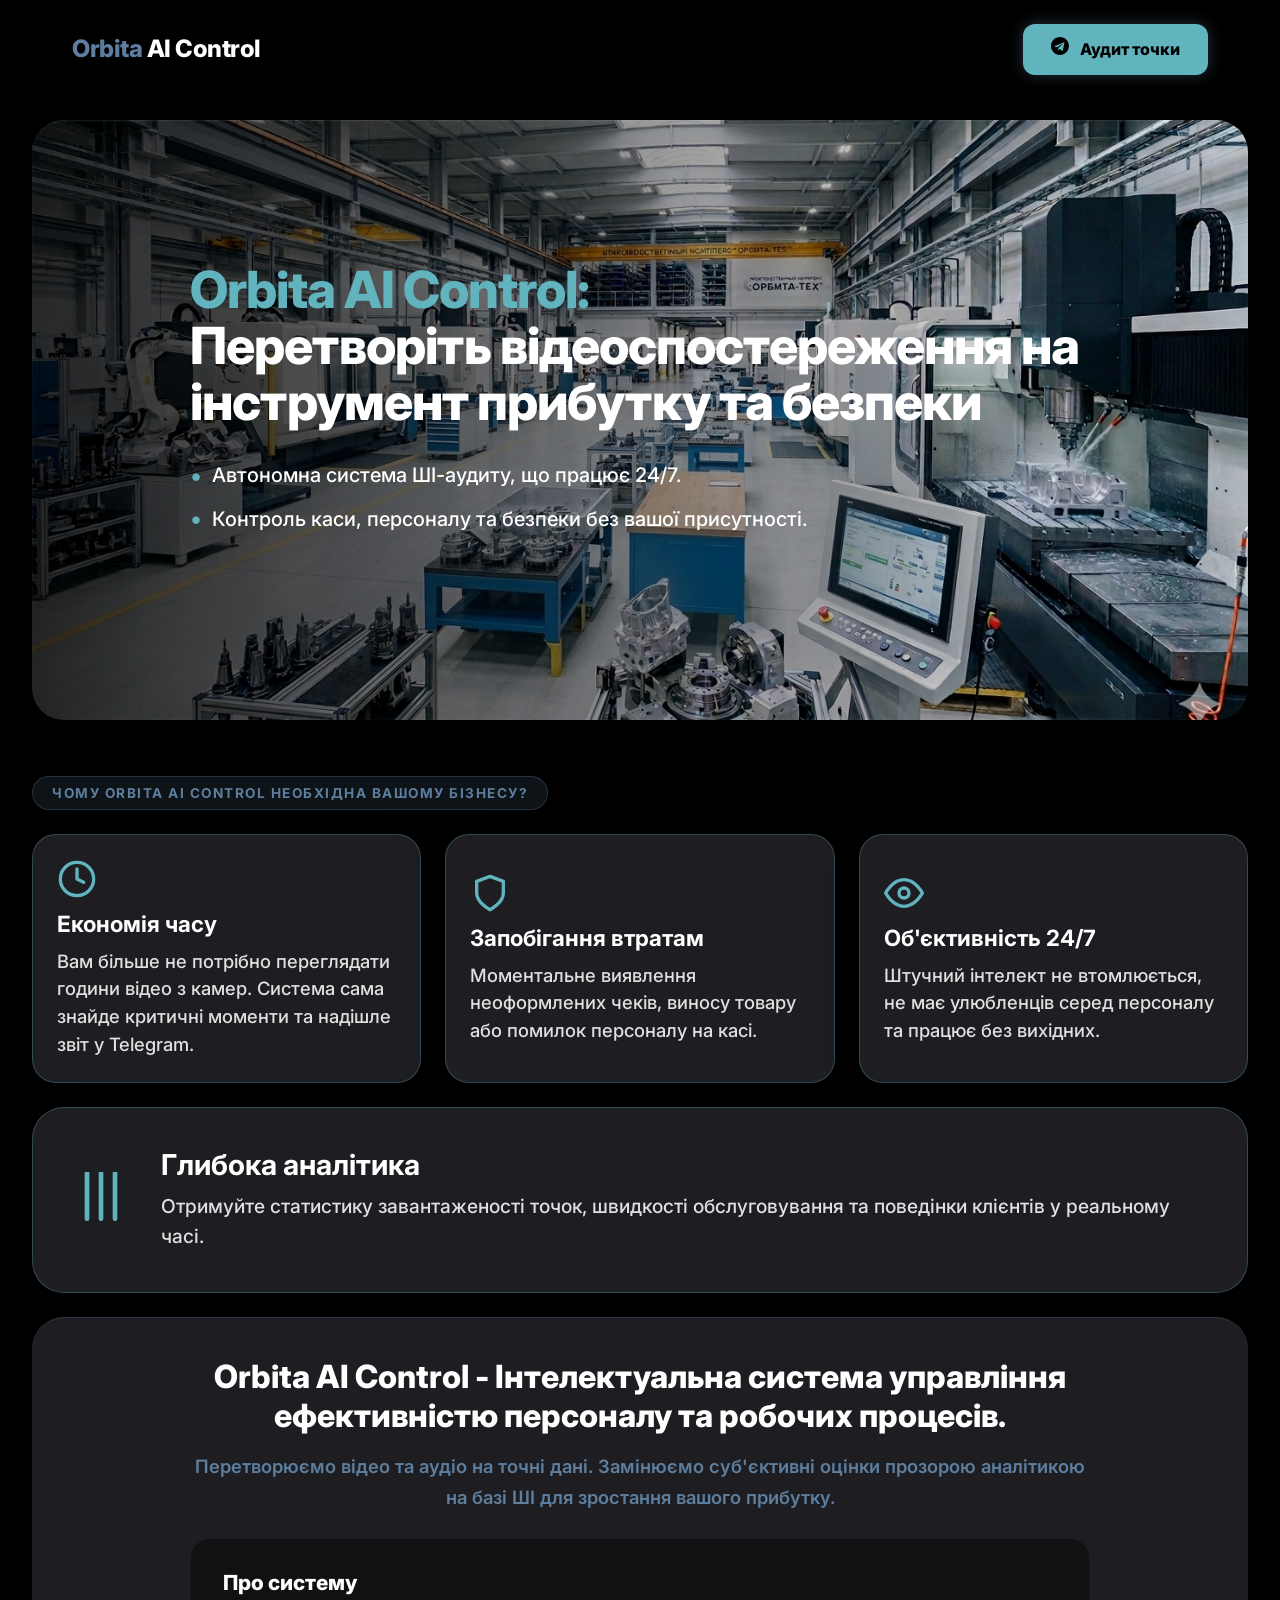
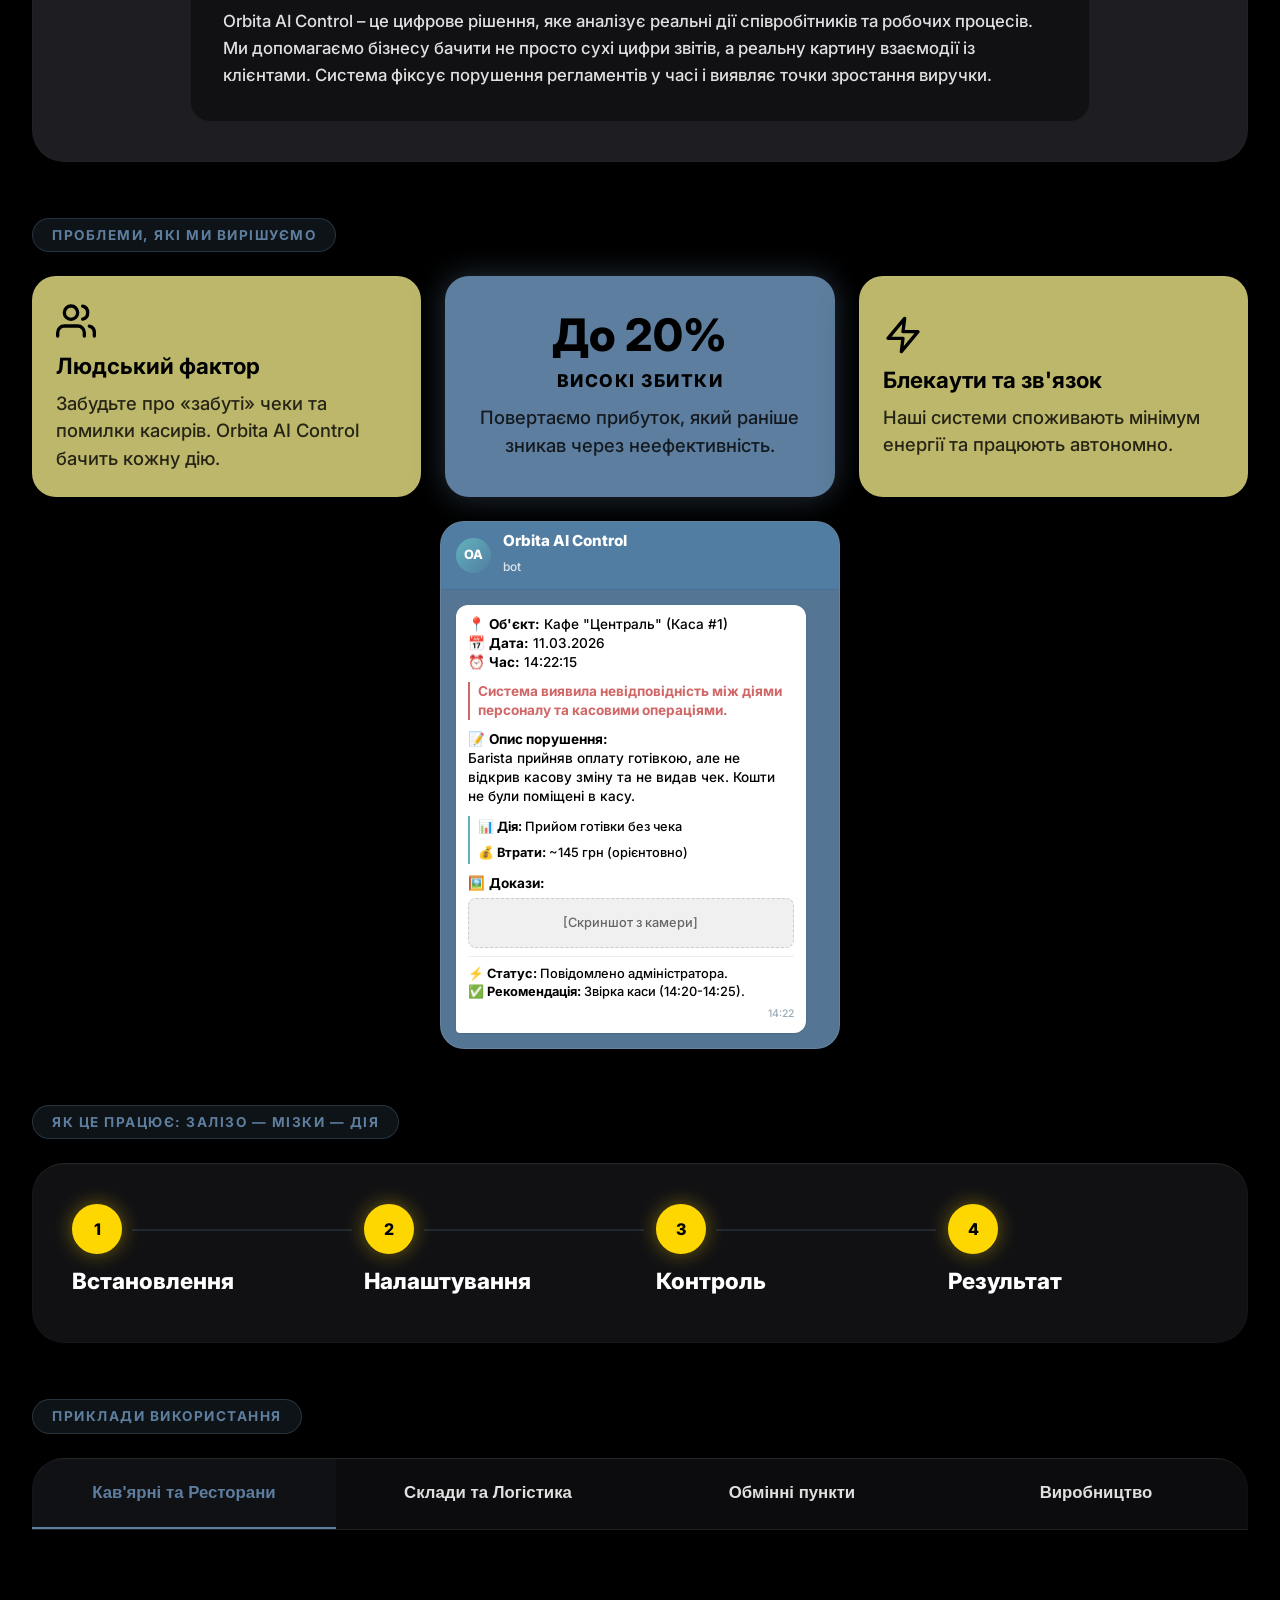
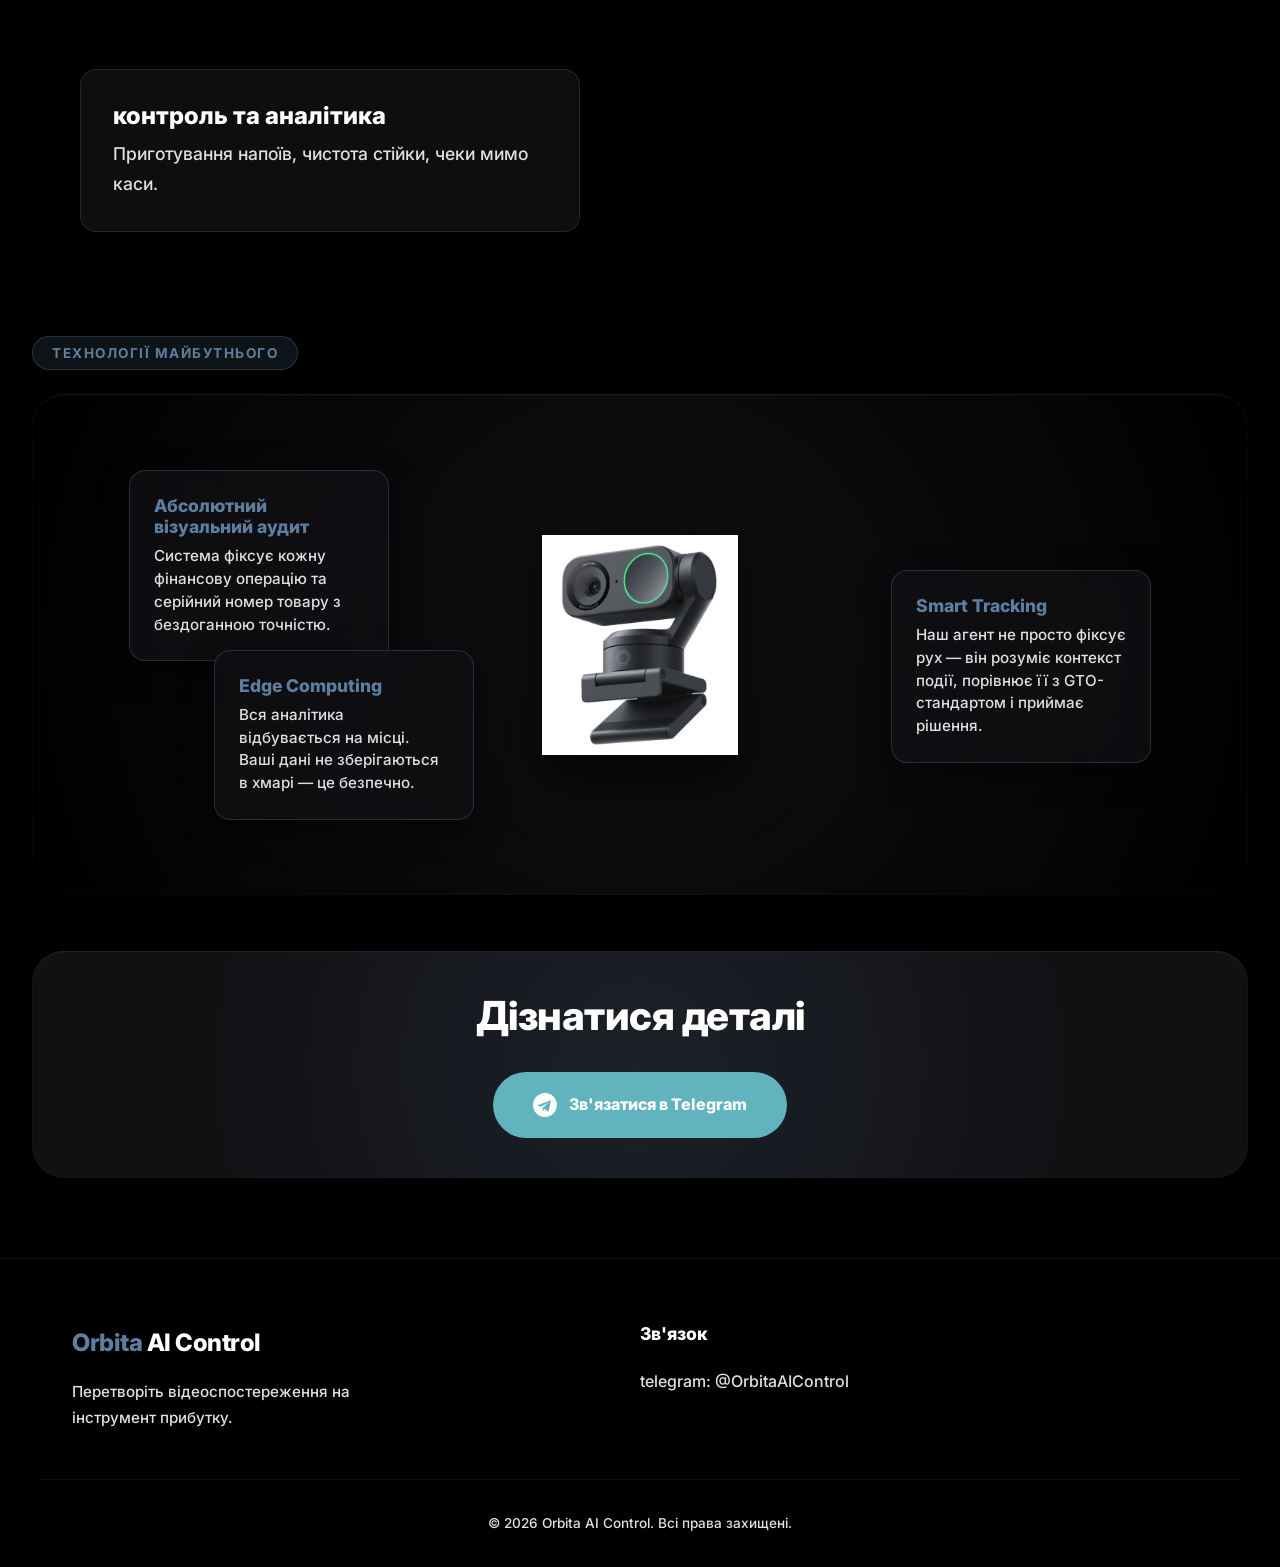
==== index.html @ f450beb6 "Add files via upload убрал эмодзи" ====
<!DOCTYPE html>
<html lang="uk">

<head>
    <meta charset="UTF-8">
    <meta name="viewport" content="width=device-width, initial-scale=1.0">
    <meta name="description"
        content="Orbita AI Control — Автономна система ІІ-аудиту, що працює 24/7. Контроль каси, персоналу та безпеки.">
    <title>Orbita AI Control | Ваш бізнес під наглядом інтелекту</title>
    <link rel="stylesheet" href="css/style.css">
    <link rel="preconnect" href="https://fonts.googleapis.com">
    <link rel="preconnect" href="https://fonts.gstatic.com" crossorigin>
    <link href="https://fonts.googleapis.com/css2?family=Inter:wght@300;400;600;800&display=swap" rel="stylesheet">
    <link rel="preload" as="image" href="images/hero-bg.png">
</head>

<body>
    <header class="header" id="header">
        <div class="container header-container">
            <a href="#" class="logo">
                <span class="logo-accent">Orbita</span> AI Control
            </a>
            <div class="header-actions">
                <a href="https://t.me/OrbitaAIControl" target="_blank" class="btn btn-primary nav-btn">
                    <svg style="width: 18px; height: 18px; fill: currentColor; margin-right: 8px;" viewBox="0 0 24 24">
                        <path
                            d="M11.944 0C5.352 0 0 5.352 0 11.944c0 6.592 5.352 11.944 11.944 11.944 6.592 0 11.944-5.352 11.944-11.944C23.888 5.352 18.536 0 11.944 0zm5.833 8.356l-1.99 9.389c-.148.667-.546.824-1.102.518l-3.037-2.231-1.463 1.407c-.161.161-.295.295-.602.295l.217-3.083 5.611-5.07c.245-.217-.051-.334-.375-.12l-6.935 4.361-2.99-.935c-.648-.204-.658-.648.139-.958l11.694-4.509c.542-.199 1.014.125.833.935z" />
                    </svg>
                    Аудит точки
                </a>
            </div>
        </div>
    </header>

    <main class="page-main" id="home">
        <div class="container container-bento">
            <div class="bento-grid">

                <!-- 1. Hero Section -->
                <div class="bento-card bento-span-3 fade-in"
                    style="min-height: 600px; padding: 4rem 2rem; overflow: hidden; justify-content: center; position: relative; display: flex; align-items: center; background-image: linear-gradient(to right, rgba(0,0,0,0.8) 0%, rgba(0,0,0,0.4) 50%, transparent 100%), url('images/hero-bg.png'); background-size: cover; background-position: center;">

                    <div class="bento-content text-left"
                        style="z-index: 2; width: 100%; max-width: 900px; margin: 0; align-items: flex-start;">
                        <h1 class="hero-title" style="margin-bottom: 1.5rem; text-align: left;"><span
                                style="color: #61b3bd;">Orbita AI Control:</span><br>Перетворіть відеоспостереження на інструмент прибутку та безпеки</h1>
                        <ul
                            style="list-style: none; padding: 0; margin-bottom: 2.5rem; font-size: 1.25rem; line-height: 1.8; text-align: left; color: #fff;">
                            <li style="display: flex; align-items: center;"><span
                                    style="color: #61b3bd; margin-right: 10px; font-size: 1.5rem;">•</span> Автономна
                                система ШІ-аудиту, що працює 24/7.</li>
                            <li style="display: flex; align-items: center;"><span
                                    style="color: #61b3bd; margin-right: 10px; font-size: 1.5rem;">•</span> Контроль
                                каси, персоналу та безпеки без вашої присутності.</li>
                        </ul>
                    </div>
                </div>

                <!-- 1.2. Benefits for Owner -->
                <div class="bento-span-3 section-header-card fade-in" id="benefits" style="margin-top: 2rem;">
                    <h2 class="section-badge badge" style="margin:0;">Чому Orbita AI Control необхідна вашому бізнесу?
                    </h2>
                </div>

                <div class="bento-card bento-span-1 card-compact glass-card fade-in">
                    <div class="bento-content">
                        <div class="card-icon icon-turquoise">
                            <svg width="40" height="40" viewBox="0 0 24 24" fill="none" stroke="currentColor" stroke-width="2" stroke-linecap="round" stroke-linejoin="round"><circle cx="12" cy="12" r="10"></circle><polyline points="12 6 12 12 16 14"></polyline></svg>
                        </div>
                        <h3 class="card-title">Економія часу</h3>
                        <p class="card-text">Вам більше не потрібно переглядати години відео з камер. Система сама
                            знайде критичні моменти та надішле звіт у Telegram.</p>
                    </div>
                </div>

                <div class="bento-card bento-span-1 card-compact glass-card fade-in delay-1">
                    <div class="bento-content">
                        <div class="card-icon icon-turquoise">
                            <svg width="40" height="40" viewBox="0 0 24 24" fill="none" stroke="currentColor" stroke-width="2" stroke-linecap="round" stroke-linejoin="round"><path d="M12 22s8-4 8-10V5l-8-3-8 3v7c0 6 8 10 8 10z"></path></svg>
                        </div>
                        <h3 class="card-title">Запобігання втратам</h3>
                        <p class="card-text">Моментальне виявлення неоформлених чеків, виносу товару або помилок
                            персоналу на касі.</p>
                    </div>
                </div>

                <div class="bento-card bento-span-1 card-compact glass-card fade-in delay-2">
                    <div class="bento-content">
                        <div class="card-icon icon-turquoise">
                            <svg width="40" height="40" viewBox="0 0 24 24" fill="none" stroke="currentColor" stroke-width="2" stroke-linecap="round" stroke-linejoin="round"><path d="M1 12s4-8 11-8 11 8 11 8-4 8-11 8-11-8-11-8z"></path><circle cx="12" cy="12" r="3"></circle></svg>
                        </div>
                        <h3 class="card-title">Об'єктивність 24/7</h3>
                        <p class="card-text">Штучний інтелект не втомлюється, не має улюбленців серед персоналу та
                            працює без вихідних.</p>
                    </div>
                </div>

                <div class="bento-card bento-span-3 glass-card fade-in delay-3" style="min-height: 180px;">
                    <div class="bento-content"
                        style="flex-direction: row; align-items: center; gap: 2rem; flex-wrap: wrap;">
                        <div class="card-icon icon-turquoise" style="margin: 0;">
                            <svg width="56" height="56" viewBox="0 0 24 24" fill="none" stroke="currentColor" stroke-width="2" stroke-linecap="round" stroke-linejoin="round"><line x1="18" y1="20" x2="18" y1="10"></line><line x1="12" y1="20" x2="12" y1="4"></line><line x1="6" y1="20" x2="6" y1="14"></line></svg>
                        </div>
                        <div style="flex: 1; min-width: 250px;">
                            <h3 class="card-title" style="font-size: 1.8rem; margin-bottom: 0.5rem;">Глибока аналітика
                            </h3>
                            <p class="card-text" style="font-size: 1.2rem; line-height: 1.6;">Отримуйте статистику
                                завантаженості точок, швидкості обслуговування та поведінки клієнтів у реальному часі.
                            </p>
                        </div>
                    </div>
                </div>

                <!-- 1.5. About System Block -->
                <div class="bento-card bento-span-3 fade-in delay-1"
                    style="background: #1e1e22; border-color: rgba(93, 126, 158, 0.2);">
                    <div class="bento-content text-center" style="max-width: 900px; margin: 0 auto; display: block;">
                        <h2 style="font-size: 2rem; margin-bottom: 1rem; color: #fff;">Orbita AI Control -
                            Інтелектуальна система управління ефективністю персоналу та робочих процесів.</h2>
                        <p
                            style="font-size: 1.15rem; color: var(--accent-color); margin-bottom: 1.5rem; font-weight: 600;">
                            Перетворюємо відео та аудіо на точні дані. Замінюємо суб'єктивні оцінки прозорою аналітикою
                            на базі ШI для зростання вашого прибутку.</p>

                        <div
                            style="background: #111114; padding: 2rem; border-radius: 20px; border: 1px solid rgba(255,255,255,0.05); text-align: left;">
                            <h3 style="color: #fff; margin-bottom: 0.8rem; font-size: 1.3rem;">Про систему</h3>
                            <p style="color: var(--text-secondary); font-size: 1.05rem; line-height: 1.6;">Orbita AI
                                Control – це цифрове рішення, яке аналізує реальні дії співробітників та робочих
                                процесів. Ми допомагаємо бізнесу бачити не просто сухі цифри звітів, а реальну картину
                                взаємодії із клієнтами. Система фіксує порушення регламентів у часі і виявляє точки
                                зростання виручки.</p>
                        </div>
                    </div>
                </div>

                <!-- 2. Pain Points -->
                <div class="bento-span-3 section-header-card fade-in" id="problems" style="margin-top: 2rem;">
                    <h2 class="section-badge badge" style="margin:0;">Проблеми, які ми вирішуємо</h2>
                </div>

                <div class="bento-card bento-span-1 card-compact fade-in"
                    style="background-color: #bdb76b; color: #000;">
                    <div class="bento-content">
                        <div class="card-icon">
                            <svg width="40" height="40" viewBox="0 0 24 24" fill="none" stroke="currentColor" stroke-width="2" stroke-linecap="round" stroke-linejoin="round"><path d="M17 21v-2a4 4 0 0 0-4-4H5a4 4 0 0 0-4 4v2"></path><circle cx="9" cy="7" r="4"></circle><path d="M23 21v-2a4 4 0 0 0-3-3.87"></path><path d="M16 3.13a4 4 0 0 1 0 7.75"></path></svg>
                        </div>
                        <h3 class="card-title">Людський фактор</h3>
                        <p class="card-text" style="color: rgba(0,0,0,0.8);">Забудьте про «забуті» чеки та помилки
                            касирів. Orbita AI Control бачить
                            кожну дію.</p>
                    </div>
                </div>

                <div class="bento-card bento-stat-accent bento-span-1 card-compact fade-in delay-1">
                    <div class="bento-content text-center" style="justify-content: center;">
                        <div class="stat-value">До 20%</div>
                        <div class="stat-label">Високі збитки</div>
                        <p class="card-text" style="color: rgba(0,0,0,0.8); margin-top: 0.5rem; font-weight: 500;">
                            Повертаємо прибуток, який раніше зникав через неефективність.</p>
                    </div>
                </div>

                <div class="bento-card bento-span-1 card-compact fade-in delay-2"
                    style="background-color: #bdb76b; color: #000;">
                    <div class="bento-content">
                        <div class="card-icon">
                            <svg width="40" height="40" viewBox="0 0 24 24" fill="none" stroke="currentColor" stroke-width="2" stroke-linecap="round" stroke-linejoin="round"><polygon points="13 2 3 14 12 14 11 22 21 10 12 10 13 2"></polygon></svg>
                        </div>
                        <h3 class="card-title">Блекаути та зв'язок</h3>
                        <p class="card-text" style="color: rgba(0,0,0,0.8);">Наші системи споживають мінімум енергії та
                            працюють автономно.</p>
                    </div>
                </div>



                <div class="bento-card bento-span-3 fade-in delay-1" style="background: transparent; border: none; box-shadow: none; padding: 0;">
                    <div class="telegram-mockup">
                        <div class="tg-header">
                            <div class="tg-avatar">OA</div>
                            <div class="tg-info">
                                <h4>Orbita AI Control</h4>
                                <span>bot</span>
                            </div>
                        </div>
                        <div class="tg-body">
                            <div class="tg-message" style="max-width: 95%;">
                                <p style="margin-bottom: 8px;">📍 <b>Об'єкт:</b> Кафе "Централь" (Каса #1)<br>
                                   📅 <b>Дата:</b> 11.03.2026<br>
                                   ⏰ <b>Час:</b> 14:22:15</p>
                                
                                <p style="color: #d16666; font-weight: 700; border-left: 2px solid #d16666; padding-left: 8px; margin: 10px 0;">
                                    Система виявила невідповідність між діями персоналу та касовими операціями.
                                </p>

                                <p>📝 <b>Опис порушення:</b><br>
                                Баrista прийняв оплату готівкою, але не відкрив касову зміну та не видав чек. Кошти не були поміщені в касу.</p>

                                <div class="tg-stat-grid" style="border-color: #61b3bd; margin: 10px 0;">
                                    <div class="tg-stat-item">📊 <b>Дія:</b> Прийом готівки без чека</div>
                                    <div class="tg-stat-item">💰 <b>Втрати:</b> ~145 грн (орієнтовно)</div>
                                </div>

                                <p>🖼️ <b>Докази:</b><br>
                                <span style="display: block; background: #f0f0f0; border: 1px dashed #ccc; padding: 15px; text-align: center; border-radius: 8px; margin: 5px 0; font-size: 0.8rem; color: #666;">
                                    [Скриншот з камери]
                                </span></p>

                                <p style="font-size: 0.8rem; border-top: 1px solid #eee; padding-top: 8px; margin-top: 8px;">
                                    ⚡ <b>Статус:</b> Повідомлено адміністратора.<br>
                                    ✅ <b>Рекомендація:</b> Звірка каси (14:20-14:25).
                                </p>
                                <span class="tg-message-time">14:22</span>
                            </div>
                        </div>
                    </div>
                </div>

                <!-- 3. How it Works -->
                <div class="bento-span-3 section-header-card fade-in" id="how-it-works" style="margin-top: 2rem;">
                    <h2 class="section-badge badge" style="margin:0;">Як це працює: Залізо — Мізки — Дія</h2>
                </div>

                <div class="bento-card bento-span-3 fade-in">
                    <div class="process-steps">
                        <div class="step">
                            <div class="step-num">1</div>
                            <h4>Встановлення</h4>
                        </div>
                        <div class="step">
                            <div class="step-num">2</div>
                            <h4>Налаштування</h4>
                        </div>
                        <div class="step">
                            <div class="step-num">3</div>
                            <h4>Контроль</h4>
                        </div>
                        <div class="step">
                            <div class="step-num">4</div>
                            <h4>Результат</h4>
                        </div>
                    </div>
                </div>

                <!-- 4. Niche Solutions -->
                <div class="bento-span-3 section-header-card fade-in" id="niche" style="margin-top: 2rem;">
                    <h2 class="section-badge badge" style="margin:0;">приклади використання</h2>
                </div>

                <div class="bento-card bento-span-3 tabs-container fade-in" style="padding: 0;">
                    <div class="tabs-header">
                        <button class="tab-btn active" data-tab="tab-1">Кав'ярні та Ресторани</button>
                        <button class="tab-btn" data-tab="tab-2">Склади та Логістика</button>
                        <button class="tab-btn" data-tab="tab-3">Обмінні пункти</button>
                        <button class="tab-btn" data-tab="tab-4">Виробництво</button>
                    </div>
                    <div class="tabs-content">
                        <div class="tab-pane active" id="tab-1">
                            <div class="tab-bg tab-bg-1" data-bg="tab-bg-1"></div>
                            <div class="tab-text">
                                <h3>контроль та аналітика</h3>
                                <p>Приготування напоїв, чистота стійки, чеки мимо каси.</p>
                            </div>
                        </div>
                        <div class="tab-pane" id="tab-2">
                            <div class="tab-bg tab-bg-2" data-bg="tab-bg-2"></div>
                            <div class="tab-text">
                                <h3>контроль та аналітика</h3>
                                <p>Якість пакування, наявність ТТН, техніка безпеки.</p>
                            </div>
                        </div>
                        <div class="tab-pane" id="tab-3">
                            <div class="tab-bg tab-bg-3" data-bg="tab-bg-3"></div>
                            <div class="tab-text">
                                <h3>контроль та аналітика</h3>
                                <p>Перерахунок готівки, безпека зони, відповідність курсу.</p>
                            </div>
                        </div>
                        <div class="tab-pane" id="tab-4">
                            <div class="tab-bg tab-bg-4" data-bg="tab-bg-4"></div>
                            <div class="tab-text">
                                <h3>контроль та аналітика</h3>
                                <p>Дотримання регламентів, фіксування браку на лінії.</p>
                            </div>
                        </div>
                    </div>
                </div>

                <!-- 5. Future Tech -->
                <div class="bento-span-3 section-header-card fade-in" style="margin-top: 2rem;">
                    <h2 class="section-badge badge" style="margin:0;">Технології майбутнього</h2>
                </div>

                <div class="bento-card bento-span-3 tech-container fade-in" style="padding: 0;">
                    <div class="tech-image-wrapper">
                        <div class="tech-callout callout-1">
                            <h4>Абсолютний візуальний аудит</h4>
                            <p>Система фіксує кожну фінансову операцію та серійний номер товару з бездоганною точністю.
                            </p>
                        </div>
                        <div class="tech-callout callout-2">
                            <h4>Edge Computing</h4>
                            <p>Вся аналітика відбувається на місці. Ваші дані не зберігаються в хмарі — це безпечно.</p>
                        </div>
                        <div class="tech-callout callout-3">
                            <h4>Smart Tracking</h4>
                            <p>Наш агент не просто фіксує рух — він розуміє контекст події, порівнює її з GTO-стандартом
                                і приймає рішення.</p>
                        </div>
                        <div class="tech-center-img"
                            style="padding: 0; background: transparent; border: none; box-shadow: none;">
                            <img src="images/insta360.png" alt="Insta360 Link 2 та Gmktec G2" loading="lazy"
                                style="width: 100%; height: 100%; object-fit: contain; filter: drop-shadow(0 20px 30px rgba(0,0,0,0.8));">
                        </div>
                    </div>
                </div>

                <!-- CTA -->
                <div class="bento-card bento-cta bento-span-3 bento-glow fade-in" id="contact"
                    style="margin-top: 2rem;">
                    <div class="bento-content text-center">
                        <h2 style="font-size: 2.5rem; margin-bottom: 2rem;">Дізнатися деталі</h2>
                        <div style="display: flex; justify-content: center;">
                            <a href="https://t.me/OrbitaAIControl" target="_blank" class="btn-telegram">
                                <svg viewBox="0 0 24 24">
                                    <path
                                        d="M11.944 0C5.352 0 0 5.352 0 11.944c0 6.592 5.352 11.944 11.944 11.944 6.592 0 11.944-5.352 11.944-11.944C23.888 5.352 18.536 0 11.944 0zm5.833 8.356l-1.99 9.389c-.148.667-.546.824-1.102.518l-3.037-2.231-1.463 1.407c-.161.161-.295.295-.602.295l.217-3.083 5.611-5.07c.245-.217-.051-.334-.375-.12l-6.935 4.361-2.99-.935c-.648-.204-.658-.648.139-.958l11.694-4.509c.542-.199 1.014.125.833.935z" />
                                </svg>
                                Зв'язатися в Telegram
                            </a>
                        </div>
                    </div>
                </div>

            </div>
        </div>
    </main>

    <footer class="footer">
        <div class="container footer-container">
            <div class="footer-brand">
                <a href="#" class="logo">
                    <span class="logo-accent">Orbita</span> AI Control
                </a>
                <p style="color: var(--text-secondary); margin-top: 1rem; font-size: 0.95rem;">
                    Перетворіть відеоспостереження на інструмент прибутку.
                </p>
            </div>

            <div class="footer-contact">
                <h4>Зв'язок</h4>
                <p><a href="https://t.me/OrbitaAIControl"
                        style="color: var(--text-secondary); text-decoration: none;">telegram: @OrbitaAIControl</a></p>
            </div>
        </div>
        <div class="footer-bottom container">
            <p>© 2026 Orbita AI Control. Всі права захищені.</p>
        </div>
    </footer>
    <script src="js/main.js"></script>
</body>

</html>
---- css/style.css ----
:root {
    --bg-color: #000000;
    --surface-color: #111114;
    --surface-light: #1c1c22;
    --accent-color: #5d7e9e;
    --accent-glow: rgba(93, 126, 158, 0.4);
    --text-primary: #ffffff;
    --text-secondary: #e0e0e0;
    --font-main: 'Inter', sans-serif;
    --transition: 0.3s cubic-bezier(0.25, 0.8, 0.25, 1);
}

* {
    margin: 0;
    padding: 0;
    box-sizing: border-box;
}

img, video, canvas, svg {
    max-width: 100%;
    height: auto;
}

html {
    scroll-behavior: smooth;
    overflow-x: hidden;
    width: 100%;
}

body {
    font-family: var(--font-main);
    background-color: var(--bg-color);
    color: var(--text-primary);
    line-height: 1.7;
    font-weight: 500;
    overflow-x: hidden;
}

/* Typography */
h1,
h2,
h3,
h4 {
    line-height: 1.2;
    font-weight: 800;
}

.highlight {
    color: var(--accent-color);
    text-shadow: 0 0 10px var(--accent-glow);
}

/* Utility */
.container {
    max-width: 1200px;
    margin: 0 auto;
    padding: 0 2rem;
}

/* Header */
.header {
    position: fixed;
    top: 0;
    left: 0;
    width: 100%;
    z-index: 1000;
    padding: 1.5rem 0;
    transition: var(--transition);
    background: transparent;
}

.header.scrolled {
    background: rgba(0, 0, 0, 0.9);
    backdrop-filter: blur(10px);
    -webkit-backdrop-filter: blur(10px);
    padding: 1rem 0;
    border-bottom: 1px solid rgba(255, 255, 255, 0.05);
}

.header-container {
    display: flex;
    justify-content: space-between;
    align-items: center;
}

.header-actions {
    display: flex;
    align-items: center;
    gap: 1.5rem;
}

.logo {
    font-size: 1.5rem;
    font-weight: 800;
    color: var(--text-primary);
    text-decoration: none;
    letter-spacing: -0.5px;
}

.logo-accent {
    color: var(--accent-color);
}

.nav-list {
    display: flex;
    list-style: none;
    gap: 2rem;
    align-items: center;
}

.nav-link {
    color: var(--text-secondary);
    text-decoration: none;
    font-weight: 600;
    font-size: 0.95rem;
    transition: var(--transition);
    position: relative;
}

.nav-link:hover {
    color: var(--text-primary);
}

.nav-link::after {
    content: '';
    position: absolute;
    bottom: -4px;
    left: 0;
    width: 0;
    height: 2px;
    background: var(--accent-color);
    transition: var(--transition);
}

.nav-link:hover::after {
    width: 100%;
}

/* Buttons */
.btn {
    display: inline-block;
    padding: 0.75rem 1.75rem;
    border-radius: 12px;
    font-family: inherit;
    font-weight: 600;
    font-size: 1rem;
    text-decoration: none;
    text-align: center;
    cursor: pointer;
    transition: var(--transition);
    border: none;
}

.btn-primary {
    background-color: var(--accent-color);
    color: #000000;
    box-shadow: 0 0 15px var(--accent-glow);
}

.btn-primary:hover {
    box-shadow: 0 0 25px var(--accent-color);
    transform: translateY(-2px);
}

.btn-outline {
    background-color: transparent;
    color: var(--accent-color);
    border: 1px solid var(--accent-color);
}

.btn-outline:hover {
    background-color: rgba(93, 126, 158, 0.1);
    transform: translateY(-2px);
}

.btn-telegram {
    background-color: #61b3bd;
    color: #fff;
    display: inline-flex;
    align-items: center;
    gap: 0.8rem;
    font-weight: 800;
    padding: 1.2rem 2.5rem;
    border-radius: 50px;
    text-decoration: none;
    transition: var(--transition);
}

.btn-telegram:hover {
    background-color: #529ba4;
    box-shadow: 0 0 30px rgba(97, 179, 189, 0.4);
    transform: translateY(-3px);
}

.btn-telegram svg {
    width: 24px;
    height: 24px;
    fill: currentColor;
}

/* Mobile Menu */
.mobile-menu-btn {
    display: none;
    background: none;
    border: none;
    cursor: pointer;
    flex-direction: column;
    gap: 5px;
}

.mobile-menu-btn span {
    display: block;
    width: 25px;
    height: 2px;
    background: var(--text-primary);
    transition: var(--transition);
}

/* Layout Overrides */
.page-main {
    padding-top: 120px;
    padding-bottom: 80px;
    min-height: 100vh;
}

.container-bento {
    max-width: 1400px;
}

/* Bento Grid System */
.bento-grid {
    display: grid;
    grid-template-columns: repeat(3, 1fr);
    grid-auto-rows: minmax(min-content, auto);
    gap: 24px;
}

.bento-card {
    background-color: var(--surface-color);
    border-radius: 32px;
    padding: 40px;
    position: relative;
    overflow: hidden;
    border-top: 1px solid rgba(255, 255, 255, 0.08);
    box-shadow: inset 0 0 0 1px rgba(255, 255, 255, 0.02), 0 20px 40px rgba(0, 0, 0, 0.4);
    transition: transform 0.4s cubic-bezier(0.25, 0.8, 0.25, 1);
    display: flex;
    flex-direction: column;
}

.bento-card:hover {
    transform: translateY(-8px);
    border-top-color: rgba(255, 255, 255, 0.25);
    box-shadow: 0 30px 60px rgba(0, 0, 0, 0.6), 0 0 20px rgba(93, 126, 158, 0.1);
}

.bento-span-1 {
    grid-column: span 1;
}

.bento-span-2 {
    grid-column: span 2;
}

.bento-span-3 {
    grid-column: span 3;
}

.bento-row-span-2 {
    grid-row: span 2;
}

/* Bento Content Alignment */
.bento-content {
    position: relative;
    z-index: 2;
    height: 100%;
    display: flex;
    flex-direction: column;
    justify-content: center;
}

.text-center {
    align-items: center;
    text-align: center;
}

/* Bento Specific Card Styles */
.bento-hero {
    justify-content: center;
}

.badge {
    display: inline-block;
    padding: 0.5rem 1.2rem;
    background: rgba(93, 126, 158, 0.15);
    color: var(--accent-color);
    border: 1px solid rgba(93, 126, 158, 0.3);
    border-radius: 20px;
    font-size: 0.85rem;
    font-weight: 700;
    margin-bottom: 1.5rem;
    text-transform: uppercase;
    letter-spacing: 1.5px;
    align-self: flex-start;
}

.hero-title,
.section-title {
    font-size: clamp(2rem, 4vw, 3.5rem);
    margin-bottom: 1.5rem;
    letter-spacing: -1px;
    line-height: 1.1;
}

.hero-description {
    font-size: 1.15rem;
    color: var(--text-secondary);
    margin-bottom: 2.5rem;
    max-width: 600px;
    line-height: 1.6;
}

.hero-actions {
    display: flex;
    gap: 1rem;
    flex-wrap: wrap;
}

/* Bento Image Card */
.bento-image {
    padding: 0;
    justify-content: center;
    align-items: center;
    background: linear-gradient(145deg, var(--surface-light), var(--surface-color));
}

.hero-image {
    width: 100%;
    height: 100%;
    object-fit: cover;
    opacity: 0.9;
    transition: var(--transition);
}

.bento-image:hover .hero-image {
    transform: scale(1.03);
}

.glow-effect {
    position: absolute;
    inset: 0;
    box-shadow: inset 0 0 50px rgba(93, 126, 158, 0.15);
    pointer-events: none;
    z-index: 1;
}

/* Bento Features & Stats */
.card-title {
    font-size: 1.5rem;
    margin-bottom: 1rem;
    font-weight: 700;
}

.card-text {
    color: var(--text-secondary);
    font-size: 1.05rem;
    font-weight: 500;
}

.card-icon {
    font-size: 3rem;
    margin-bottom: 1.5rem;
    display: flex;
    align-items: center;
    justify-content: flex-start;
}

.text-center .card-icon {
    justify-content: center;
}

.feature-list {
    list-style: none;
    margin-top: 1.5rem;
}

.feature-list li {
    display: flex;
    align-items: center;
    gap: 1rem;
    margin-bottom: 1rem;
    font-weight: 600;
    font-size: 1.1rem;
}

.feature-list .icon {
    width: 24px;
    height: 24px;
    fill: var(--accent-color);
}

.stat-value {
    font-size: clamp(3rem, 5vw, 4.5rem);
    font-weight: 800;
    margin-bottom: 0.5rem;
    line-height: 1;
}

.stat-label {
    color: #000;
    font-size: 1.1rem;
    text-transform: uppercase;
    letter-spacing: 1.5px;
    font-weight: 800;
}

.bento-stat-accent {
    background-color: var(--accent-color);
    color: #000;
    box-shadow: 0 0 30px var(--accent-glow);
    border-top: none;
}

.bento-stat-accent .stat-value,
.bento-stat-accent .stat-label {
    color: #000;
    font-weight: 800;
    text-shadow: none;
}

/* Compact Card Variant */
.bento-card.card-compact {
    padding: 24px;
    border-radius: 24px;
}

.bento-card.card-compact .card-icon {
    font-size: 2.2rem;
    margin-bottom: 0.75rem;
}

.bento-card.card-compact .card-title {
    font-size: 1.4rem;
    margin-bottom: 0.6rem;
}

.bento-card.card-compact .stat-value {
    font-size: 2.8rem !important;
}

.bento-card.card-compact .card-text {
    font-size: 1.15rem;
    line-height: 1.5;
}

/* Arrow Card Variant */
.card-arrow {
    position: relative;
    clip-path: polygon(0% 0%, calc(100% - 30px) 0%, 100% 50%, calc(100% - 30px) 100%, 0% 100%);
    padding-right: 60px !important;
}

/* Glassmorphism Card Variant */
.glass-card {
    background: #1e1e22 !important;
    backdrop-filter: blur(12px);
    -webkit-backdrop-filter: blur(12px);
    border: 1px solid rgba(97, 179, 189, 0.3) !important;
    box-shadow: 0 8px 32px 0 rgba(0, 0, 0, 0.3) !important;
    transition: transform 0.4s ease, border-color 0.4s ease, background 0.4s ease !important;
}

.glass-card:hover {
    background: #252529 !important;
    border-color: rgba(97, 179, 189, 0.5) !important;
    transform: translateY(-8px);
}

/* Electronic Receipt Style */
.receipt-card {
    background-color: #fff !important;
    color: #000 !important;
    font-family: 'Courier New', Courier, monospace;
    padding: 2rem 1.5rem !important;
    position: relative;
    border: none !important;
    box-shadow: 0 10px 30px rgba(0, 0, 0, 0.4) !important;
    overflow: visible !important;
    max-width: 480px;
    margin-left: auto !important;
    margin-right: auto !important;
}

.receipt-card::before,
.receipt-card::after {
    content: "";
    position: absolute;
    left: 0;
    width: 100%;
    height: 15px;
    background-size: 20px 20px;
    z-index: 2;
}

.receipt-card::before {
    top: -10px;
    background-image: radial-gradient(circle at 10px 15px, transparent 12px, #f8f9fa 13px);
}

.receipt-card::after {
    bottom: -10px;
    background-image: radial-gradient(circle at 10px 5px, transparent 12px, #f8f9fa 13px);
}

.receipt-header {
    text-align: center;
    border-bottom: 2px dashed #ccc;
    padding-bottom: 1.5rem;
    margin-bottom: 1.5rem;
}

.receipt-header h3 {
    color: #000 !important;
    font-size: 1.5rem !important;
    text-transform: uppercase;
    font-weight: 800;
    line-height: 1.2;
}

.receipt-section {
    margin-bottom: 2rem;
}

.receipt-section-title {
    font-weight: 800;
    margin-bottom: 0.75rem;
    display: flex;
    align-items: center;
    gap: 0.5rem;
    font-size: 1.4rem;
    color: #000 !important;
}

.receipt-item {
    display: flex;
    justify-content: space-between;
    margin-bottom: 0.8rem;
    font-size: 1.4rem;
    line-height: 1.2;
    color: #000 !important;
    font-weight: 800;
}

.receipt-divider {
    border-top: 2px dashed #bbb;
    margin: 1.5rem 0;
}

.receipt-card .card-text {
    color: #000 !important;
    font-size: 1.25rem !important;
    font-weight: 700;
    line-height: 1.3;
}

.icon-turquoise {
    color: #61b3bd !important;
}

.btn-primary {
    background-color: #61b3bd;
    border: none;
    font-weight: 800;
}

.btn-primary:hover {
    background-color: #529ba4;
    box-shadow: 0 0 25px rgba(97, 179, 189, 0.5);
}

@media (max-width: 768px) {
    .card-arrow {
        clip-path: none;
        padding-right: 40px !important;
    }
}

/* CTA Card */
.bento-glow {
    position: relative;
}

.bento-glow::before {
    content: '';
    position: absolute;
    top: 0;
    left: 0;
    width: 100%;
    height: 100%;
    background: radial-gradient(circle at center, rgba(93, 126, 158, 0.15) 0%, transparent 70%);
    pointer-events: none;
}

.bento-cta {
    align-items: center;
    text-align: center;
}

.bento-cta h2 {
    font-size: 2.2rem;
    margin-bottom: 2rem;
    letter-spacing: -0.5px;
}

.cta-form {
    display: flex;
    gap: 1rem;
    justify-content: center;
    width: 100%;
    max-width: 500px;
    margin: 0 auto;
}

.form-input {
    padding: 1rem 1.5rem;
    border-radius: 12px;
    border: 1px solid rgba(255, 255, 255, 0.1);
    background: rgba(0, 0, 0, 0.7);
    color: var(--text-primary);
    font-family: inherit;
    font-size: 1rem;
    flex: 1;
    transition: var(--transition);
}

.form-input:focus {
    outline: none;
    border-color: var(--accent-color);
    box-shadow: 0 0 15px rgba(93, 126, 158, 0.2);
}

.bento-cta .btn {
    border-radius: 12px;
}

/* Animations (Scroll) */
.fade-in {
    opacity: 0;
    transform: translateY(30px);
    transition: opacity 0.8s ease-out, transform 0.8s ease-out;
}

.fade-in.visible {
    opacity: 1;
    transform: translateY(0);
}

.delay-1 {
    transition-delay: 0.15s;
}

.delay-2 {
    transition-delay: 0.3s;
}

/* Footer */
.footer {
    background: #000000;
    padding: 4rem 0 2rem;
    border-top: 1px solid rgba(255, 255, 255, 0.05);
}

.footer-container {
    display: grid;
    grid-template-columns: 2fr 1fr 1fr;
    gap: 3rem;
    margin-bottom: 3rem;
}

.footer-brand p {
    color: var(--text-secondary);
    margin-top: 1rem;
    font-size: 0.9rem;
    max-width: 300px;
}

.footer h4 {
    margin-bottom: 1.5rem;
    font-size: 1.1rem;
}

.footer ul {
    list-style: none;
}

.footer ul li {
    margin-bottom: 0.75rem;
}

.footer ul a {
    color: var(--text-secondary);
    text-decoration: none;
    transition: var(--transition);
}

.footer ul a:hover {
    color: var(--accent-color);
}

.footer-contact p {
    color: var(--text-secondary);
    margin-bottom: 0.75rem;
}

.footer-bottom {
    text-align: center;
    padding-top: 2rem;
    border-top: 1px solid rgba(255, 255, 255, 0.05);
    color: var(--text-secondary);
    font-size: 0.85rem;
}

/* --- NEW COMPONENTS CSS --- */

/* Orbits Hero */
.orbits-container {
    position: absolute;
    top: 50%;
    left: 50%;
    transform: translate(-50%, -50%);
    width: 100vw;
    max-width: 800px;
    height: 800px;
    pointer-events: none;
    z-index: 1;
    opacity: 0.6;
    overflow: hidden;
}

.orbit {
    position: absolute;
    top: 50%;
    left: 50%;
    transform: translate(-50%, -50%);
    border: 1px solid rgba(93, 126, 158, 0.15);
    border-radius: 50%;
    animation: rotate linear infinite;
}

.orbit-1 {
    width: 300px;
    height: 300px;
    animation-duration: 20s;
}

.orbit-2 {
    width: 500px;
    height: 500px;
    border-style: dashed;
    animation-duration: 35s;
    animation-direction: reverse;
    border-color: rgba(93, 126, 158, 0.3);
}

.orbit-3 {
    width: 700px;
    height: 700px;
    animation-duration: 50s;
}

.cpu-center {
    position: absolute;
    top: 50%;
    left: 50%;
    transform: translate(-50%, -50%);
    width: 60px;
    height: 60px;
    background: var(--surface-color);
    border: 2px solid var(--accent-color);
    border-radius: 12px;
    display: flex;
    align-items: center;
    justify-content: center;
    font-weight: 800;
    font-size: 1.2rem;
    color: var(--accent-color);
    box-shadow: 0 0 30px var(--accent-glow);
}

@keyframes rotate {
    0% {
        transform: translate(-50%, -50%) rotate(0deg);
    }

    100% {
        transform: translate(-50%, -50%) rotate(360deg);
    }
}

/* Process Steps */
.process-steps {
    display: grid;
    grid-template-columns: repeat(4, 1fr);
    gap: 2rem;
}

.step {
    position: relative;
    padding-top: 4rem;
}

.step::before {
    content: '';
    position: absolute;
    top: 25px;
    left: 60px;
    width: calc(100% - 40px);
    height: 2px;
    background: rgba(93, 126, 158, 0.2);
}

.step:last-child::before {
    display: none;
}

.step-num {
    width: 50px;
    height: 50px;
    background: #FFD700;
    color: #000;
    border: 2px solid #FFD700;
    border-radius: 50%;
    display: flex;
    align-items: center;
    justify-content: center;
    font-weight: 800;
    position: absolute;
    top: 0;
    left: 0;
    z-index: 2;
    box-shadow: 0 0 20px rgba(255, 215, 0, 0.4);
}

.step h4 {
    margin-bottom: 0.5rem;
    font-size: 1.4rem;
    color: #fff;
}

.step p {
    color: var(--text-secondary);
    font-size: 0.95rem;
}

@media (max-width: 900px) {
    .process-steps {
        grid-template-columns: 1fr 1fr;
        gap: 3rem 2rem;
    }

    .step:nth-child(2)::before {
        display: none;
    }
}

@media (max-width: 600px) {
    .process-steps {
        grid-template-columns: 1fr;
    }

    .step::before {
        display: none;
    }
}

/* Tabs */
.tabs-container {
    display: flex;
    flex-direction: column;
}

.tabs-header {
    display: flex;
    border-bottom: 1px solid rgba(255, 255, 255, 0.08);
    background: rgba(0, 0, 0, 0.3);
    overflow-x: auto;
    scrollbar-width: none;
    /* Firefox */
    -ms-overflow-style: none;
    /* IE 10+ */
    -webkit-overflow-scrolling: touch;
}

.tabs-header::-webkit-scrollbar {
    display: none;
    /* Safari/Chrome */
}

.tab-btn {
    flex: 1;
    flex-shrink: 0;
    min-width: 150px;
    padding: 1.5rem 1rem;
    background: none;
    border: none;
    border-bottom: 2px solid transparent;
    color: var(--text-secondary);
    font-size: 1.05rem;
    font-weight: 600;
    cursor: pointer;
    transition: var(--transition);
    white-space: nowrap;
}

.tab-btn.active,
.tab-btn:hover {
    color: var(--accent-color);
    border-bottom-color: var(--accent-color);
    background: rgba(93, 126, 158, 0.05);
}

.tabs-content {
    position: relative;
    min-height: 350px;
    display: flex;
    background: #000;
    border-radius: 0 0 32px 32px;
}

.tab-pane {
    position: absolute;
    top: 0;
    left: 0;
    width: 100%;
    height: 100%;
    opacity: 0;
    pointer-events: none;
    transition: opacity 0.5s ease;
    display: flex;
    align-items: flex-end;
    padding: 3rem;
    overflow: hidden;
    border-radius: 0 0 32px 32px;
}

.tab-pane.active {
    opacity: 1;
    pointer-events: all;
    position: relative;
    min-height: 350px;
}

.tab-bg {
    position: absolute;
    top: 0;
    left: 0;
    width: 100%;
    height: 100%;
    background-size: cover;
    background-position: center;
    z-index: 1;
    opacity: 0;
    /* Start hidden for lazy load */
    filter: brightness(1.1) contrast(1.1);
    transition: transform 10s ease, opacity 0.8s ease;
}

.tab-bg.loaded {
    opacity: 0.8;
}

.tab-pane.active .tab-bg {
    transform: scale(1.05);
}

.tab-bg-1 {
    background-image: linear-gradient(to top, rgba(0, 0, 0, 0.6) 0%, transparent 60%), url('https://images.unsplash.com/photo-1554118811-1e0d58224f24?q=80&w=1447&auto=format&fit=crop');
}

.tab-bg-2 {
    background-image: linear-gradient(to top, rgba(0, 0, 0, 0.6) 0%, transparent 60%), url('../images/warehouse.png');
}

.tab-bg-3 {
    background-image: linear-gradient(to top, rgba(0, 0, 0, 0.6) 0%, transparent 60%), url('https://images.unsplash.com/photo-1526304640581-d334cdbbf45e?q=80&w=1470&auto=format&fit=crop');
}

.tab-bg-4 {
    background-image: linear-gradient(to top, rgba(0, 0, 0, 0.6) 0%, transparent 60%), url('../images/production.png');
}

.tab-text {
    position: relative;
    z-index: 2;
    background: rgba(17, 17, 20, 0.85);
    backdrop-filter: blur(10px);
    padding: 2rem;
    border-radius: 16px;
    border: 1px solid rgba(255, 255, 255, 0.1);
    max-width: 500px;
    box-shadow: 0 10px 30px rgba(0, 0, 0, 0.5);
}

.tab-text h3 {
    font-size: 1.5rem;
    margin-bottom: 0.5rem;
    color: #fff;
}

.tab-text p {
    font-size: 1.1rem;
    color: var(--text-secondary);
}

/* Future Tech */
.tech-container {
    min-height: 500px;
    background: radial-gradient(circle at center, rgba(17, 17, 20, 1) 0%, #000 100%);
}

.tech-image-wrapper {
    position: relative;
    width: 100%;
    height: 100%;
    display: flex;
    align-items: center;
    justify-content: center;
    min-height: 500px;
    padding: 2rem;
}

.tech-center-img {
    width: 220px;
    height: 220px;
    background: radial-gradient(circle, #2b2f36 0%, #0a0a0c 70%);
    border-radius: 30px;
    border: 1px solid rgba(255, 255, 255, 0.1);
    display: flex;
    align-items: center;
    justify-content: center;
    text-align: center;
    padding: 1.5rem;
    font-weight: 800;
    box-shadow: inset 0 0 0 1px rgba(255, 255, 255, 0.05), 0 20px 40px rgba(0, 0, 0, 0.8), 0 0 60px rgba(93, 126, 158, 0.2);
    z-index: 2;
}

.tech-callout {
    position: absolute;
    background: rgba(17, 17, 20, 0.8);
    backdrop-filter: blur(10px);
    border: 1px solid rgba(93, 126, 158, 0.3);
    padding: 1.5rem;
    border-radius: 16px;
    width: 260px;
    z-index: 3;
    box-shadow: 0 10px 30px rgba(0, 0, 0, 0.5);
    transition: transform 0.3s;
}

.tech-callout:hover {
    transform: translateY(-5px);
    border-color: var(--accent-color);
}

.tech-callout h4 {
    color: var(--accent-color);
    margin-bottom: 0.5rem;
    font-size: 1.1rem;
}

.tech-callout p {
    font-size: 0.95rem;
    color: var(--text-secondary);
    line-height: 1.5;
}

.callout-1 {
    top: 15%;
    left: 8%;
}

.callout-2 {
    bottom: 15%;
    left: 15%;
}

.callout-3 {
    top: 35%;
    right: 8%;
}

@media (max-width: 900px) {
    .callout-1 {
        top: 5%;
        left: 5%;
    }

    .callout-2 {
        bottom: 5%;
        left: 10%;
    }

    .callout-3 {
        top: 40%;
        right: 5%;
    }
}

/* Responsive */
@media (max-width: 1024px) {
    .bento-grid {
        grid-template-columns: repeat(2, 1fr);
    }

    .bento-hero,
    .bento-about,
    .bento-cta {
        grid-column: span 2;
    }

    .bento-image {
        grid-column: span 2;
        grid-row: span 1;
        aspect-ratio: 16/9;
    }
}

@media (max-width: 768px) {
    .page-main {
        padding-top: 90px;
    }

    .bento-grid {
        grid-template-columns: 1fr;
    }

    .bento-span-1,
    .bento-span-2,
    .bento-span-3,
    .bento-hero,
    .bento-about,
    .bento-cta,
    .bento-image {
        grid-column: span 1;
        grid-row: span 1;
    }

    .bento-card {
        padding: 30px 24px;
        border-radius: 24px;
    }

    .hero-title,
    .section-title {
        font-size: 2.4rem;
        line-height: 1.25;
    }

    .card-text {
        font-size: 1.2rem;
        line-height: 1.6;
    }

    .tech-callout {
        position: static;
        width: 100%;
        margin-bottom: 1.5rem;
        background: rgba(17, 17, 20, 0.95);
    }

    .tech-image-wrapper {
        flex-direction: column;
        justify-content: flex-start;
    }

    .tech-center-img {
        margin: 2rem auto;
        order: -1;
    }

    .header.scrolled {
        backdrop-filter: none;
        -webkit-backdrop-filter: none;
        background: rgba(0, 0, 0, 0.98);
    }

    .tab-text {
        backdrop-filter: none;
        -webkit-backdrop-filter: none;
        background: rgba(17, 17, 20, 0.98);
    }

    .bento-card {
        box-shadow: none;
        transition: transform 0.2s ease;
    }

    .nav {
        position: fixed;
        top: 0;
        right: -100%;
        width: 100%;
        height: 100vh;
        background: var(--surface-color);
        display: flex;
        flex-direction: column;
        justify-content: center;
        align-items: center;
        transition: 0.4s ease;
        z-index: 999;
    }

    .nav.active {
        right: 0;
    }

    .nav-list {
        flex-direction: column;
        margin-bottom: 2rem;
    }

    .mobile-menu-btn {
        display: flex;
        z-index: 1000;
    }

    .header-actions {
        gap: 0.8rem;
    }

    .nav-btn {
        padding: 0.6rem 1rem;
        font-size: 0.85rem;
    }

    .mobile-menu-btn.active span:nth-child(1) {
        transform: translateY(7px) rotate(45deg);
    }

    .mobile-menu-btn.active span:nth-child(2) {
        opacity: 0;
    }

    .mobile-menu-btn.active span:nth-child(3) {
        transform: translateY(-7px) rotate(-45deg);
    }

    .cta-form {
        flex-direction: column;
    }

    .process-steps {
        grid-template-columns: 1fr;
    }

    .step::before {
        display: none;
    }

    .form-input {
        max-width: 100%;
    }

    /* Tab Button Mobile Optimization */
    .tab-btn {
        min-width: 130px;
        padding: 1.2rem 0.8rem;
        font-size: 0.9rem;
    }
}

/* Telegram Mockup Styles */
.telegram-mockup {
    background-color: #547594; /* Classic Telegram blue background */
    background-image: url('https://www.transparenttextures.com/patterns/cubes.png'); /* Subtle pattern */
    border-radius: 24px;
    overflow: hidden;
    display: flex;
    flex-direction: column;
    max-width: 400px;
    margin: 0 auto;
    box-shadow: 0 15px 35px rgba(0, 0, 0, 0.3);
    border: 1px solid rgba(255, 255, 255, 0.1);
}

.tg-header {
    background-color: #517da2;
    padding: 10px 15px;
    display: flex;
    align-items: center;
    gap: 12px;
    color: #fff;
    border-bottom: 1px solid rgba(0, 0, 0, 0.1);
}

.tg-avatar {
    width: 35px;
    height: 35px;
    background: linear-gradient(135deg, #61b3bd, #517da2);
    border-radius: 50%;
    display: flex;
    align-items: center;
    justify-content: center;
    font-weight: 800;
    font-size: 0.8rem;
    color: #fff;
}

.tg-info h4 {
    font-size: 0.95rem;
    margin-bottom: 2px;
}

.tg-info span {
    font-size: 0.75rem;
    opacity: 0.8;
}

.tg-body {
    padding: 15px;
    display: flex;
    flex-direction: column;
    gap: 10px;
}

.tg-message {
    background-color: #fff;
    color: #000;
    padding: 10px 12px;
    border-radius: 12px 12px 12px 4px;
    max-width: 85%;
    position: relative;
    box-shadow: 0 1px 2px rgba(0, 0, 0, 0.1);
    font-family: var(--font-main);
    align-self: flex-start;
}

.tg-message-time {
    font-size: 0.65rem;
    color: #99aab5;
    text-align: right;
    margin-top: 4px;
    display: block;
}

.tg-message h5 {
    font-weight: 800;
    margin-bottom: 5px;
    color: #517da2;
    font-size: 0.9rem;
}

.tg-message p {
    font-size: 0.85rem;
    line-height: 1.4;
    margin-bottom: 5px;
}

.tg-stat-grid {
    display: grid;
    grid-template-columns: 1fr;
    gap: 4px;
    margin-top: 5px;
    border-left: 2px solid #517da2;
    padding-left: 8px;
}

.tg-stat-item {
    font-size: 0.8rem;
}

.tg-stat-item b {
    color: #000;
}
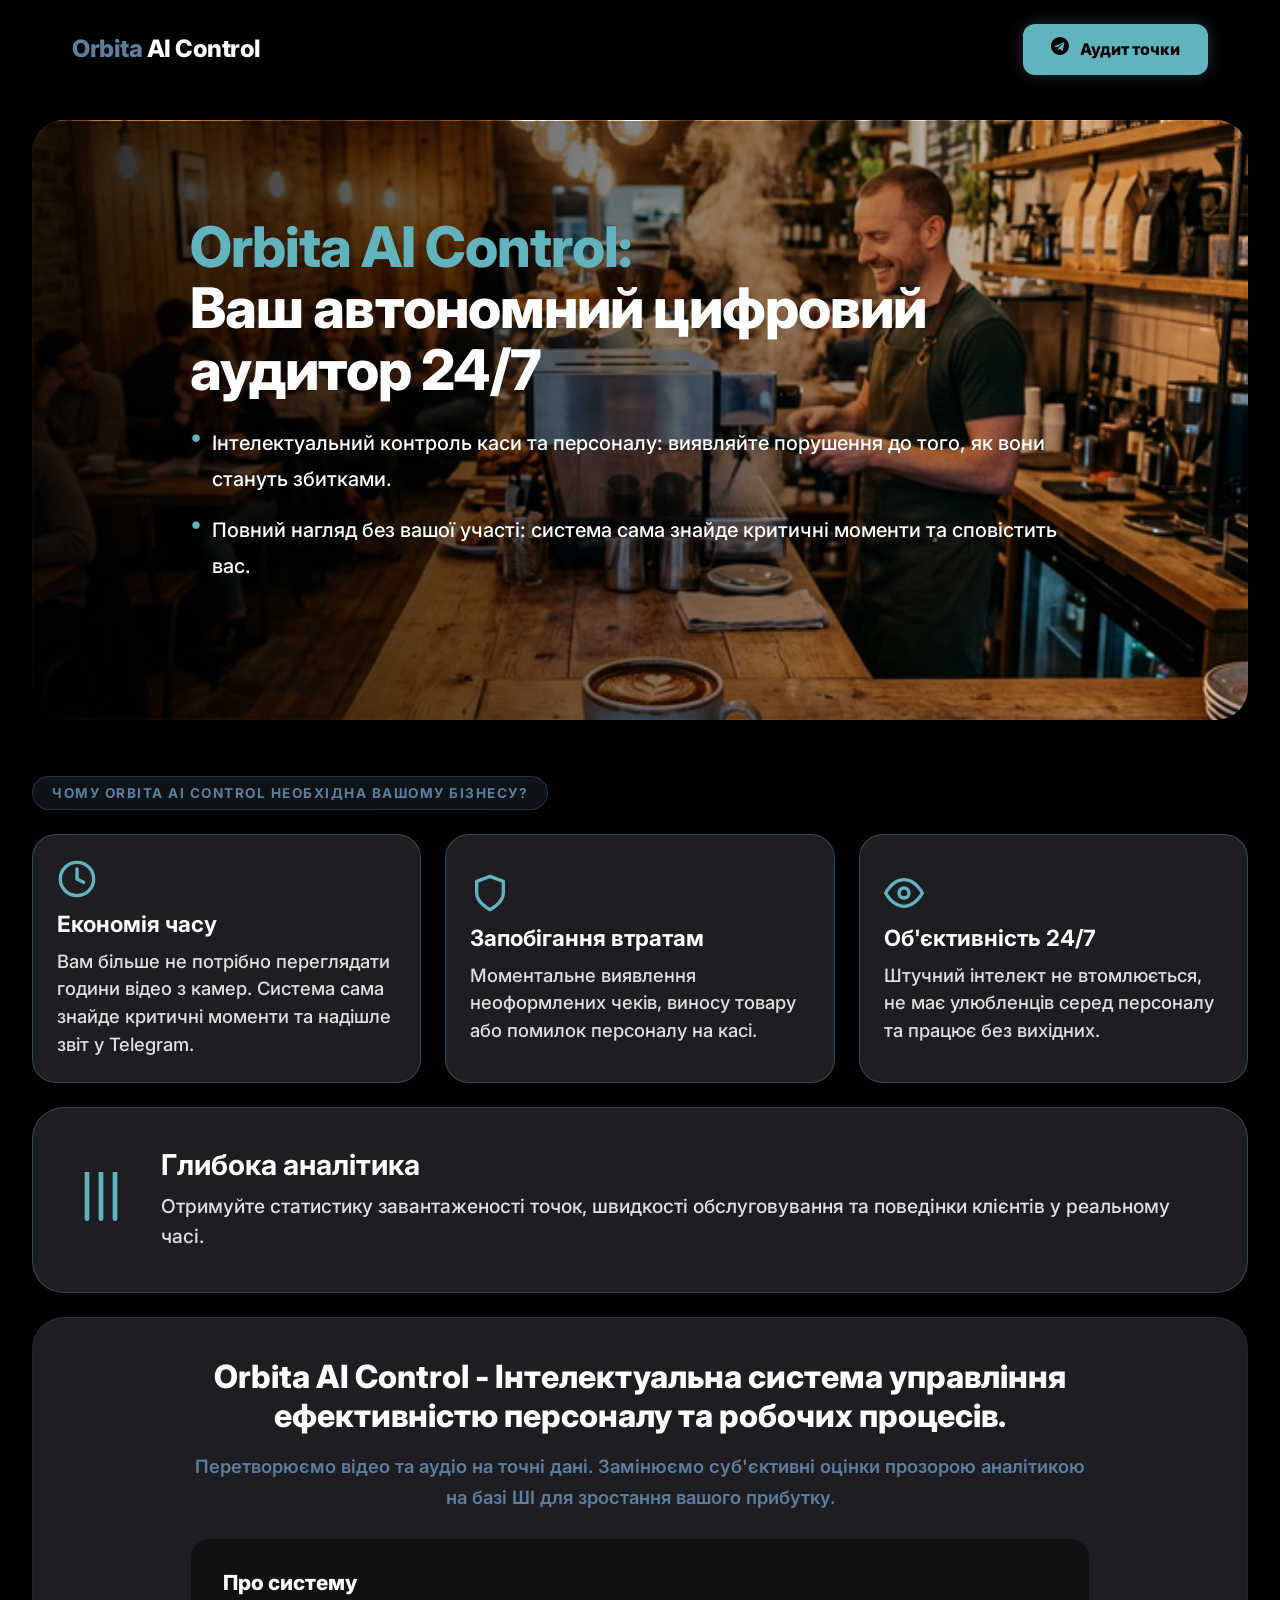
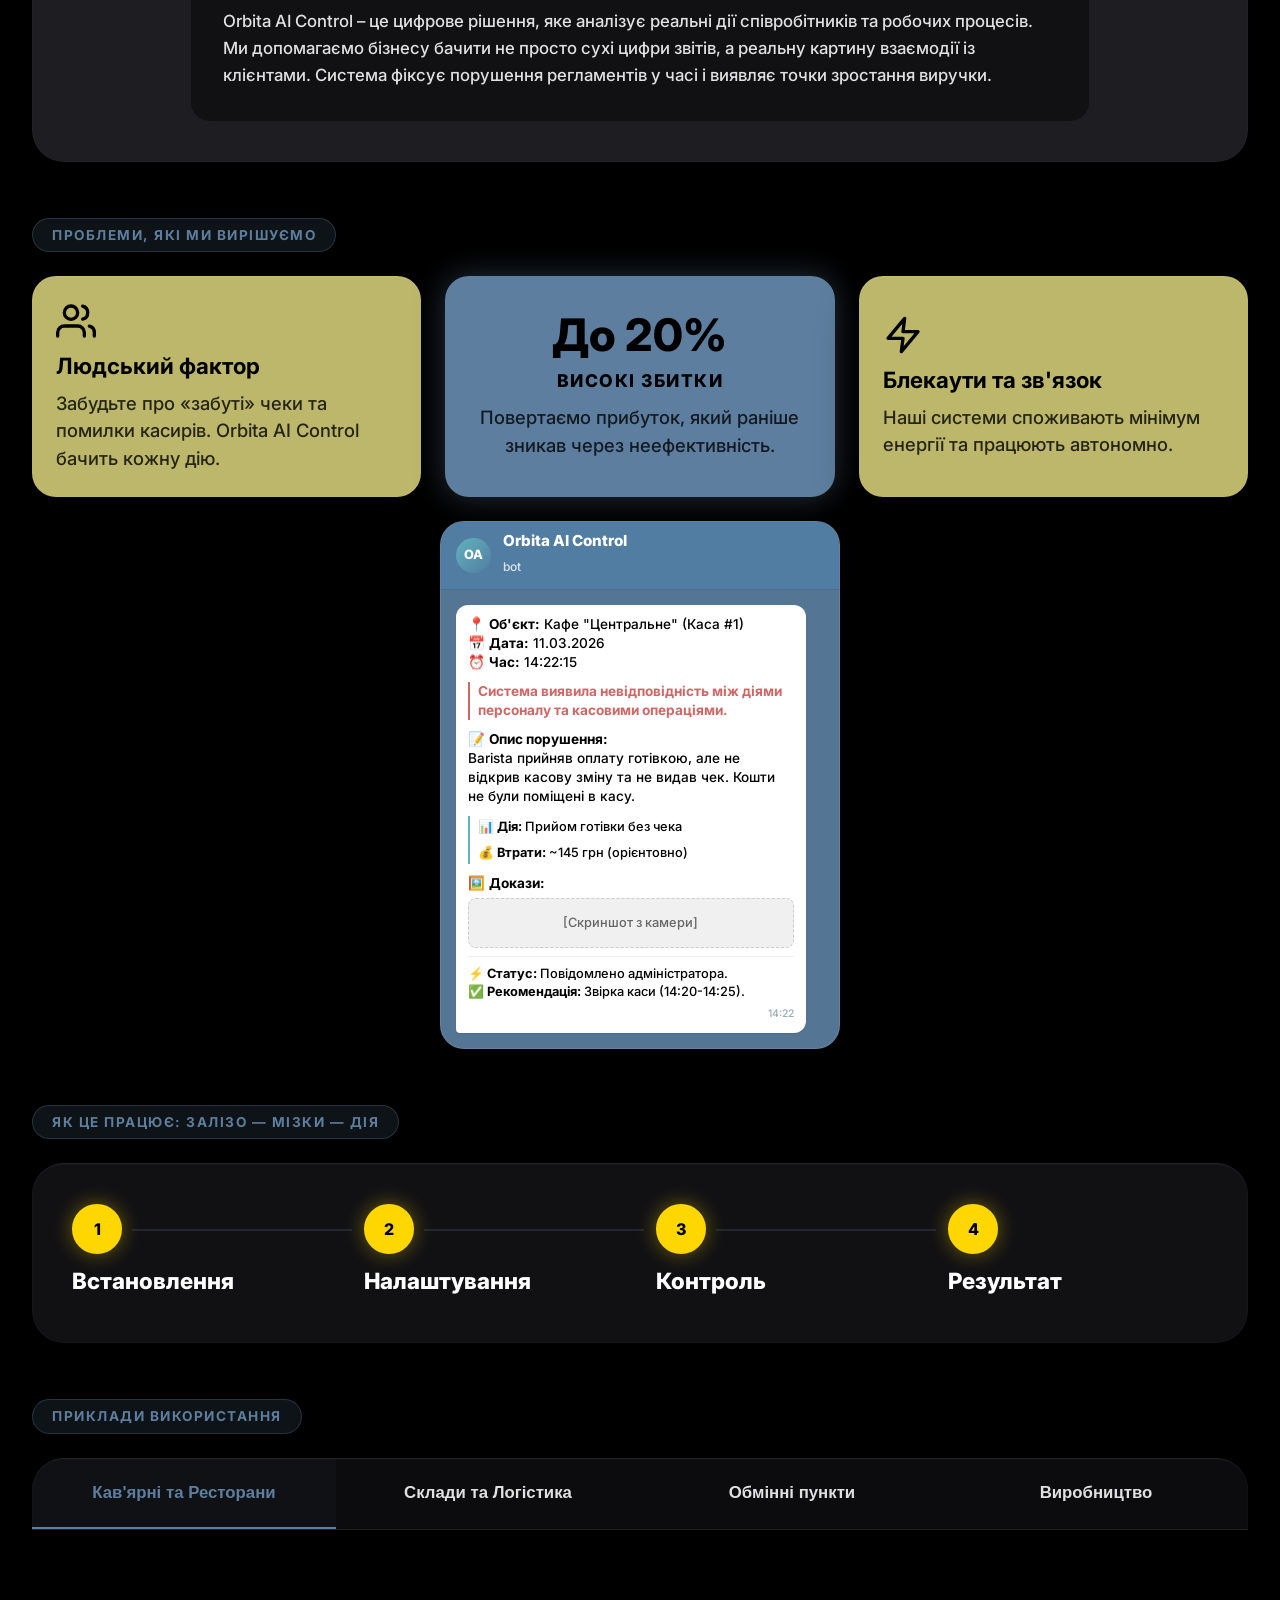
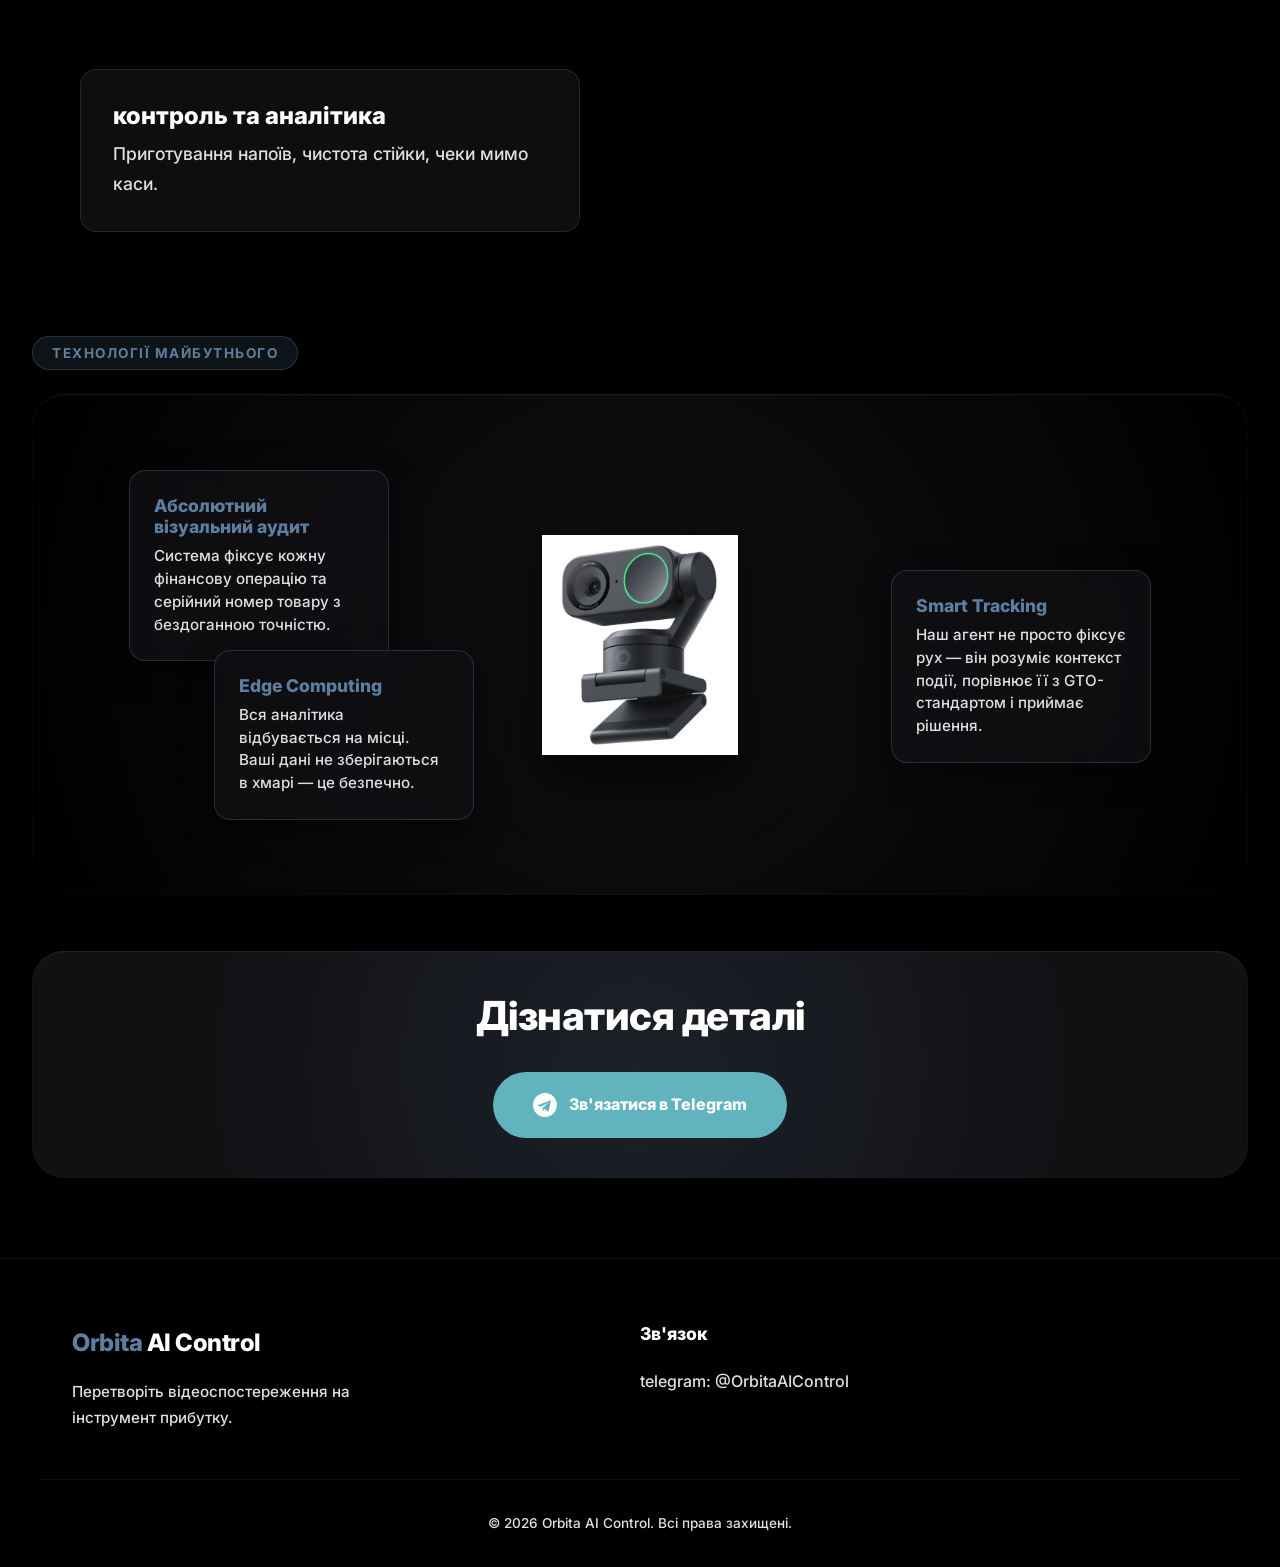
==== commit c30da928: "Add files via upload Замена фото" ====
--- a/index.html
+++ b/index.html
@@ -1,364 +1,361 @@
-<!DOCTYPE html>
-<html lang="uk">
-
-<head>
-    <meta charset="UTF-8">
-    <meta name="viewport" content="width=device-width, initial-scale=1.0">
-    <meta name="description"
-        content="Orbita AI Control — Автономна система ІІ-аудиту, що працює 24/7. Контроль каси, персоналу та безпеки.">
-    <title>Orbita AI Control | Ваш бізнес під наглядом інтелекту</title>
-    <link rel="stylesheet" href="css/style.css">
-    <link rel="preconnect" href="https://fonts.googleapis.com">
-    <link rel="preconnect" href="https://fonts.gstatic.com" crossorigin>
-    <link href="https://fonts.googleapis.com/css2?family=Inter:wght@300;400;600;800&display=swap" rel="stylesheet">
-    <link rel="preload" as="image" href="images/hero-bg.png">
-</head>
-
-<body>
-    <header class="header" id="header">
-        <div class="container header-container">
-            <a href="#" class="logo">
-                <span class="logo-accent">Orbita</span> AI Control
-            </a>
-            <div class="header-actions">
-                <a href="https://t.me/OrbitaAIControl" target="_blank" class="btn btn-primary nav-btn">
-                    <svg style="width: 18px; height: 18px; fill: currentColor; margin-right: 8px;" viewBox="0 0 24 24">
-                        <path
-                            d="M11.944 0C5.352 0 0 5.352 0 11.944c0 6.592 5.352 11.944 11.944 11.944 6.592 0 11.944-5.352 11.944-11.944C23.888 5.352 18.536 0 11.944 0zm5.833 8.356l-1.99 9.389c-.148.667-.546.824-1.102.518l-3.037-2.231-1.463 1.407c-.161.161-.295.295-.602.295l.217-3.083 5.611-5.07c.245-.217-.051-.334-.375-.12l-6.935 4.361-2.99-.935c-.648-.204-.658-.648.139-.958l11.694-4.509c.542-.199 1.014.125.833.935z" />
-                    </svg>
-                    Аудит точки
-                </a>
-            </div>
-        </div>
-    </header>
-
-    <main class="page-main" id="home">
-        <div class="container container-bento">
-            <div class="bento-grid">
-
-                <!-- 1. Hero Section -->
-                <div class="bento-card bento-span-3 fade-in"
-                    style="min-height: 600px; padding: 4rem 2rem; overflow: hidden; justify-content: center; position: relative; display: flex; align-items: center; background-image: linear-gradient(to right, rgba(0,0,0,0.8) 0%, rgba(0,0,0,0.4) 50%, transparent 100%), url('images/hero-bg.png'); background-size: cover; background-position: center;">
-
-                    <div class="bento-content text-left"
-                        style="z-index: 2; width: 100%; max-width: 900px; margin: 0; align-items: flex-start;">
-                        <h1 class="hero-title" style="margin-bottom: 1.5rem; text-align: left;"><span
-                                style="color: #61b3bd;">Orbita AI Control:</span><br>Перетворіть відеоспостереження на інструмент прибутку та безпеки</h1>
-                        <ul
-                            style="list-style: none; padding: 0; margin-bottom: 2.5rem; font-size: 1.25rem; line-height: 1.8; text-align: left; color: #fff;">
-                            <li style="display: flex; align-items: center;"><span
-                                    style="color: #61b3bd; margin-right: 10px; font-size: 1.5rem;">•</span> Автономна
-                                система ШІ-аудиту, що працює 24/7.</li>
-                            <li style="display: flex; align-items: center;"><span
-                                    style="color: #61b3bd; margin-right: 10px; font-size: 1.5rem;">•</span> Контроль
-                                каси, персоналу та безпеки без вашої присутності.</li>
-                        </ul>
-                    </div>
-                </div>
-
-                <!-- 1.2. Benefits for Owner -->
-                <div class="bento-span-3 section-header-card fade-in" id="benefits" style="margin-top: 2rem;">
-                    <h2 class="section-badge badge" style="margin:0;">Чому Orbita AI Control необхідна вашому бізнесу?
-                    </h2>
-                </div>
-
-                <div class="bento-card bento-span-1 card-compact glass-card fade-in">
-                    <div class="bento-content">
-                        <div class="card-icon icon-turquoise">
-                            <svg width="40" height="40" viewBox="0 0 24 24" fill="none" stroke="currentColor" stroke-width="2" stroke-linecap="round" stroke-linejoin="round"><circle cx="12" cy="12" r="10"></circle><polyline points="12 6 12 12 16 14"></polyline></svg>
-                        </div>
-                        <h3 class="card-title">Економія часу</h3>
-                        <p class="card-text">Вам більше не потрібно переглядати години відео з камер. Система сама
-                            знайде критичні моменти та надішле звіт у Telegram.</p>
-                    </div>
-                </div>
-
-                <div class="bento-card bento-span-1 card-compact glass-card fade-in delay-1">
-                    <div class="bento-content">
-                        <div class="card-icon icon-turquoise">
-                            <svg width="40" height="40" viewBox="0 0 24 24" fill="none" stroke="currentColor" stroke-width="2" stroke-linecap="round" stroke-linejoin="round"><path d="M12 22s8-4 8-10V5l-8-3-8 3v7c0 6 8 10 8 10z"></path></svg>
-                        </div>
-                        <h3 class="card-title">Запобігання втратам</h3>
-                        <p class="card-text">Моментальне виявлення неоформлених чеків, виносу товару або помилок
-                            персоналу на касі.</p>
-                    </div>
-                </div>
-
-                <div class="bento-card bento-span-1 card-compact glass-card fade-in delay-2">
-                    <div class="bento-content">
-                        <div class="card-icon icon-turquoise">
-                            <svg width="40" height="40" viewBox="0 0 24 24" fill="none" stroke="currentColor" stroke-width="2" stroke-linecap="round" stroke-linejoin="round"><path d="M1 12s4-8 11-8 11 8 11 8-4 8-11 8-11-8-11-8z"></path><circle cx="12" cy="12" r="3"></circle></svg>
-                        </div>
-                        <h3 class="card-title">Об'єктивність 24/7</h3>
-                        <p class="card-text">Штучний інтелект не втомлюється, не має улюбленців серед персоналу та
-                            працює без вихідних.</p>
-                    </div>
-                </div>
-
-                <div class="bento-card bento-span-3 glass-card fade-in delay-3" style="min-height: 180px;">
-                    <div class="bento-content"
-                        style="flex-direction: row; align-items: center; gap: 2rem; flex-wrap: wrap;">
-                        <div class="card-icon icon-turquoise" style="margin: 0;">
-                            <svg width="56" height="56" viewBox="0 0 24 24" fill="none" stroke="currentColor" stroke-width="2" stroke-linecap="round" stroke-linejoin="round"><line x1="18" y1="20" x2="18" y1="10"></line><line x1="12" y1="20" x2="12" y1="4"></line><line x1="6" y1="20" x2="6" y1="14"></line></svg>
-                        </div>
-                        <div style="flex: 1; min-width: 250px;">
-                            <h3 class="card-title" style="font-size: 1.8rem; margin-bottom: 0.5rem;">Глибока аналітика
-                            </h3>
-                            <p class="card-text" style="font-size: 1.2rem; line-height: 1.6;">Отримуйте статистику
-                                завантаженості точок, швидкості обслуговування та поведінки клієнтів у реальному часі.
-                            </p>
-                        </div>
-                    </div>
-                </div>
-
-                <!-- 1.5. About System Block -->
-                <div class="bento-card bento-span-3 fade-in delay-1"
-                    style="background: #1e1e22; border-color: rgba(93, 126, 158, 0.2);">
-                    <div class="bento-content text-center" style="max-width: 900px; margin: 0 auto; display: block;">
-                        <h2 style="font-size: 2rem; margin-bottom: 1rem; color: #fff;">Orbita AI Control -
-                            Інтелектуальна система управління ефективністю персоналу та робочих процесів.</h2>
-                        <p
-                            style="font-size: 1.15rem; color: var(--accent-color); margin-bottom: 1.5rem; font-weight: 600;">
-                            Перетворюємо відео та аудіо на точні дані. Замінюємо суб'єктивні оцінки прозорою аналітикою
-                            на базі ШI для зростання вашого прибутку.</p>
-
-                        <div
-                            style="background: #111114; padding: 2rem; border-radius: 20px; border: 1px solid rgba(255,255,255,0.05); text-align: left;">
-                            <h3 style="color: #fff; margin-bottom: 0.8rem; font-size: 1.3rem;">Про систему</h3>
-                            <p style="color: var(--text-secondary); font-size: 1.05rem; line-height: 1.6;">Orbita AI
-                                Control – це цифрове рішення, яке аналізує реальні дії співробітників та робочих
-                                процесів. Ми допомагаємо бізнесу бачити не просто сухі цифри звітів, а реальну картину
-                                взаємодії із клієнтами. Система фіксує порушення регламентів у часі і виявляє точки
-                                зростання виручки.</p>
-                        </div>
-                    </div>
-                </div>
-
-                <!-- 2. Pain Points -->
-                <div class="bento-span-3 section-header-card fade-in" id="problems" style="margin-top: 2rem;">
-                    <h2 class="section-badge badge" style="margin:0;">Проблеми, які ми вирішуємо</h2>
-                </div>
-
-                <div class="bento-card bento-span-1 card-compact fade-in"
-                    style="background-color: #bdb76b; color: #000;">
-                    <div class="bento-content">
-                        <div class="card-icon">
-                            <svg width="40" height="40" viewBox="0 0 24 24" fill="none" stroke="currentColor" stroke-width="2" stroke-linecap="round" stroke-linejoin="round"><path d="M17 21v-2a4 4 0 0 0-4-4H5a4 4 0 0 0-4 4v2"></path><circle cx="9" cy="7" r="4"></circle><path d="M23 21v-2a4 4 0 0 0-3-3.87"></path><path d="M16 3.13a4 4 0 0 1 0 7.75"></path></svg>
-                        </div>
-                        <h3 class="card-title">Людський фактор</h3>
-                        <p class="card-text" style="color: rgba(0,0,0,0.8);">Забудьте про «забуті» чеки та помилки
-                            касирів. Orbita AI Control бачить
-                            кожну дію.</p>
-                    </div>
-                </div>
-
-                <div class="bento-card bento-stat-accent bento-span-1 card-compact fade-in delay-1">
-                    <div class="bento-content text-center" style="justify-content: center;">
-                        <div class="stat-value">До 20%</div>
-                        <div class="stat-label">Високі збитки</div>
-                        <p class="card-text" style="color: rgba(0,0,0,0.8); margin-top: 0.5rem; font-weight: 500;">
-                            Повертаємо прибуток, який раніше зникав через неефективність.</p>
-                    </div>
-                </div>
-
-                <div class="bento-card bento-span-1 card-compact fade-in delay-2"
-                    style="background-color: #bdb76b; color: #000;">
-                    <div class="bento-content">
-                        <div class="card-icon">
-                            <svg width="40" height="40" viewBox="0 0 24 24" fill="none" stroke="currentColor" stroke-width="2" stroke-linecap="round" stroke-linejoin="round"><polygon points="13 2 3 14 12 14 11 22 21 10 12 10 13 2"></polygon></svg>
-                        </div>
-                        <h3 class="card-title">Блекаути та зв'язок</h3>
-                        <p class="card-text" style="color: rgba(0,0,0,0.8);">Наші системи споживають мінімум енергії та
-                            працюють автономно.</p>
-                    </div>
-                </div>
-
-
-
-                <div class="bento-card bento-span-3 fade-in delay-1" style="background: transparent; border: none; box-shadow: none; padding: 0;">
-                    <div class="telegram-mockup">
-                        <div class="tg-header">
-                            <div class="tg-avatar">OA</div>
-                            <div class="tg-info">
-                                <h4>Orbita AI Control</h4>
-                                <span>bot</span>
-                            </div>
-                        </div>
-                        <div class="tg-body">
-                            <div class="tg-message" style="max-width: 95%;">
-                                <p style="margin-bottom: 8px;">📍 <b>Об'єкт:</b> Кафе "Централь" (Каса #1)<br>
-                                   📅 <b>Дата:</b> 11.03.2026<br>
-                                   ⏰ <b>Час:</b> 14:22:15</p>
-                                
-                                <p style="color: #d16666; font-weight: 700; border-left: 2px solid #d16666; padding-left: 8px; margin: 10px 0;">
-                                    Система виявила невідповідність між діями персоналу та касовими операціями.
-                                </p>
-
-                                <p>📝 <b>Опис порушення:</b><br>
-                                Баrista прийняв оплату готівкою, але не відкрив касову зміну та не видав чек. Кошти не були поміщені в касу.</p>
-
-                                <div class="tg-stat-grid" style="border-color: #61b3bd; margin: 10px 0;">
-                                    <div class="tg-stat-item">📊 <b>Дія:</b> Прийом готівки без чека</div>
-                                    <div class="tg-stat-item">💰 <b>Втрати:</b> ~145 грн (орієнтовно)</div>
-                                </div>
-
-                                <p>🖼️ <b>Докази:</b><br>
-                                <span style="display: block; background: #f0f0f0; border: 1px dashed #ccc; padding: 15px; text-align: center; border-radius: 8px; margin: 5px 0; font-size: 0.8rem; color: #666;">
-                                    [Скриншот з камери]
-                                </span></p>
-
-                                <p style="font-size: 0.8rem; border-top: 1px solid #eee; padding-top: 8px; margin-top: 8px;">
-                                    ⚡ <b>Статус:</b> Повідомлено адміністратора.<br>
-                                    ✅ <b>Рекомендація:</b> Звірка каси (14:20-14:25).
-                                </p>
-                                <span class="tg-message-time">14:22</span>
-                            </div>
-                        </div>
-                    </div>
-                </div>
-
-                <!-- 3. How it Works -->
-                <div class="bento-span-3 section-header-card fade-in" id="how-it-works" style="margin-top: 2rem;">
-                    <h2 class="section-badge badge" style="margin:0;">Як це працює: Залізо — Мізки — Дія</h2>
-                </div>
-
-                <div class="bento-card bento-span-3 fade-in">
-                    <div class="process-steps">
-                        <div class="step">
-                            <div class="step-num">1</div>
-                            <h4>Встановлення</h4>
-                        </div>
-                        <div class="step">
-                            <div class="step-num">2</div>
-                            <h4>Налаштування</h4>
-                        </div>
-                        <div class="step">
-                            <div class="step-num">3</div>
-                            <h4>Контроль</h4>
-                        </div>
-                        <div class="step">
-                            <div class="step-num">4</div>
-                            <h4>Результат</h4>
-                        </div>
-                    </div>
-                </div>
-
-                <!-- 4. Niche Solutions -->
-                <div class="bento-span-3 section-header-card fade-in" id="niche" style="margin-top: 2rem;">
-                    <h2 class="section-badge badge" style="margin:0;">приклади використання</h2>
-                </div>
-
-                <div class="bento-card bento-span-3 tabs-container fade-in" style="padding: 0;">
-                    <div class="tabs-header">
-                        <button class="tab-btn active" data-tab="tab-1">Кав'ярні та Ресторани</button>
-                        <button class="tab-btn" data-tab="tab-2">Склади та Логістика</button>
-                        <button class="tab-btn" data-tab="tab-3">Обмінні пункти</button>
-                        <button class="tab-btn" data-tab="tab-4">Виробництво</button>
-                    </div>
-                    <div class="tabs-content">
-                        <div class="tab-pane active" id="tab-1">
-                            <div class="tab-bg tab-bg-1" data-bg="tab-bg-1"></div>
-                            <div class="tab-text">
-                                <h3>контроль та аналітика</h3>
-                                <p>Приготування напоїв, чистота стійки, чеки мимо каси.</p>
-                            </div>
-                        </div>
-                        <div class="tab-pane" id="tab-2">
-                            <div class="tab-bg tab-bg-2" data-bg="tab-bg-2"></div>
-                            <div class="tab-text">
-                                <h3>контроль та аналітика</h3>
-                                <p>Якість пакування, наявність ТТН, техніка безпеки.</p>
-                            </div>
-                        </div>
-                        <div class="tab-pane" id="tab-3">
-                            <div class="tab-bg tab-bg-3" data-bg="tab-bg-3"></div>
-                            <div class="tab-text">
-                                <h3>контроль та аналітика</h3>
-                                <p>Перерахунок готівки, безпека зони, відповідність курсу.</p>
-                            </div>
-                        </div>
-                        <div class="tab-pane" id="tab-4">
-                            <div class="tab-bg tab-bg-4" data-bg="tab-bg-4"></div>
-                            <div class="tab-text">
-                                <h3>контроль та аналітика</h3>
-                                <p>Дотримання регламентів, фіксування браку на лінії.</p>
-                            </div>
-                        </div>
-                    </div>
-                </div>
-
-                <!-- 5. Future Tech -->
-                <div class="bento-span-3 section-header-card fade-in" style="margin-top: 2rem;">
-                    <h2 class="section-badge badge" style="margin:0;">Технології майбутнього</h2>
-                </div>
-
-                <div class="bento-card bento-span-3 tech-container fade-in" style="padding: 0;">
-                    <div class="tech-image-wrapper">
-                        <div class="tech-callout callout-1">
-                            <h4>Абсолютний візуальний аудит</h4>
-                            <p>Система фіксує кожну фінансову операцію та серійний номер товару з бездоганною точністю.
-                            </p>
-                        </div>
-                        <div class="tech-callout callout-2">
-                            <h4>Edge Computing</h4>
-                            <p>Вся аналітика відбувається на місці. Ваші дані не зберігаються в хмарі — це безпечно.</p>
-                        </div>
-                        <div class="tech-callout callout-3">
-                            <h4>Smart Tracking</h4>
-                            <p>Наш агент не просто фіксує рух — він розуміє контекст події, порівнює її з GTO-стандартом
-                                і приймає рішення.</p>
-                        </div>
-                        <div class="tech-center-img"
-                            style="padding: 0; background: transparent; border: none; box-shadow: none;">
-                            <img src="images/insta360.png" alt="Insta360 Link 2 та Gmktec G2" loading="lazy"
-                                style="width: 100%; height: 100%; object-fit: contain; filter: drop-shadow(0 20px 30px rgba(0,0,0,0.8));">
-                        </div>
-                    </div>
-                </div>
-
-                <!-- CTA -->
-                <div class="bento-card bento-cta bento-span-3 bento-glow fade-in" id="contact"
-                    style="margin-top: 2rem;">
-                    <div class="bento-content text-center">
-                        <h2 style="font-size: 2.5rem; margin-bottom: 2rem;">Дізнатися деталі</h2>
-                        <div style="display: flex; justify-content: center;">
-                            <a href="https://t.me/OrbitaAIControl" target="_blank" class="btn-telegram">
-                                <svg viewBox="0 0 24 24">
-                                    <path
-                                        d="M11.944 0C5.352 0 0 5.352 0 11.944c0 6.592 5.352 11.944 11.944 11.944 6.592 0 11.944-5.352 11.944-11.944C23.888 5.352 18.536 0 11.944 0zm5.833 8.356l-1.99 9.389c-.148.667-.546.824-1.102.518l-3.037-2.231-1.463 1.407c-.161.161-.295.295-.602.295l.217-3.083 5.611-5.07c.245-.217-.051-.334-.375-.12l-6.935 4.361-2.99-.935c-.648-.204-.658-.648.139-.958l11.694-4.509c.542-.199 1.014.125.833.935z" />
-                                </svg>
-                                Зв'язатися в Telegram
-                            </a>
-                        </div>
-                    </div>
-                </div>
-
-            </div>
-        </div>
-    </main>
-
-    <footer class="footer">
-        <div class="container footer-container">
-            <div class="footer-brand">
-                <a href="#" class="logo">
-                    <span class="logo-accent">Orbita</span> AI Control
-                </a>
-                <p style="color: var(--text-secondary); margin-top: 1rem; font-size: 0.95rem;">
-                    Перетворіть відеоспостереження на інструмент прибутку.
-                </p>
-            </div>
-
-            <div class="footer-contact">
-                <h4>Зв'язок</h4>
-                <p><a href="https://t.me/OrbitaAIControl"
-                        style="color: var(--text-secondary); text-decoration: none;">telegram: @OrbitaAIControl</a></p>
-            </div>
-        </div>
-        <div class="footer-bottom container">
-            <p>© 2026 Orbita AI Control. Всі права захищені.</p>
-        </div>
-    </footer>
-    <script src="js/main.js"></script>
-</body>
-
-</html>+<!DOCTYPE html>
+<html lang="uk">
+
+<head>
+    <meta charset="UTF-8">
+    <meta name="viewport" content="width=device-width, initial-scale=1.0">
+    <meta name="description"
+        content="Orbita AI Control — Автономна система ІІ-аудиту, що працює 24/7. Контроль каси, персоналу та безпеки.">
+    <title>Orbita AI Control | Ваш бізнес під наглядом інтелекту</title>
+    <link rel="stylesheet" href="css/style.css">
+    <link rel="preconnect" href="https://fonts.googleapis.com">
+    <link rel="preconnect" href="https://fonts.gstatic.com" crossorigin>
+    <link href="https://fonts.googleapis.com/css2?family=Inter:wght@300;400;600;800&display=swap" rel="stylesheet">
+    <link rel="preload" as="image" href="images/hero-bg.png">
+</head>
+
+<body>
+    <header class="header" id="header">
+        <div class="container header-container">
+            <a href="#" class="logo">
+                <span class="logo-accent">Orbita</span> AI Control
+            </a>
+            <div class="header-actions">
+                <a href="https://t.me/OrbitaAIControl" target="_blank" class="btn btn-primary nav-btn">
+                    <svg style="width: 18px; height: 18px; fill: currentColor; margin-right: 8px;" viewBox="0 0 24 24">
+                        <path
+                            d="M11.944 0C5.352 0 0 5.352 0 11.944c0 6.592 5.352 11.944 11.944 11.944 6.592 0 11.944-5.352 11.944-11.944C23.888 5.352 18.536 0 11.944 0zm5.833 8.356l-1.99 9.389c-.148.667-.546.824-1.102.518l-3.037-2.231-1.463 1.407c-.161.161-.295.295-.602.295l.217-3.083 5.611-5.07c.245-.217-.051-.334-.375-.12l-6.935 4.361-2.99-.935c-.648-.204-.658-.648.139-.958l11.694-4.509c.542-.199 1.014.125.833.935z" />
+                    </svg>
+                    Аудит точки
+                </a>
+            </div>
+        </div>
+    </header>
+
+    <main class="page-main" id="home">
+        <div class="container container-bento">
+            <div class="bento-grid">
+
+                <!-- 1. Hero Section -->
+                <div class="bento-card bento-span-3 hero-card-custom fade-in"
+                    style="min-height: 600px; padding: 4rem 2rem; overflow: hidden; justify-content: center; position: relative; display: flex; align-items: center;">
+                    <div class="bento-content text-left"
+                        style="z-index: 2; width: 100%; max-width: 900px; margin: 0; align-items: flex-start;">
+                        <h1 class="hero-title" style="margin-bottom: 1.5rem; text-align: left;"><span
+                                style="color: #61b3bd;">Orbita AI Control:</span><br>Ваш автономний цифровий аудитор 24/7</h1>
+                        <ul
+                            style="list-style: none; padding: 0; margin-bottom: 2.5rem; font-size: 1.25rem; line-height: 1.8; text-align: left; color: #fff;">
+                            <li style="display: flex; align-items: flex-start; margin-bottom: 15px;"><span
+                                    style="color: #61b3bd; margin-right: 10px; font-size: 1.5rem; line-height: 1;">•</span> Інтелектуальний контроль каси та персоналу: виявляйте порушення до того, як вони стануть збитками.</li>
+                            <li style="display: flex; align-items: flex-start;"><span
+                                    style="color: #61b3bd; margin-right: 10px; font-size: 1.5rem; line-height: 1;">•</span> Повний нагляд без вашої участі: система сама знайде критичні моменти та сповістить вас.</li>
+                        </ul>
+                    </div>
+                </div>
+
+                <!-- 1.2. Benefits for Owner -->
+                <div class="bento-span-3 section-header-card fade-in" id="benefits" style="margin-top: 2rem;">
+                    <h2 class="section-badge badge" style="margin:0;">Чому Orbita AI Control необхідна вашому бізнесу?
+                    </h2>
+                </div>
+
+                <div class="bento-card bento-span-1 card-compact glass-card fade-in">
+                    <div class="bento-content">
+                        <div class="card-icon icon-turquoise">
+                            <svg width="40" height="40" viewBox="0 0 24 24" fill="none" stroke="currentColor" stroke-width="2" stroke-linecap="round" stroke-linejoin="round"><circle cx="12" cy="12" r="10"></circle><polyline points="12 6 12 12 16 14"></polyline></svg>
+                        </div>
+                        <h3 class="card-title">Економія часу</h3>
+                        <p class="card-text">Вам більше не потрібно переглядати години відео з камер. Система сама
+                            знайде критичні моменти та надішле звіт у Telegram.</p>
+                    </div>
+                </div>
+
+                <div class="bento-card bento-span-1 card-compact glass-card fade-in delay-1">
+                    <div class="bento-content">
+                        <div class="card-icon icon-turquoise">
+                            <svg width="40" height="40" viewBox="0 0 24 24" fill="none" stroke="currentColor" stroke-width="2" stroke-linecap="round" stroke-linejoin="round"><path d="M12 22s8-4 8-10V5l-8-3-8 3v7c0 6 8 10 8 10z"></path></svg>
+                        </div>
+                        <h3 class="card-title">Запобігання втратам</h3>
+                        <p class="card-text">Моментальне виявлення неоформлених чеків, виносу товару або помилок
+                            персоналу на касі.</p>
+                    </div>
+                </div>
+
+                <div class="bento-card bento-span-1 card-compact glass-card fade-in delay-2">
+                    <div class="bento-content">
+                        <div class="card-icon icon-turquoise">
+                            <svg width="40" height="40" viewBox="0 0 24 24" fill="none" stroke="currentColor" stroke-width="2" stroke-linecap="round" stroke-linejoin="round"><path d="M1 12s4-8 11-8 11 8 11 8-4 8-11 8-11-8-11-8z"></path><circle cx="12" cy="12" r="3"></circle></svg>
+                        </div>
+                        <h3 class="card-title">Об'єктивність 24/7</h3>
+                        <p class="card-text">Штучний інтелект не втомлюється, не має улюбленців серед персоналу та
+                            працює без вихідних.</p>
+                    </div>
+                </div>
+
+                <div class="bento-card bento-span-3 glass-card fade-in delay-3" style="min-height: 180px;">
+                    <div class="bento-content"
+                        style="flex-direction: row; align-items: center; gap: 2rem; flex-wrap: wrap;">
+                        <div class="card-icon icon-turquoise" style="margin: 0;">
+                            <svg width="56" height="56" viewBox="0 0 24 24" fill="none" stroke="currentColor" stroke-width="2" stroke-linecap="round" stroke-linejoin="round"><line x1="18" y1="20" x2="18" y1="10"></line><line x1="12" y1="20" x2="12" y1="4"></line><line x1="6" y1="20" x2="6" y1="14"></line></svg>
+                        </div>
+                        <div style="flex: 1; min-width: 250px;">
+                            <h3 class="card-title" style="font-size: 1.8rem; margin-bottom: 0.5rem;">Глибока аналітика
+                            </h3>
+                            <p class="card-text" style="font-size: 1.2rem; line-height: 1.6;">Отримуйте статистику
+                                завантаженості точок, швидкості обслуговування та поведінки клієнтів у реальному часі.
+                            </p>
+                        </div>
+                    </div>
+                </div>
+
+                <!-- 1.5. About System Block -->
+                <div class="bento-card bento-span-3 fade-in delay-1"
+                    style="background: #1e1e22; border-color: rgba(93, 126, 158, 0.2);">
+                    <div class="bento-content text-center" style="max-width: 900px; margin: 0 auto; display: block;">
+                        <h2 style="font-size: 2rem; margin-bottom: 1rem; color: #fff;">Orbita AI Control -
+                            Інтелектуальна система управління ефективністю персоналу та робочих процесів.</h2>
+                        <p
+                            style="font-size: 1.15rem; color: var(--accent-color); margin-bottom: 1.5rem; font-weight: 600;">
+                            Перетворюємо відео та аудіо на точні дані. Замінюємо суб'єктивні оцінки прозорою аналітикою
+                            на базі ШІ для зростання вашого прибутку.</p>
+
+                        <div
+                            style="background: #111114; padding: 2rem; border-radius: 20px; border: 1px solid rgba(255,255,255,0.05); text-align: left;">
+                            <h3 style="color: #fff; margin-bottom: 0.8rem; font-size: 1.3rem;">Про систему</h3>
+                            <p style="color: var(--text-secondary); font-size: 1.05rem; line-height: 1.6;">Orbita AI
+                                Control – це цифрове рішення, яке аналізує реальні дії співробітників та робочих
+                                процесів. Ми допомагаємо бізнесу бачити не просто сухі цифри звітів, а реальну картину
+                                взаємодії із клієнтами. Система фіксує порушення регламентів у часі і виявляє точки
+                                зростання виручки.</p>
+                        </div>
+                    </div>
+                </div>
+
+                <!-- 2. Pain Points -->
+                <div class="bento-span-3 section-header-card fade-in" id="problems" style="margin-top: 2rem;">
+                    <h2 class="section-badge badge" style="margin:0;">Проблеми, які ми вирішуємо</h2>
+                </div>
+
+                <div class="bento-card bento-span-1 card-compact fade-in"
+                    style="background-color: #bdb76b; color: #000;">
+                    <div class="bento-content">
+                        <div class="card-icon">
+                            <svg width="40" height="40" viewBox="0 0 24 24" fill="none" stroke="currentColor" stroke-width="2" stroke-linecap="round" stroke-linejoin="round"><path d="M17 21v-2a4 4 0 0 0-4-4H5a4 4 0 0 0-4 4v2"></path><circle cx="9" cy="7" r="4"></circle><path d="M23 21v-2a4 4 0 0 0-3-3.87"></path><path d="M16 3.13a4 4 0 0 1 0 7.75"></path></svg>
+                        </div>
+                        <h3 class="card-title">Людський фактор</h3>
+                        <p class="card-text" style="color: rgba(0,0,0,0.8);">Забудьте про «забуті» чеки та помилки
+                            касирів. Orbita AI Control бачить
+                            кожну дію.</p>
+                    </div>
+                </div>
+
+                <div class="bento-card bento-stat-accent bento-span-1 card-compact fade-in delay-1">
+                    <div class="bento-content text-center" style="justify-content: center;">
+                        <div class="stat-value">До 20%</div>
+                        <div class="stat-label">Високі збитки</div>
+                        <p class="card-text" style="color: rgba(0,0,0,0.8); margin-top: 0.5rem; font-weight: 500;">
+                            Повертаємо прибуток, який раніше зникав через неефективність.</p>
+                    </div>
+                </div>
+
+                <div class="bento-card bento-span-1 card-compact fade-in delay-2"
+                    style="background-color: #bdb76b; color: #000;">
+                    <div class="bento-content">
+                        <div class="card-icon">
+                            <svg width="40" height="40" viewBox="0 0 24 24" fill="none" stroke="currentColor" stroke-width="2" stroke-linecap="round" stroke-linejoin="round"><polygon points="13 2 3 14 12 14 11 22 21 10 12 10 13 2"></polygon></svg>
+                        </div>
+                        <h3 class="card-title">Блекаути та зв'язок</h3>
+                        <p class="card-text" style="color: rgba(0,0,0,0.8);">Наші системи споживають мінімум енергії та
+                            працюють автономно.</p>
+                    </div>
+                </div>
+
+
+
+                <div class="bento-card bento-span-3 fade-in delay-1" style="background: transparent; border: none; box-shadow: none; padding: 0;">
+                    <div class="telegram-mockup">
+                        <div class="tg-header">
+                            <div class="tg-avatar">OA</div>
+                            <div class="tg-info">
+                                <h4>Orbita AI Control</h4>
+                                <span>bot</span>
+                            </div>
+                        </div>
+                        <div class="tg-body">
+                            <div class="tg-message" style="max-width: 95%;">
+                                <p style="margin-bottom: 8px;">📍 <b>Об'єкт:</b> Кафе "Центральне" (Каса #1)<br>
+                                   📅 <b>Дата:</b> 11.03.2026<br>
+                                   ⏰ <b>Час:</b> 14:22:15</p>
+                                
+                                <p style="color: #d16666; font-weight: 700; border-left: 2px solid #d16666; padding-left: 8px; margin: 10px 0;">
+                                    Система виявила невідповідність між діями персоналу та касовими операціями.
+                                </p>
+
+                                <p>📝 <b>Опис порушення:</b><br>
+                                Barista прийняв оплату готівкою, але не відкрив касову зміну та не видав чек. Кошти не були поміщені в касу.</p>
+
+                                <div class="tg-stat-grid" style="border-color: #61b3bd; margin: 10px 0;">
+                                    <div class="tg-stat-item">📊 <b>Дія:</b> Прийом готівки без чека</div>
+                                    <div class="tg-stat-item">💰 <b>Втрати:</b> ~145 грн (орієнтовно)</div>
+                                </div>
+
+                                <p>🖼️ <b>Докази:</b><br>
+                                <span style="display: block; background: #f0f0f0; border: 1px dashed #ccc; padding: 15px; text-align: center; border-radius: 8px; margin: 5px 0; font-size: 0.8rem; color: #666;">
+                                    [Скриншот з камери]
+                                </span></p>
+
+                                <p style="font-size: 0.8rem; border-top: 1px solid #eee; padding-top: 8px; margin-top: 8px;">
+                                    ⚡ <b>Статус:</b> Повідомлено адміністратора.<br>
+                                    ✅ <b>Рекомендація:</b> Звірка каси (14:20-14:25).
+                                </p>
+                                <span class="tg-message-time">14:22</span>
+                            </div>
+                        </div>
+                    </div>
+                </div>
+
+                <!-- 3. How it Works -->
+                <div class="bento-span-3 section-header-card fade-in" id="how-it-works" style="margin-top: 2rem;">
+                    <h2 class="section-badge badge" style="margin:0;">Як це працює: Залізо — Мізки — Дія</h2>
+                </div>
+
+                <div class="bento-card bento-span-3 fade-in">
+                    <div class="process-steps">
+                        <div class="step">
+                            <div class="step-num">1</div>
+                            <h4>Встановлення</h4>
+                        </div>
+                        <div class="step">
+                            <div class="step-num">2</div>
+                            <h4>Налаштування</h4>
+                        </div>
+                        <div class="step">
+                            <div class="step-num">3</div>
+                            <h4>Контроль</h4>
+                        </div>
+                        <div class="step">
+                            <div class="step-num">4</div>
+                            <h4>Результат</h4>
+                        </div>
+                    </div>
+                </div>
+
+                <!-- 4. Niche Solutions -->
+                <div class="bento-span-3 section-header-card fade-in" id="niche" style="margin-top: 2rem;">
+                    <h2 class="section-badge badge" style="margin:0;">приклади використання</h2>
+                </div>
+
+                <div class="bento-card bento-span-3 tabs-container fade-in" style="padding: 0;">
+                    <div class="tabs-header">
+                        <button class="tab-btn active" data-tab="tab-1">Кав'ярні та Ресторани</button>
+                        <button class="tab-btn" data-tab="tab-2">Склади та Логістика</button>
+                        <button class="tab-btn" data-tab="tab-3">Обмінні пункти</button>
+                        <button class="tab-btn" data-tab="tab-4">Виробництво</button>
+                    </div>
+                    <div class="tabs-content">
+                        <div class="tab-pane active" id="tab-1">
+                            <div class="tab-bg tab-bg-1" data-bg="tab-bg-1"></div>
+                            <div class="tab-text">
+                                <h3>контроль та аналітика</h3>
+                                <p>Приготування напоїв, чистота стійки, чеки мимо каси.</p>
+                            </div>
+                        </div>
+                        <div class="tab-pane" id="tab-2">
+                            <div class="tab-bg tab-bg-2" data-bg="tab-bg-2"></div>
+                            <div class="tab-text">
+                                <h3>контроль та аналітика</h3>
+                                <p>Якість пакування, наявність ТТН, техніка безпеки.</p>
+                            </div>
+                        </div>
+                        <div class="tab-pane" id="tab-3">
+                            <div class="tab-bg tab-bg-3" data-bg="tab-bg-3"></div>
+                            <div class="tab-text">
+                                <h3>контроль та аналітика</h3>
+                                <p>Перерахунок готівки, безпека зони, відповідність курсу.</p>
+                            </div>
+                        </div>
+                        <div class="tab-pane" id="tab-4">
+                            <div class="tab-bg tab-bg-4" data-bg="tab-bg-4"></div>
+                            <div class="tab-text">
+                                <h3>контроль та аналітика</h3>
+                                <p>Дотримання регламентів, фіксування браку на лінії.</p>
+                            </div>
+                        </div>
+                    </div>
+                </div>
+
+                <!-- 5. Future Tech -->
+                <div class="bento-span-3 section-header-card fade-in" style="margin-top: 2rem;">
+                    <h2 class="section-badge badge" style="margin:0;">Технології майбутнього</h2>
+                </div>
+
+                <div class="bento-card bento-span-3 tech-container fade-in" style="padding: 0;">
+                    <div class="tech-image-wrapper">
+                        <div class="tech-callout callout-1">
+                            <h4>Абсолютний візуальний аудит</h4>
+                            <p>Система фіксує кожну фінансову операцію та серійний номер товару з бездоганною точністю.
+                            </p>
+                        </div>
+                        <div class="tech-callout callout-2">
+                            <h4>Edge Computing</h4>
+                            <p>Вся аналітика відбувається на місці. Ваші дані не зберігаються в хмарі — це безпечно.</p>
+                        </div>
+                        <div class="tech-callout callout-3">
+                            <h4>Smart Tracking</h4>
+                            <p>Наш агент не просто фіксує рух — він розуміє контекст події, порівнює її з GTO-стандартом
+                                і приймає рішення.</p>
+                        </div>
+                        <div class="tech-center-img"
+                            style="padding: 0; background: transparent; border: none; box-shadow: none;">
+                            <img src="images/insta360.png" alt="Insta360 Link 2 та Gmktec G2" loading="lazy"
+                                style="width: 100%; height: 100%; object-fit: contain; filter: drop-shadow(0 20px 30px rgba(0,0,0,0.8));">
+                        </div>
+                    </div>
+                </div>
+
+                <!-- CTA -->
+                <div class="bento-card bento-cta bento-span-3 bento-glow fade-in" id="contact"
+                    style="margin-top: 2rem;">
+                    <div class="bento-content text-center">
+                        <h2 style="font-size: 2.5rem; margin-bottom: 2rem;">Дізнатися деталі</h2>
+                        <div style="display: flex; justify-content: center;">
+                            <a href="https://t.me/OrbitaAIControl" target="_blank" class="btn-telegram">
+                                <svg viewBox="0 0 24 24">
+                                    <path
+                                        d="M11.944 0C5.352 0 0 5.352 0 11.944c0 6.592 5.352 11.944 11.944 11.944 6.592 0 11.944-5.352 11.944-11.944C23.888 5.352 18.536 0 11.944 0zm5.833 8.356l-1.99 9.389c-.148.667-.546.824-1.102.518l-3.037-2.231-1.463 1.407c-.161.161-.295.295-.602.295l.217-3.083 5.611-5.07c.245-.217-.051-.334-.375-.12l-6.935 4.361-2.99-.935c-.648-.204-.658-.648.139-.958l11.694-4.509c.542-.199 1.014.125.833.935z" />
+                                </svg>
+                                Зв'язатися в Telegram
+                            </a>
+                        </div>
+                    </div>
+                </div>
+
+            </div>
+        </div>
+    </main>
+
+    <footer class="footer">
+        <div class="container footer-container">
+            <div class="footer-brand">
+                <a href="#" class="logo">
+                    <span class="logo-accent">Orbita</span> AI Control
+                </a>
+                <p style="color: var(--text-secondary); margin-top: 1rem; font-size: 0.95rem;">
+                    Перетворіть відеоспостереження на інструмент прибутку.
+                </p>
+            </div>
+
+            <div class="footer-contact">
+                <h4>Зв'язок</h4>
+                <p><a href="https://t.me/OrbitaAIControl"
+                        style="color: var(--text-secondary); text-decoration: none;">telegram: @OrbitaAIControl</a></p>
+            </div>
+        </div>
+        <div class="footer-bottom container">
+            <p>© 2026 Orbita AI Control. Всі права захищені.</p>
+        </div>
+    </footer>
+    <script src="js/main.js"></script>
+</body>
+
+</html>
--- a/css/style.css
+++ b/css/style.css
@@ -286,6 +286,13 @@
 }
 
 /* Bento Specific Card Styles */
+.hero-card-custom {
+    background-image: linear-gradient(to right, rgba(0,0,0,0.85) 0%, rgba(0,0,0,0.4) 60%, transparent 100%), url('../images/cafe-hero-bg.jpg');
+    background-size: cover;
+    background-position: center;
+    background-repeat: no-repeat;
+}
+
 .bento-hero {
     justify-content: center;
 }
@@ -307,10 +314,11 @@
 
 .hero-title,
 .section-title {
-    font-size: clamp(2rem, 4vw, 3.5rem);
+    font-size: clamp(2rem, 5vw, 3.5rem);
     margin-bottom: 1.5rem;
     letter-spacing: -1px;
     line-height: 1.1;
+    word-wrap: break-word;
 }
 
 .hero-description {
@@ -1154,12 +1162,15 @@
 
     .hero-title,
     .section-title {
-        font-size: 2.4rem;
+        font-size: 2rem;
         line-height: 1.25;
+        word-wrap: break-word;
+        overflow-wrap: break-word;
+        hyphens: auto;
     }
 
     .card-text {
-        font-size: 1.2rem;
+        font-size: 1.15rem;
         line-height: 1.6;
     }
 
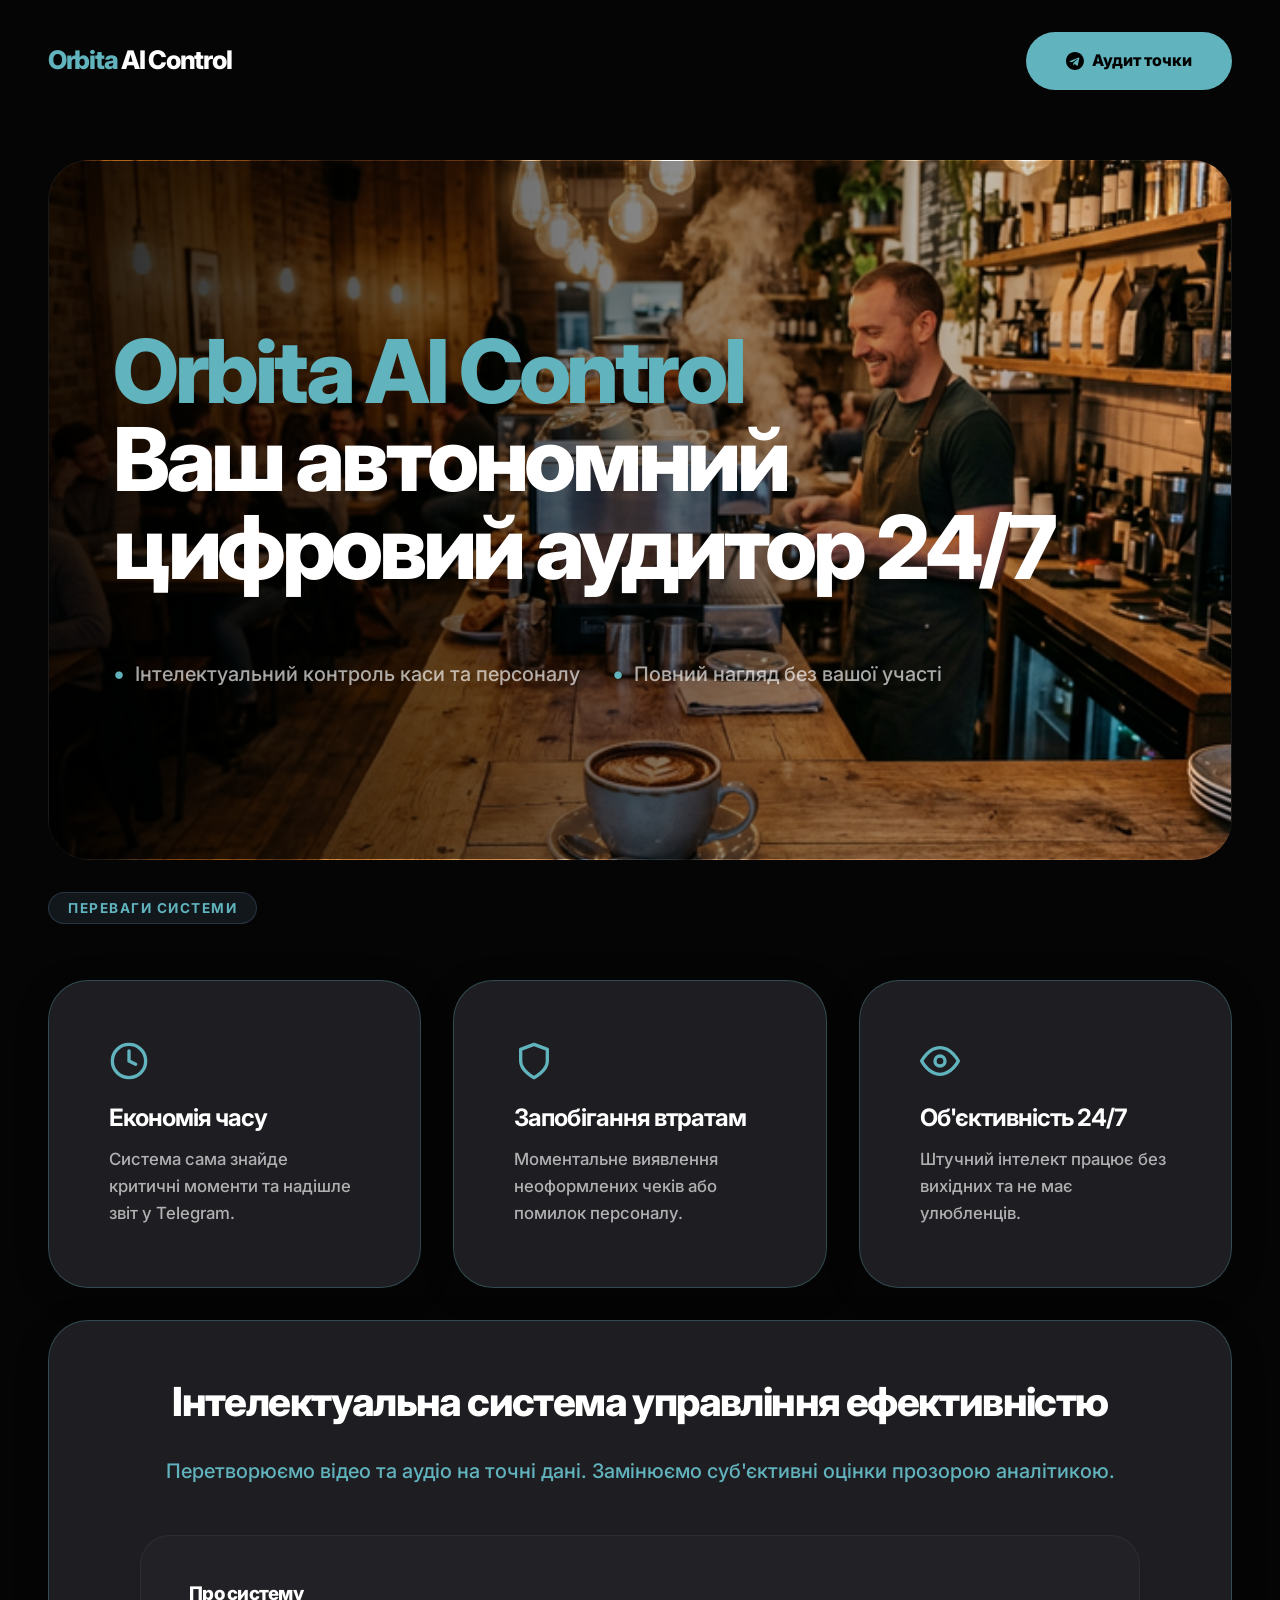
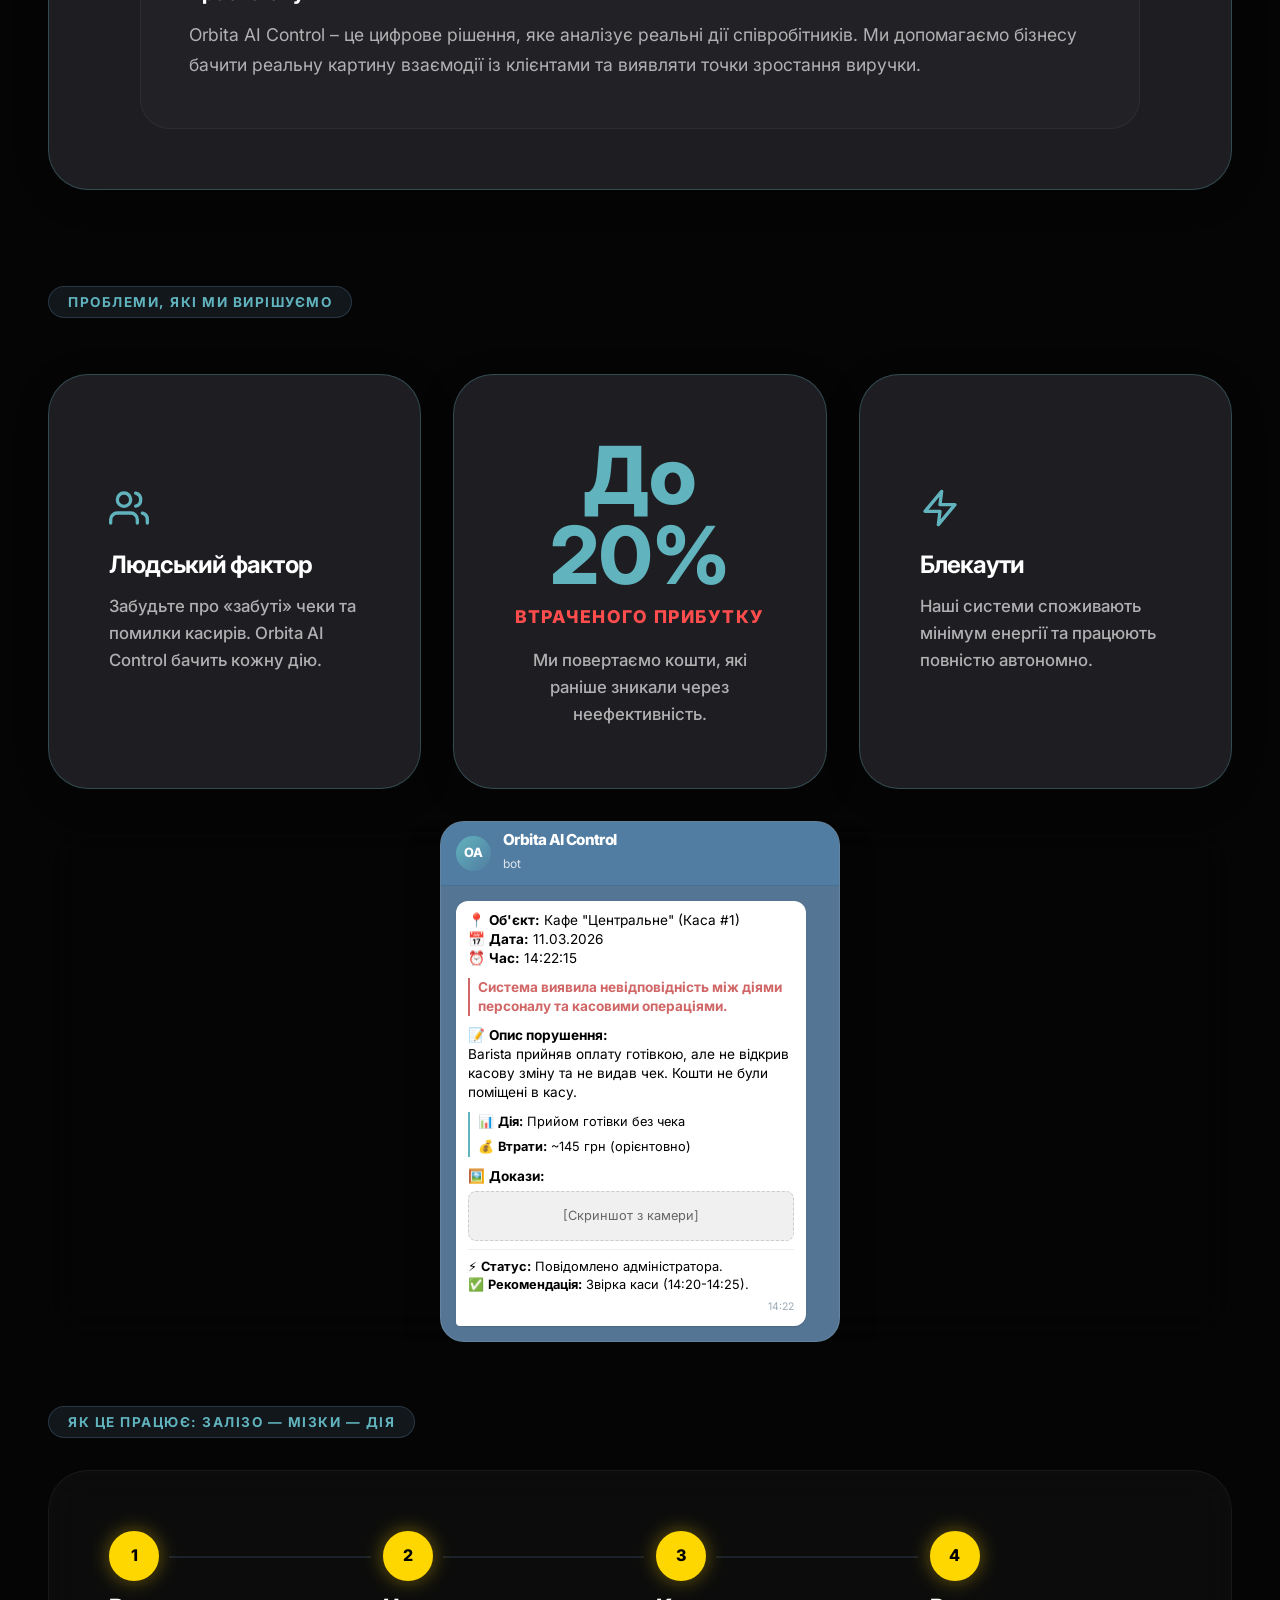
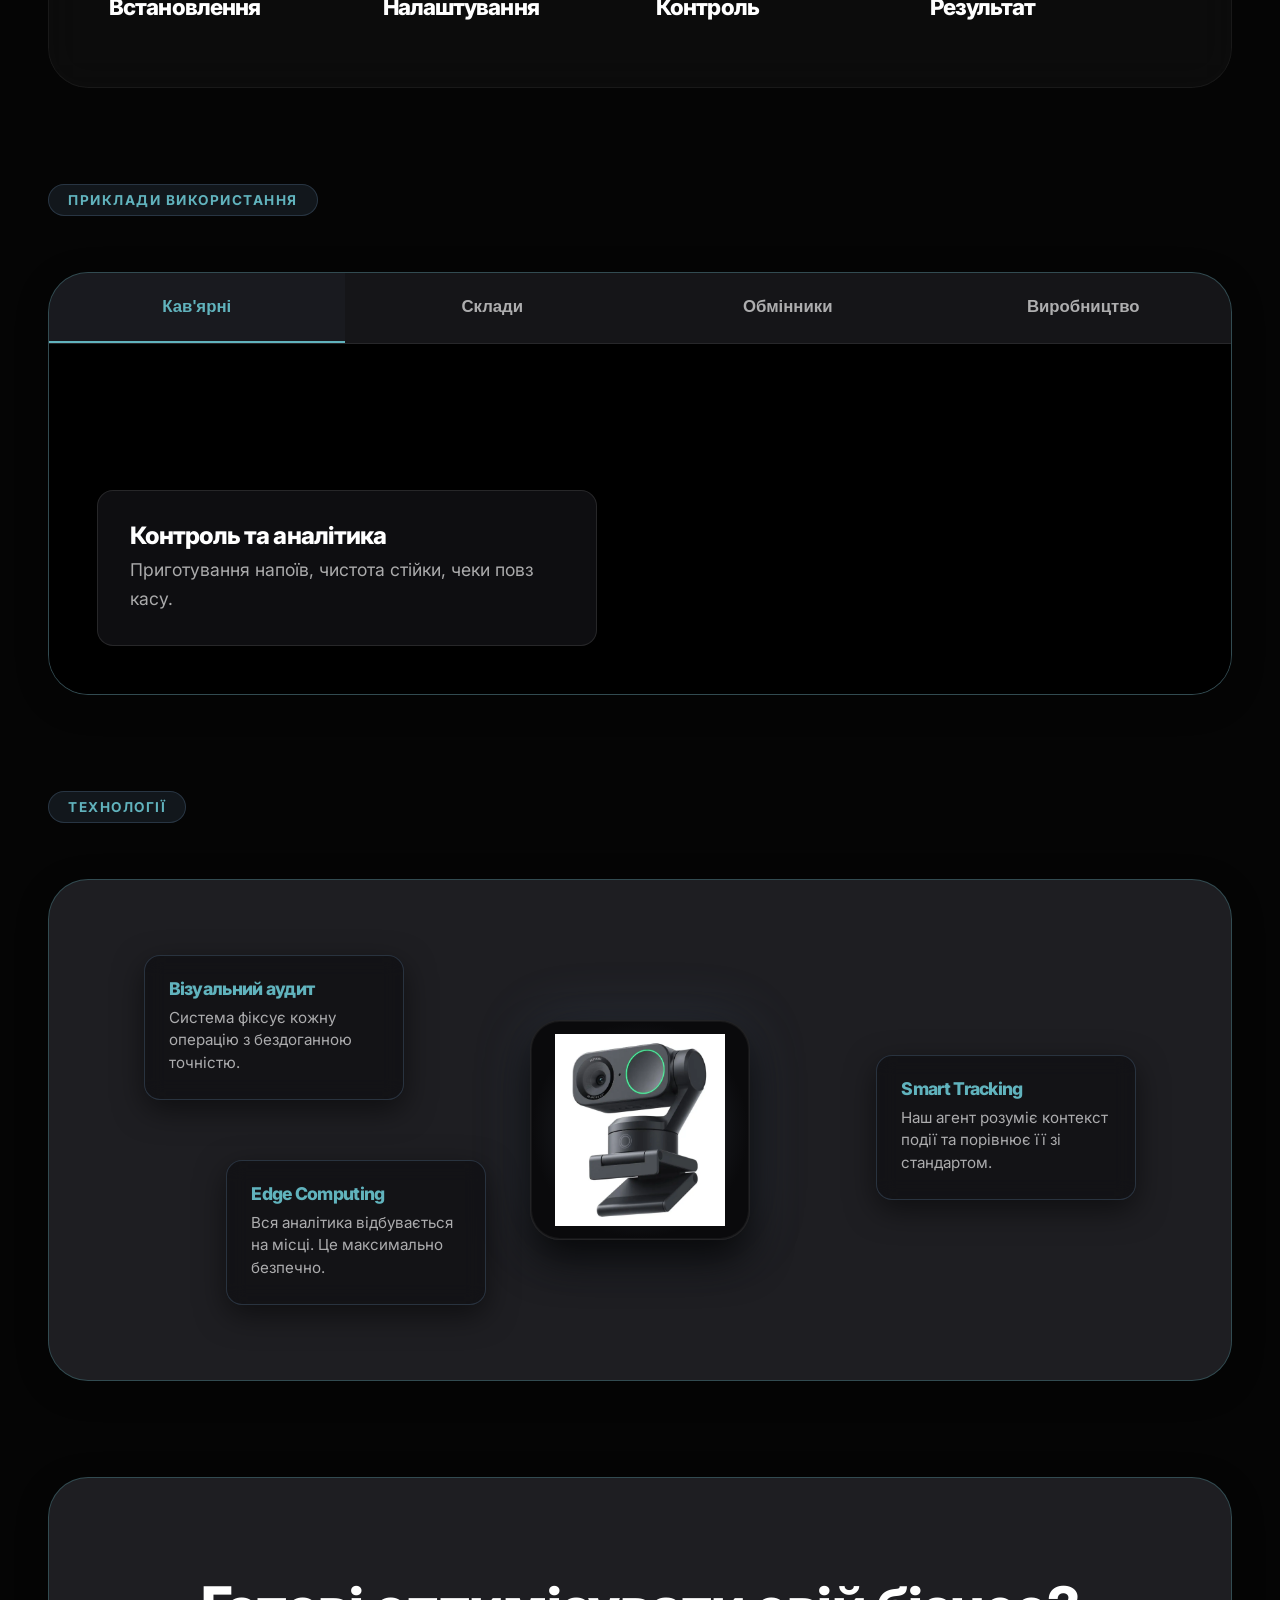
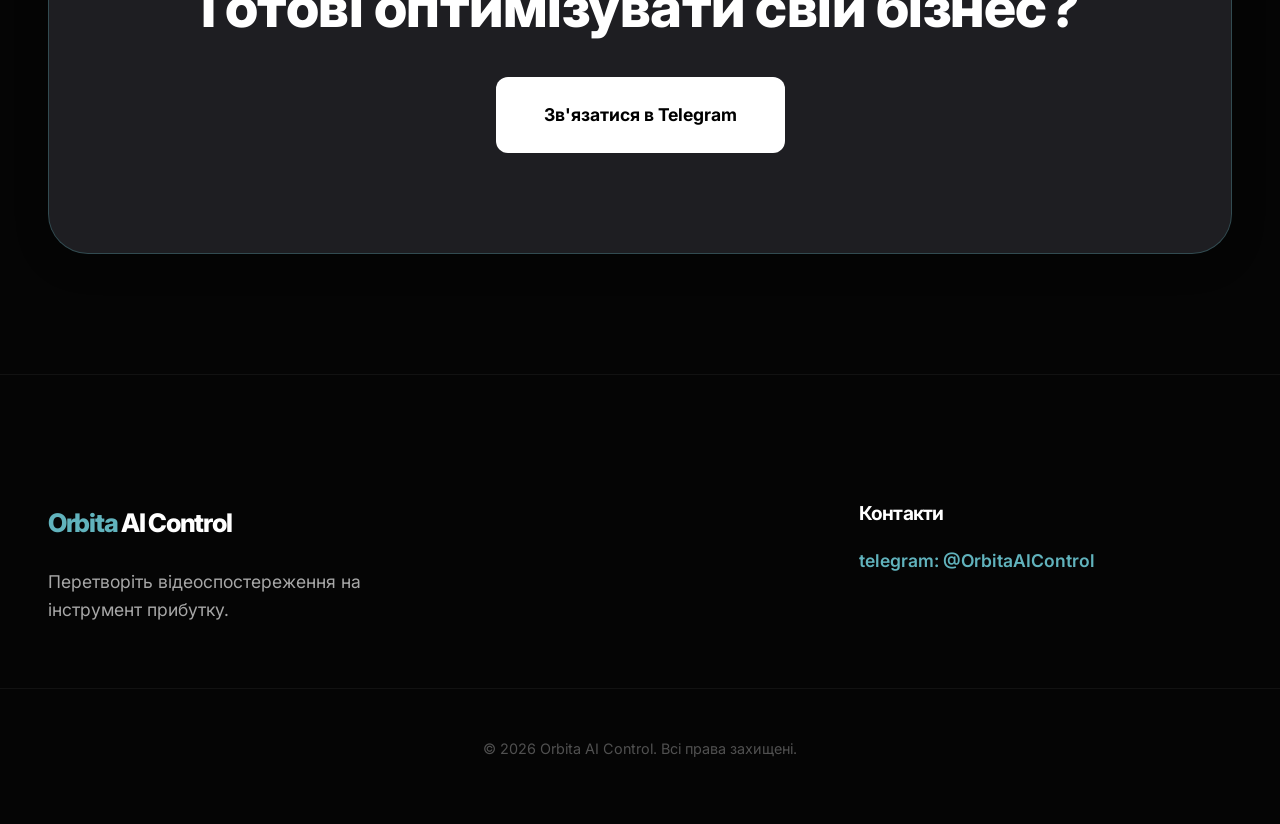
==== commit 394a2fa9: "Add files via upload" ====
--- a/index.html
+++ b/index.html
@@ -38,135 +38,96 @@
 
                 <!-- 1. Hero Section -->
                 <div class="bento-card bento-span-3 hero-card-custom fade-in"
-                    style="min-height: 600px; padding: 4rem 2rem; overflow: hidden; justify-content: center; position: relative; display: flex; align-items: center;">
-                    <div class="bento-content text-left"
-                        style="z-index: 2; width: 100%; max-width: 900px; margin: 0; align-items: flex-start;">
-                        <h1 class="hero-title" style="margin-bottom: 1.5rem; text-align: left;"><span
-                                style="color: #61b3bd;">Orbita AI Control:</span><br>Ваш автономний цифровий аудитор 24/7</h1>
-                        <ul
-                            style="list-style: none; padding: 0; margin-bottom: 2.5rem; font-size: 1.25rem; line-height: 1.8; text-align: left; color: #fff;">
-                            <li style="display: flex; align-items: flex-start; margin-bottom: 15px;"><span
-                                    style="color: #61b3bd; margin-right: 10px; font-size: 1.5rem; line-height: 1;">•</span> Інтелектуальний контроль каси та персоналу: виявляйте порушення до того, як вони стануть збитками.</li>
-                            <li style="display: flex; align-items: flex-start;"><span
-                                    style="color: #61b3bd; margin-right: 10px; font-size: 1.5rem; line-height: 1;">•</span> Повний нагляд без вашої участі: система сама знайде критичні моменти та сповістить вас.</li>
+                    style="min-height: 700px; padding: 6rem 4rem; justify-content: flex-end;">
+                    <div class="bento-content text-left" style="max-width: 1000px;">
+                        <h1 class="hero-title"><span style="color: var(--accent-color);">Orbita AI Control</span><br>Ваш автономний цифровий аудитор 24/7</h1>
+                        <ul class="hero-features-list">
+                            <li><span>•</span> Інтелектуальний контроль каси та персоналу</li>
+                            <li><span>•</span> Повний нагляд без вашої участі</li>
                         </ul>
                     </div>
                 </div>
 
                 <!-- 1.2. Benefits for Owner -->
-                <div class="bento-span-3 section-header-card fade-in" id="benefits" style="margin-top: 2rem;">
-                    <h2 class="section-badge badge" style="margin:0;">Чому Orbita AI Control необхідна вашому бізнесу?
-                    </h2>
-                </div>
-
-                <div class="bento-card bento-span-1 card-compact glass-card fade-in">
+                <div class="bento-span-3 section-header-card fade-in" id="benefits">
+                    <h2 class="section-badge badge">Переваги системи</h2>
+                </div>
+
+                <div class="bento-card bento-span-1 glass-card fade-in">
                     <div class="bento-content">
                         <div class="card-icon icon-turquoise">
                             <svg width="40" height="40" viewBox="0 0 24 24" fill="none" stroke="currentColor" stroke-width="2" stroke-linecap="round" stroke-linejoin="round"><circle cx="12" cy="12" r="10"></circle><polyline points="12 6 12 12 16 14"></polyline></svg>
                         </div>
                         <h3 class="card-title">Економія часу</h3>
-                        <p class="card-text">Вам більше не потрібно переглядати години відео з камер. Система сама
-                            знайде критичні моменти та надішле звіт у Telegram.</p>
-                    </div>
-                </div>
-
-                <div class="bento-card bento-span-1 card-compact glass-card fade-in delay-1">
+                        <p class="card-text">Система сама знайде критичні моменти та надішле звіт у Telegram.</p>
+                    </div>
+                </div>
+
+                <div class="bento-card bento-span-1 glass-card fade-in delay-1">
                     <div class="bento-content">
                         <div class="card-icon icon-turquoise">
                             <svg width="40" height="40" viewBox="0 0 24 24" fill="none" stroke="currentColor" stroke-width="2" stroke-linecap="round" stroke-linejoin="round"><path d="M12 22s8-4 8-10V5l-8-3-8 3v7c0 6 8 10 8 10z"></path></svg>
                         </div>
                         <h3 class="card-title">Запобігання втратам</h3>
-                        <p class="card-text">Моментальне виявлення неоформлених чеків, виносу товару або помилок
-                            персоналу на касі.</p>
-                    </div>
-                </div>
-
-                <div class="bento-card bento-span-1 card-compact glass-card fade-in delay-2">
+                        <p class="card-text">Моментальне виявлення неоформлених чеків або помилок персоналу.</p>
+                    </div>
+                </div>
+
+                <div class="bento-card bento-span-1 glass-card fade-in delay-2">
                     <div class="bento-content">
                         <div class="card-icon icon-turquoise">
                             <svg width="40" height="40" viewBox="0 0 24 24" fill="none" stroke="currentColor" stroke-width="2" stroke-linecap="round" stroke-linejoin="round"><path d="M1 12s4-8 11-8 11 8 11 8-4 8-11 8-11-8-11-8z"></path><circle cx="12" cy="12" r="3"></circle></svg>
                         </div>
                         <h3 class="card-title">Об'єктивність 24/7</h3>
-                        <p class="card-text">Штучний інтелект не втомлюється, не має улюбленців серед персоналу та
-                            працює без вихідних.</p>
-                    </div>
-                </div>
-
-                <div class="bento-card bento-span-3 glass-card fade-in delay-3" style="min-height: 180px;">
-                    <div class="bento-content"
-                        style="flex-direction: row; align-items: center; gap: 2rem; flex-wrap: wrap;">
-                        <div class="card-icon icon-turquoise" style="margin: 0;">
-                            <svg width="56" height="56" viewBox="0 0 24 24" fill="none" stroke="currentColor" stroke-width="2" stroke-linecap="round" stroke-linejoin="round"><line x1="18" y1="20" x2="18" y1="10"></line><line x1="12" y1="20" x2="12" y1="4"></line><line x1="6" y1="20" x2="6" y1="14"></line></svg>
-                        </div>
-                        <div style="flex: 1; min-width: 250px;">
-                            <h3 class="card-title" style="font-size: 1.8rem; margin-bottom: 0.5rem;">Глибока аналітика
-                            </h3>
-                            <p class="card-text" style="font-size: 1.2rem; line-height: 1.6;">Отримуйте статистику
-                                завантаженості точок, швидкості обслуговування та поведінки клієнтів у реальному часі.
-                            </p>
-                        </div>
+                        <p class="card-text">Штучний інтелект працює без вихідних та не має улюбленців.</p>
                     </div>
                 </div>
 
                 <!-- 1.5. About System Block -->
-                <div class="bento-card bento-span-3 fade-in delay-1"
-                    style="background: #1e1e22; border-color: rgba(93, 126, 158, 0.2);">
-                    <div class="bento-content text-center" style="max-width: 900px; margin: 0 auto; display: block;">
-                        <h2 style="font-size: 2rem; margin-bottom: 1rem; color: #fff;">Orbita AI Control -
-                            Інтелектуальна система управління ефективністю персоналу та робочих процесів.</h2>
-                        <p
-                            style="font-size: 1.15rem; color: var(--accent-color); margin-bottom: 1.5rem; font-weight: 600;">
-                            Перетворюємо відео та аудіо на точні дані. Замінюємо суб'єктивні оцінки прозорою аналітикою
-                            на базі ШІ для зростання вашого прибутку.</p>
-
-                        <div
-                            style="background: #111114; padding: 2rem; border-radius: 20px; border: 1px solid rgba(255,255,255,0.05); text-align: left;">
-                            <h3 style="color: #fff; margin-bottom: 0.8rem; font-size: 1.3rem;">Про систему</h3>
-                            <p style="color: var(--text-secondary); font-size: 1.05rem; line-height: 1.6;">Orbita AI
-                                Control – це цифрове рішення, яке аналізує реальні дії співробітників та робочих
-                                процесів. Ми допомагаємо бізнесу бачити не просто сухі цифри звітів, а реальну картину
-                                взаємодії із клієнтами. Система фіксує порушення регламентів у часі і виявляє точки
-                                зростання виручки.</p>
+                <div class="bento-card bento-span-3 glass-card fade-in delay-1">
+                    <div class="bento-content text-center" style="max-width: 1000px; margin: 0 auto;">
+                        <h2 style="font-size: 2.5rem; margin-bottom: 2rem;">Інтелектуальна система управління ефективністю</h2>
+                        <p style="font-size: 1.25rem; color: var(--accent-color); margin-bottom: 3rem; font-weight: 500;">
+                            Перетворюємо відео та аудіо на точні дані. Замінюємо суб'єктивні оцінки прозорою аналітикою.
+                        </p>
+
+                        <div style="background: rgba(255,255,255,0.02); padding: 3rem; border-radius: 30px; border: 1px solid rgba(255,255,255,0.05); text-align: left;">
+                            <h3 style="margin-bottom: 1rem;">Про систему</h3>
+                            <p style="color: var(--text-secondary); font-size: 1.1rem; line-height: 1.7;">Orbita AI Control – це цифрове рішення, яке аналізує реальні дії співробітників. Ми допомагаємо бізнесу бачити реальну картину взаємодії із клієнтами та виявляти точки зростання виручки.</p>
                         </div>
                     </div>
                 </div>
 
                 <!-- 2. Pain Points -->
-                <div class="bento-span-3 section-header-card fade-in" id="problems" style="margin-top: 2rem;">
-                    <h2 class="section-badge badge" style="margin:0;">Проблеми, які ми вирішуємо</h2>
-                </div>
-
-                <div class="bento-card bento-span-1 card-compact fade-in"
-                    style="background-color: #bdb76b; color: #000;">
-                    <div class="bento-content">
-                        <div class="card-icon">
+                <div class="bento-span-3 section-header-card fade-in" id="problems" style="margin-top: 4rem;">
+                    <h2 class="section-badge badge">Проблеми, які ми вирішуємо</h2>
+                </div>
+
+                <div class="bento-card bento-span-1 glass-card fade-in">
+                    <div class="bento-content">
+                        <div class="card-icon icon-turquoise">
                             <svg width="40" height="40" viewBox="0 0 24 24" fill="none" stroke="currentColor" stroke-width="2" stroke-linecap="round" stroke-linejoin="round"><path d="M17 21v-2a4 4 0 0 0-4-4H5a4 4 0 0 0-4 4v2"></path><circle cx="9" cy="7" r="4"></circle><path d="M23 21v-2a4 4 0 0 0-3-3.87"></path><path d="M16 3.13a4 4 0 0 1 0 7.75"></path></svg>
                         </div>
                         <h3 class="card-title">Людський фактор</h3>
-                        <p class="card-text" style="color: rgba(0,0,0,0.8);">Забудьте про «забуті» чеки та помилки
-                            касирів. Orbita AI Control бачить
-                            кожну дію.</p>
-                    </div>
-                </div>
-
-                <div class="bento-card bento-stat-accent bento-span-1 card-compact fade-in delay-1">
-                    <div class="bento-content text-center" style="justify-content: center;">
-                        <div class="stat-value">До 20%</div>
-                        <div class="stat-label">Високі збитки</div>
-                        <p class="card-text" style="color: rgba(0,0,0,0.8); margin-top: 0.5rem; font-weight: 500;">
-                            Повертаємо прибуток, який раніше зникав через неефективність.</p>
-                    </div>
-                </div>
-
-                <div class="bento-card bento-span-1 card-compact fade-in delay-2"
-                    style="background-color: #bdb76b; color: #000;">
-                    <div class="bento-content">
-                        <div class="card-icon">
+                        <p class="card-text">Забудьте про «забуті» чеки та помилки касирів. Orbita AI Control бачить кожну дію.</p>
+                    </div>
+                </div>
+
+                <div class="bento-card bento-span-1 glass-card fade-in delay-1">
+                    <div class="bento-content text-center">
+                        <div class="stat-value" style="color: var(--accent-color); font-size: 5rem;"> До 20%</div>
+                        <div class="stat-label" style="color: #ff4d4d;">Втраченого прибутку</div>
+                        <p class="card-text" style="margin-top: 1rem;">Ми повертаємо кошти, які раніше зникали через неефективність.</p>
+                    </div>
+                </div>
+
+                <div class="bento-card bento-span-1 glass-card fade-in delay-2">
+                    <div class="bento-content">
+                        <div class="card-icon icon-turquoise">
                             <svg width="40" height="40" viewBox="0 0 24 24" fill="none" stroke="currentColor" stroke-width="2" stroke-linecap="round" stroke-linejoin="round"><polygon points="13 2 3 14 12 14 11 22 21 10 12 10 13 2"></polygon></svg>
                         </div>
-                        <h3 class="card-title">Блекаути та зв'язок</h3>
-                        <p class="card-text" style="color: rgba(0,0,0,0.8);">Наші системи споживають мінімум енергії та
-                            працюють автономно.</p>
+                        <h3 class="card-title">Блекаути</h3>
+                        <p class="card-text">Наші системи споживають мінімум енергії та працюють повністю автономно.</p>
                     </div>
                 </div>
 
@@ -241,43 +202,43 @@
                 </div>
 
                 <!-- 4. Niche Solutions -->
-                <div class="bento-span-3 section-header-card fade-in" id="niche" style="margin-top: 2rem;">
-                    <h2 class="section-badge badge" style="margin:0;">приклади використання</h2>
-                </div>
-
-                <div class="bento-card bento-span-3 tabs-container fade-in" style="padding: 0;">
+                <div class="bento-span-3 section-header-card fade-in" id="niche" style="margin-top: 4rem;">
+                    <h2 class="section-badge badge">Приклади використання</h2>
+                </div>
+
+                <div class="bento-card bento-span-3 tabs-container glass-card fade-in" style="padding: 0;">
                     <div class="tabs-header">
-                        <button class="tab-btn active" data-tab="tab-1">Кав'ярні та Ресторани</button>
-                        <button class="tab-btn" data-tab="tab-2">Склади та Логістика</button>
-                        <button class="tab-btn" data-tab="tab-3">Обмінні пункти</button>
+                        <button class="tab-btn active" data-tab="tab-1">Кав'ярні</button>
+                        <button class="tab-btn" data-tab="tab-2">Склади</button>
+                        <button class="tab-btn" data-tab="tab-3">Обмінники</button>
                         <button class="tab-btn" data-tab="tab-4">Виробництво</button>
                     </div>
                     <div class="tabs-content">
                         <div class="tab-pane active" id="tab-1">
                             <div class="tab-bg tab-bg-1" data-bg="tab-bg-1"></div>
                             <div class="tab-text">
-                                <h3>контроль та аналітика</h3>
-                                <p>Приготування напоїв, чистота стійки, чеки мимо каси.</p>
+                                <h3>Контроль та аналітика</h3>
+                                <p>Приготування напоїв, чистота стійки, чеки повз касу.</p>
                             </div>
                         </div>
                         <div class="tab-pane" id="tab-2">
                             <div class="tab-bg tab-bg-2" data-bg="tab-bg-2"></div>
                             <div class="tab-text">
-                                <h3>контроль та аналітика</h3>
+                                <h3>Логістичний нагляд</h3>
                                 <p>Якість пакування, наявність ТТН, техніка безпеки.</p>
                             </div>
                         </div>
                         <div class="tab-pane" id="tab-3">
                             <div class="tab-bg tab-bg-3" data-bg="tab-bg-3"></div>
                             <div class="tab-text">
-                                <h3>контроль та аналітика</h3>
-                                <p>Перерахунок готівки, безпека зони, відповідність курсу.</p>
+                                <h3>Фінансова безпека</h3>
+                                <p>Перерахунок готівки, безпека зони, відповідність регламенту.</p>
                             </div>
                         </div>
                         <div class="tab-pane" id="tab-4">
                             <div class="tab-bg tab-bg-4" data-bg="tab-bg-4"></div>
                             <div class="tab-text">
-                                <h3>контроль та аналітика</h3>
+                                <h3>Режимний контроль</h3>
                                 <p>Дотримання регламентів, фіксування браку на лінії.</p>
                             </div>
                         </div>
@@ -285,45 +246,36 @@
                 </div>
 
                 <!-- 5. Future Tech -->
-                <div class="bento-span-3 section-header-card fade-in" style="margin-top: 2rem;">
-                    <h2 class="section-badge badge" style="margin:0;">Технології майбутнього</h2>
-                </div>
-
-                <div class="bento-card bento-span-3 tech-container fade-in" style="padding: 0;">
+                <div class="bento-span-3 section-header-card fade-in" style="margin-top: 4rem;">
+                    <h2 class="section-badge badge">Технології</h2>
+                </div>
+
+                <div class="bento-card bento-span-3 tech-container glass-card fade-in" style="padding: 0;">
                     <div class="tech-image-wrapper">
                         <div class="tech-callout callout-1">
-                            <h4>Абсолютний візуальний аудит</h4>
-                            <p>Система фіксує кожну фінансову операцію та серійний номер товару з бездоганною точністю.
-                            </p>
+                            <h4>Візуальний аудит</h4>
+                            <p>Система фіксує кожну операцію з бездоганною точністю.</p>
                         </div>
                         <div class="tech-callout callout-2">
                             <h4>Edge Computing</h4>
-                            <p>Вся аналітика відбувається на місці. Ваші дані не зберігаються в хмарі — це безпечно.</p>
+                            <p>Вся аналітика відбувається на місці. Це максимально безпечно.</p>
                         </div>
                         <div class="tech-callout callout-3">
                             <h4>Smart Tracking</h4>
-                            <p>Наш агент не просто фіксує рух — він розуміє контекст події, порівнює її з GTO-стандартом
-                                і приймає рішення.</p>
-                        </div>
-                        <div class="tech-center-img"
-                            style="padding: 0; background: transparent; border: none; box-shadow: none;">
-                            <img src="images/insta360.png" alt="Insta360 Link 2 та Gmktec G2" loading="lazy"
-                                style="width: 100%; height: 100%; object-fit: contain; filter: drop-shadow(0 20px 30px rgba(0,0,0,0.8));">
+                            <p>Наш агент розуміє контекст події та порівнює її зі стандартом.</p>
+                        </div>
+                        <div class="tech-center-img">
+                            <img src="images/insta360.png" alt="Hardware" loading="lazy">
                         </div>
                     </div>
                 </div>
 
                 <!-- CTA -->
-                <div class="bento-card bento-cta bento-span-3 bento-glow fade-in" id="contact"
-                    style="margin-top: 2rem;">
+                <div class="bento-card bento-cta bento-span-3 glass-card fade-in" id="contact" style="margin-top: 4rem; padding: 100px 40px;">
                     <div class="bento-content text-center">
-                        <h2 style="font-size: 2.5rem; margin-bottom: 2rem;">Дізнатися деталі</h2>
+                        <h2 style="font-size: 3.5rem; margin-bottom: 2.5rem;">Готові оптимізувати свій бізнес?</h2>
                         <div style="display: flex; justify-content: center;">
-                            <a href="https://t.me/OrbitaAIControl" target="_blank" class="btn-telegram">
-                                <svg viewBox="0 0 24 24">
-                                    <path
-                                        d="M11.944 0C5.352 0 0 5.352 0 11.944c0 6.592 5.352 11.944 11.944 11.944 6.592 0 11.944-5.352 11.944-11.944C23.888 5.352 18.536 0 11.944 0zm5.833 8.356l-1.99 9.389c-.148.667-.546.824-1.102.518l-3.037-2.231-1.463 1.407c-.161.161-.295.295-.602.295l.217-3.083 5.611-5.07c.245-.217-.051-.334-.375-.12l-6.935 4.361-2.99-.935c-.648-.204-.658-.648.139-.958l11.694-4.509c.542-.199 1.014.125.833.935z" />
-                                </svg>
+                            <a href="https://t.me/OrbitaAIControl" target="_blank" class="btn btn-telegram">
                                 Зв'язатися в Telegram
                             </a>
                         </div>
@@ -340,15 +292,12 @@
                 <a href="#" class="logo">
                     <span class="logo-accent">Orbita</span> AI Control
                 </a>
-                <p style="color: var(--text-secondary); margin-top: 1rem; font-size: 0.95rem;">
-                    Перетворіть відеоспостереження на інструмент прибутку.
-                </p>
+                <p>Перетворіть відеоспостереження на інструмент прибутку.</p>
             </div>
 
             <div class="footer-contact">
-                <h4>Зв'язок</h4>
-                <p><a href="https://t.me/OrbitaAIControl"
-                        style="color: var(--text-secondary); text-decoration: none;">telegram: @OrbitaAIControl</a></p>
+                <h4>Контакти</h4>
+                <p><a href="https://t.me/OrbitaAIControl">telegram: @OrbitaAIControl</a></p>
             </div>
         </div>
         <div class="footer-bottom container">
--- a/css/style.css
+++ b/css/style.css
@@ -1,19 +1,23 @@
 :root {
-    --bg-color: #000000;
-    --surface-color: #111114;
-    --surface-light: #1c1c22;
-    --accent-color: #5d7e9e;
-    --accent-glow: rgba(93, 126, 158, 0.4);
+    --bg-color: #050505;
+    --surface-color: rgba(255, 255, 255, 0.03);
+    --surface-light: rgba(255, 255, 255, 0.06);
+    --accent-color: #61b3bd;
+    --accent-glow: rgba(97, 179, 189, 0.3);
     --text-primary: #ffffff;
-    --text-secondary: #e0e0e0;
-    --font-main: 'Inter', sans-serif;
-    --transition: 0.3s cubic-bezier(0.25, 0.8, 0.25, 1);
+    --text-secondary: rgba(255, 255, 255, 0.65);
+    --font-main: 'Inter', system-ui, -apple-system, sans-serif;
+    --transition: 0.5s cubic-bezier(0.16, 1, 0.3, 1);
+    --border-radius: 40px;
+    --grid-gap: 32px;
 }
 
 * {
     margin: 0;
     padding: 0;
     box-sizing: border-box;
+    -webkit-font-smoothing: antialiased;
+    -moz-osx-font-smoothing: grayscale;
 }
 
 img, video, canvas, svg {
@@ -31,30 +35,28 @@
     font-family: var(--font-main);
     background-color: var(--bg-color);
     color: var(--text-primary);
-    line-height: 1.7;
-    font-weight: 500;
+    line-height: 1.6;
+    font-weight: 400;
     overflow-x: hidden;
 }
 
 /* Typography */
-h1,
-h2,
-h3,
-h4 {
-    line-height: 1.2;
+h1, h2, h3, h4 {
+    line-height: 1.05;
     font-weight: 800;
+    letter-spacing: -0.04em;
 }
 
 .highlight {
     color: var(--accent-color);
-    text-shadow: 0 0 10px var(--accent-glow);
+    text-shadow: 0 0 20px var(--accent-glow);
 }
 
 /* Utility */
 .container {
-    max-width: 1200px;
+    max-width: 1400px;
     margin: 0 auto;
-    padding: 0 2rem;
+    padding: 0 3rem;
 }
 
 /* Header */
@@ -64,16 +66,16 @@
     left: 0;
     width: 100%;
     z-index: 1000;
-    padding: 1.5rem 0;
+    padding: 2rem 0;
     transition: var(--transition);
     background: transparent;
 }
 
 .header.scrolled {
-    background: rgba(0, 0, 0, 0.9);
-    backdrop-filter: blur(10px);
-    -webkit-backdrop-filter: blur(10px);
-    padding: 1rem 0;
+    background: rgba(5, 5, 5, 0.7);
+    backdrop-filter: blur(20px);
+    -webkit-backdrop-filter: blur(20px);
+    padding: 1.2rem 0;
     border-bottom: 1px solid rgba(255, 255, 255, 0.05);
 }
 
@@ -90,62 +92,28 @@
 }
 
 .logo {
-    font-size: 1.5rem;
+    font-size: 1.6rem;
     font-weight: 800;
     color: var(--text-primary);
     text-decoration: none;
-    letter-spacing: -0.5px;
+    letter-spacing: -0.05em;
 }
 
 .logo-accent {
     color: var(--accent-color);
 }
 
-.nav-list {
-    display: flex;
-    list-style: none;
-    gap: 2rem;
-    align-items: center;
-}
-
-.nav-link {
-    color: var(--text-secondary);
-    text-decoration: none;
-    font-weight: 600;
-    font-size: 0.95rem;
-    transition: var(--transition);
-    position: relative;
-}
-
-.nav-link:hover {
-    color: var(--text-primary);
-}
-
-.nav-link::after {
-    content: '';
-    position: absolute;
-    bottom: -4px;
-    left: 0;
-    width: 0;
-    height: 2px;
-    background: var(--accent-color);
-    transition: var(--transition);
-}
-
-.nav-link:hover::after {
-    width: 100%;
-}
-
 /* Buttons */
 .btn {
-    display: inline-block;
-    padding: 0.75rem 1.75rem;
-    border-radius: 12px;
+    display: inline-flex;
+    align-items: center;
+    justify-content: center;
+    padding: 1rem 2.5rem;
+    border-radius: 100px;
     font-family: inherit;
     font-weight: 600;
     font-size: 1rem;
     text-decoration: none;
-    text-align: center;
     cursor: pointer;
     transition: var(--transition);
     border: none;
@@ -153,78 +121,32 @@
 
 .btn-primary {
     background-color: var(--accent-color);
-    color: #000000;
-    box-shadow: 0 0 15px var(--accent-glow);
+    color: #000;
 }
 
 .btn-primary:hover {
-    box-shadow: 0 0 25px var(--accent-color);
-    transform: translateY(-2px);
-}
-
-.btn-outline {
-    background-color: transparent;
-    color: var(--accent-color);
-    border: 1px solid var(--accent-color);
-}
-
-.btn-outline:hover {
-    background-color: rgba(93, 126, 158, 0.1);
-    transform: translateY(-2px);
+    transform: scale(1.05);
+    box-shadow: 0 0 30px var(--accent-glow);
 }
 
 .btn-telegram {
-    background-color: #61b3bd;
-    color: #fff;
-    display: inline-flex;
-    align-items: center;
-    gap: 0.8rem;
-    font-weight: 800;
-    padding: 1.2rem 2.5rem;
-    border-radius: 50px;
-    text-decoration: none;
-    transition: var(--transition);
+    background-color: #fff;
+    color: #000;
+    padding: 1.5rem 3rem;
+    font-weight: 700;
+    font-size: 1.1rem;
 }
 
 .btn-telegram:hover {
-    background-color: #529ba4;
-    box-shadow: 0 0 30px rgba(97, 179, 189, 0.4);
-    transform: translateY(-3px);
-}
-
-.btn-telegram svg {
-    width: 24px;
-    height: 24px;
-    fill: currentColor;
-}
-
-/* Mobile Menu */
-.mobile-menu-btn {
-    display: none;
-    background: none;
-    border: none;
-    cursor: pointer;
-    flex-direction: column;
-    gap: 5px;
-}
-
-.mobile-menu-btn span {
-    display: block;
-    width: 25px;
-    height: 2px;
-    background: var(--text-primary);
-    transition: var(--transition);
+    background-color: var(--accent-color);
+    color: #000;
+    transform: translateY(-4px) scale(1.02);
 }
 
 /* Layout Overrides */
 .page-main {
-    padding-top: 120px;
-    padding-bottom: 80px;
-    min-height: 100vh;
-}
-
-.container-bento {
-    max-width: 1400px;
+    padding-top: 160px;
+    padding-bottom: 120px;
 }
 
 /* Bento Grid System */
@@ -232,26 +154,27 @@
     display: grid;
     grid-template-columns: repeat(3, 1fr);
     grid-auto-rows: minmax(min-content, auto);
-    gap: 24px;
+    gap: var(--grid-gap);
 }
 
 .bento-card {
-    background-color: var(--surface-color);
-    border-radius: 32px;
-    padding: 40px;
+    background: var(--surface-color);
+    backdrop-filter: blur(20px);
+    -webkit-backdrop-filter: blur(20px);
+    border: 1px solid rgba(255, 255, 255, 0.05);
+    border-radius: var(--border-radius);
+    padding: 60px;
     position: relative;
     overflow: hidden;
-    border-top: 1px solid rgba(255, 255, 255, 0.08);
-    box-shadow: inset 0 0 0 1px rgba(255, 255, 255, 0.02), 0 20px 40px rgba(0, 0, 0, 0.4);
-    transition: transform 0.4s cubic-bezier(0.25, 0.8, 0.25, 1);
+    transition: var(--transition);
     display: flex;
     flex-direction: column;
 }
 
 .bento-card:hover {
-    transform: translateY(-8px);
-    border-top-color: rgba(255, 255, 255, 0.25);
-    box-shadow: 0 30px 60px rgba(0, 0, 0, 0.6), 0 0 20px rgba(93, 126, 158, 0.1);
+    border-color: rgba(255, 255, 255, 0.1);
+    background: var(--surface-light);
+    transform: translateY(-4px);
 }
 
 .bento-span-1 {
@@ -314,11 +237,34 @@
 
 .hero-title,
 .section-title {
-    font-size: clamp(2rem, 5vw, 3.5rem);
-    margin-bottom: 1.5rem;
-    letter-spacing: -1px;
-    line-height: 1.1;
+    font-size: clamp(3rem, 7vw, 5.5rem);
+    margin-bottom: 2rem;
+    letter-spacing: -0.05em;
+    line-height: 1;
     word-wrap: break-word;
+}
+
+.hero-features-list {
+    list-style: none;
+    padding: 0;
+    margin-top: 2rem;
+    display: flex;
+    flex-wrap: wrap;
+    gap: 2rem;
+}
+
+.hero-features-list li {
+    font-size: 1.25rem;
+    font-weight: 500;
+    color: var(--text-secondary);
+    display: flex;
+    align-items: center;
+    gap: 10px;
+}
+
+.hero-features-list li span {
+    color: var(--accent-color);
+    font-size: 1.5rem;
 }
 
 .hero-description {
@@ -655,8 +601,8 @@
 /* Animations (Scroll) */
 .fade-in {
     opacity: 0;
-    transform: translateY(30px);
-    transition: opacity 0.8s ease-out, transform 0.8s ease-out;
+    transform: translateY(40px);
+    transition: opacity 1s cubic-bezier(0.16, 1, 0.3, 1), transform 1s cubic-bezier(0.16, 1, 0.3, 1);
 }
 
 .fade-in.visible {
@@ -674,59 +620,44 @@
 
 /* Footer */
 .footer {
-    background: #000000;
-    padding: 4rem 0 2rem;
+    background: var(--bg-color);
+    padding: 8rem 0 4rem;
     border-top: 1px solid rgba(255, 255, 255, 0.05);
 }
 
 .footer-container {
     display: grid;
-    grid-template-columns: 2fr 1fr 1fr;
-    gap: 3rem;
-    margin-bottom: 3rem;
+    grid-template-columns: 2fr 1fr;
+    gap: 4rem;
+    margin-bottom: 4rem;
 }
 
 .footer-brand p {
     color: var(--text-secondary);
-    margin-top: 1rem;
-    font-size: 0.9rem;
-    max-width: 300px;
+    margin-top: 1.5rem;
+    font-size: 1.1rem;
+    max-width: 400px;
 }
 
 .footer h4 {
     margin-bottom: 1.5rem;
+    font-size: 1.2rem;
+    font-weight: 700;
+}
+
+.footer-contact a {
+    color: var(--accent-color);
+    text-decoration: none;
     font-size: 1.1rem;
-}
-
-.footer ul {
-    list-style: none;
-}
-
-.footer ul li {
-    margin-bottom: 0.75rem;
-}
-
-.footer ul a {
-    color: var(--text-secondary);
-    text-decoration: none;
-    transition: var(--transition);
-}
-
-.footer ul a:hover {
-    color: var(--accent-color);
-}
-
-.footer-contact p {
-    color: var(--text-secondary);
-    margin-bottom: 0.75rem;
+    font-weight: 600;
 }
 
 .footer-bottom {
     text-align: center;
-    padding-top: 2rem;
+    padding-top: 3rem;
     border-top: 1px solid rgba(255, 255, 255, 0.05);
-    color: var(--text-secondary);
-    font-size: 0.85rem;
+    color: rgba(255, 255, 255, 0.3);
+    font-size: 0.9rem;
 }
 
 /* --- NEW COMPONENTS CSS --- */
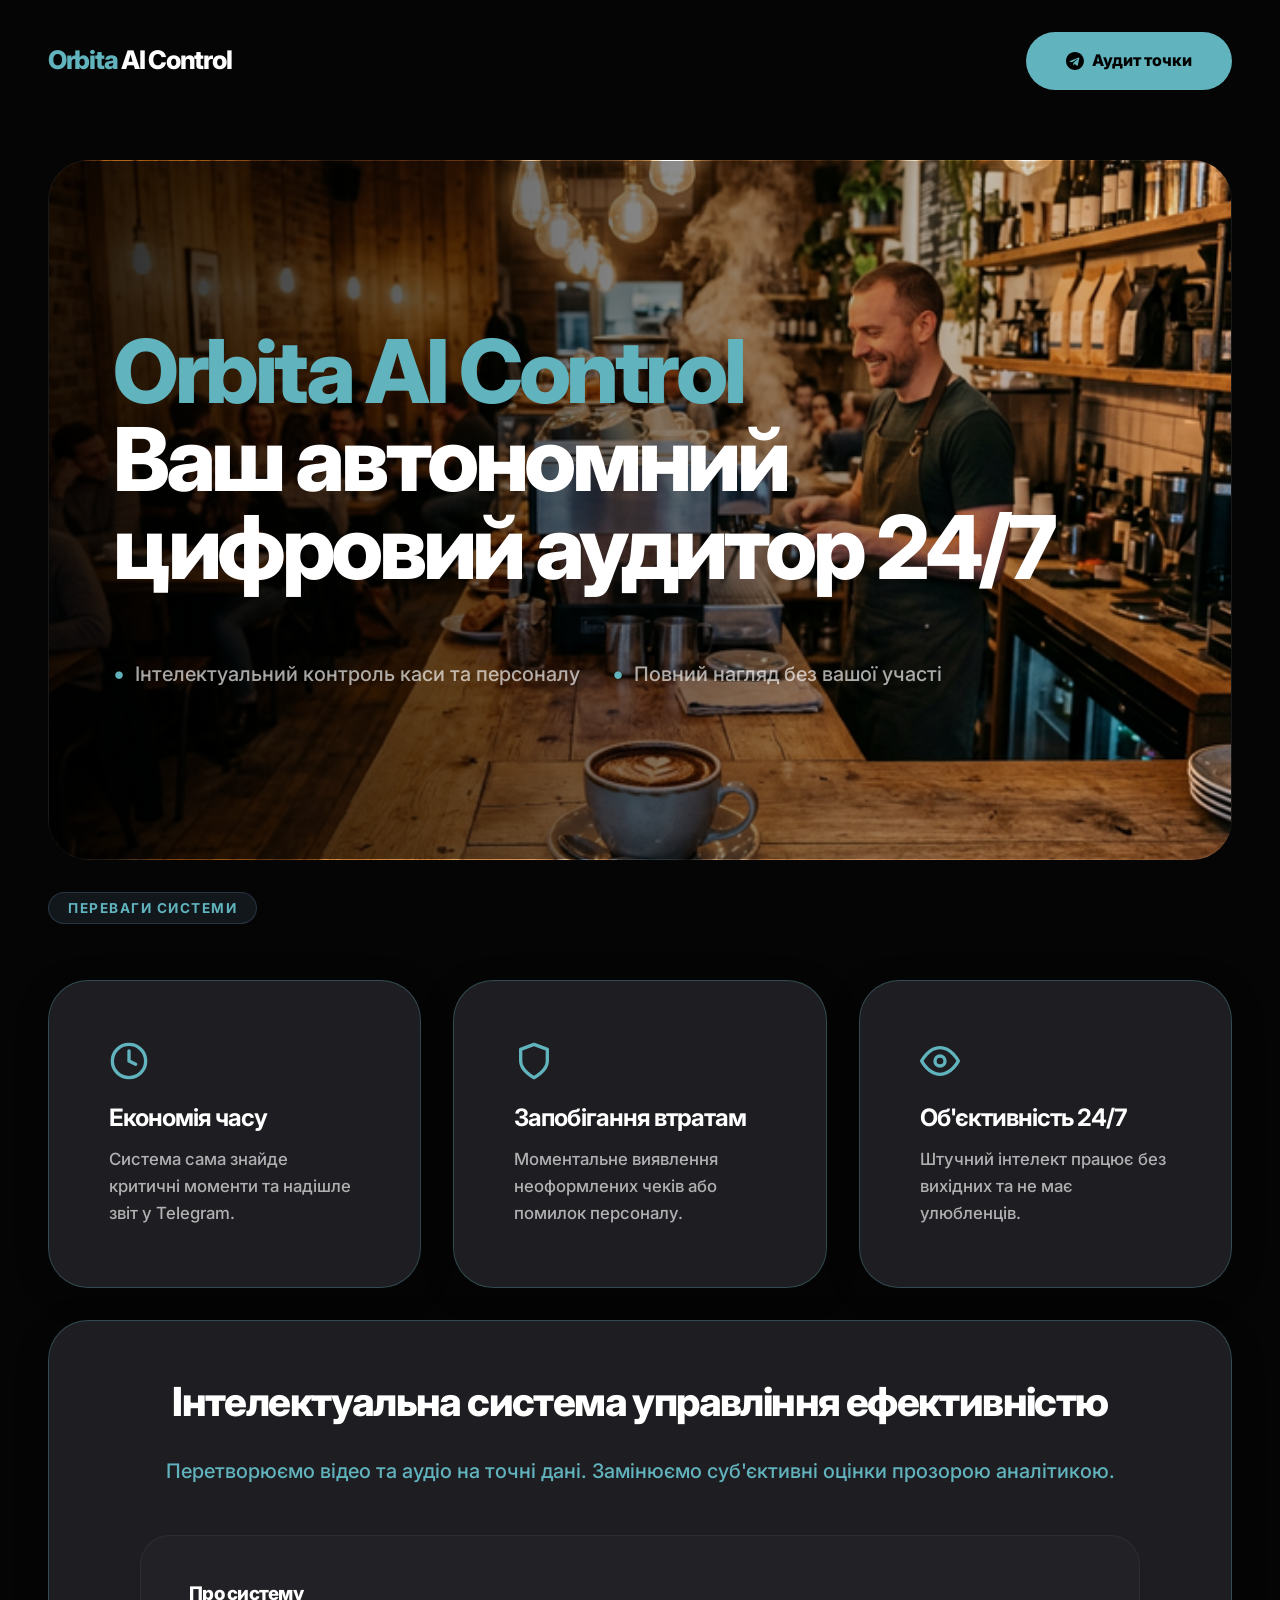
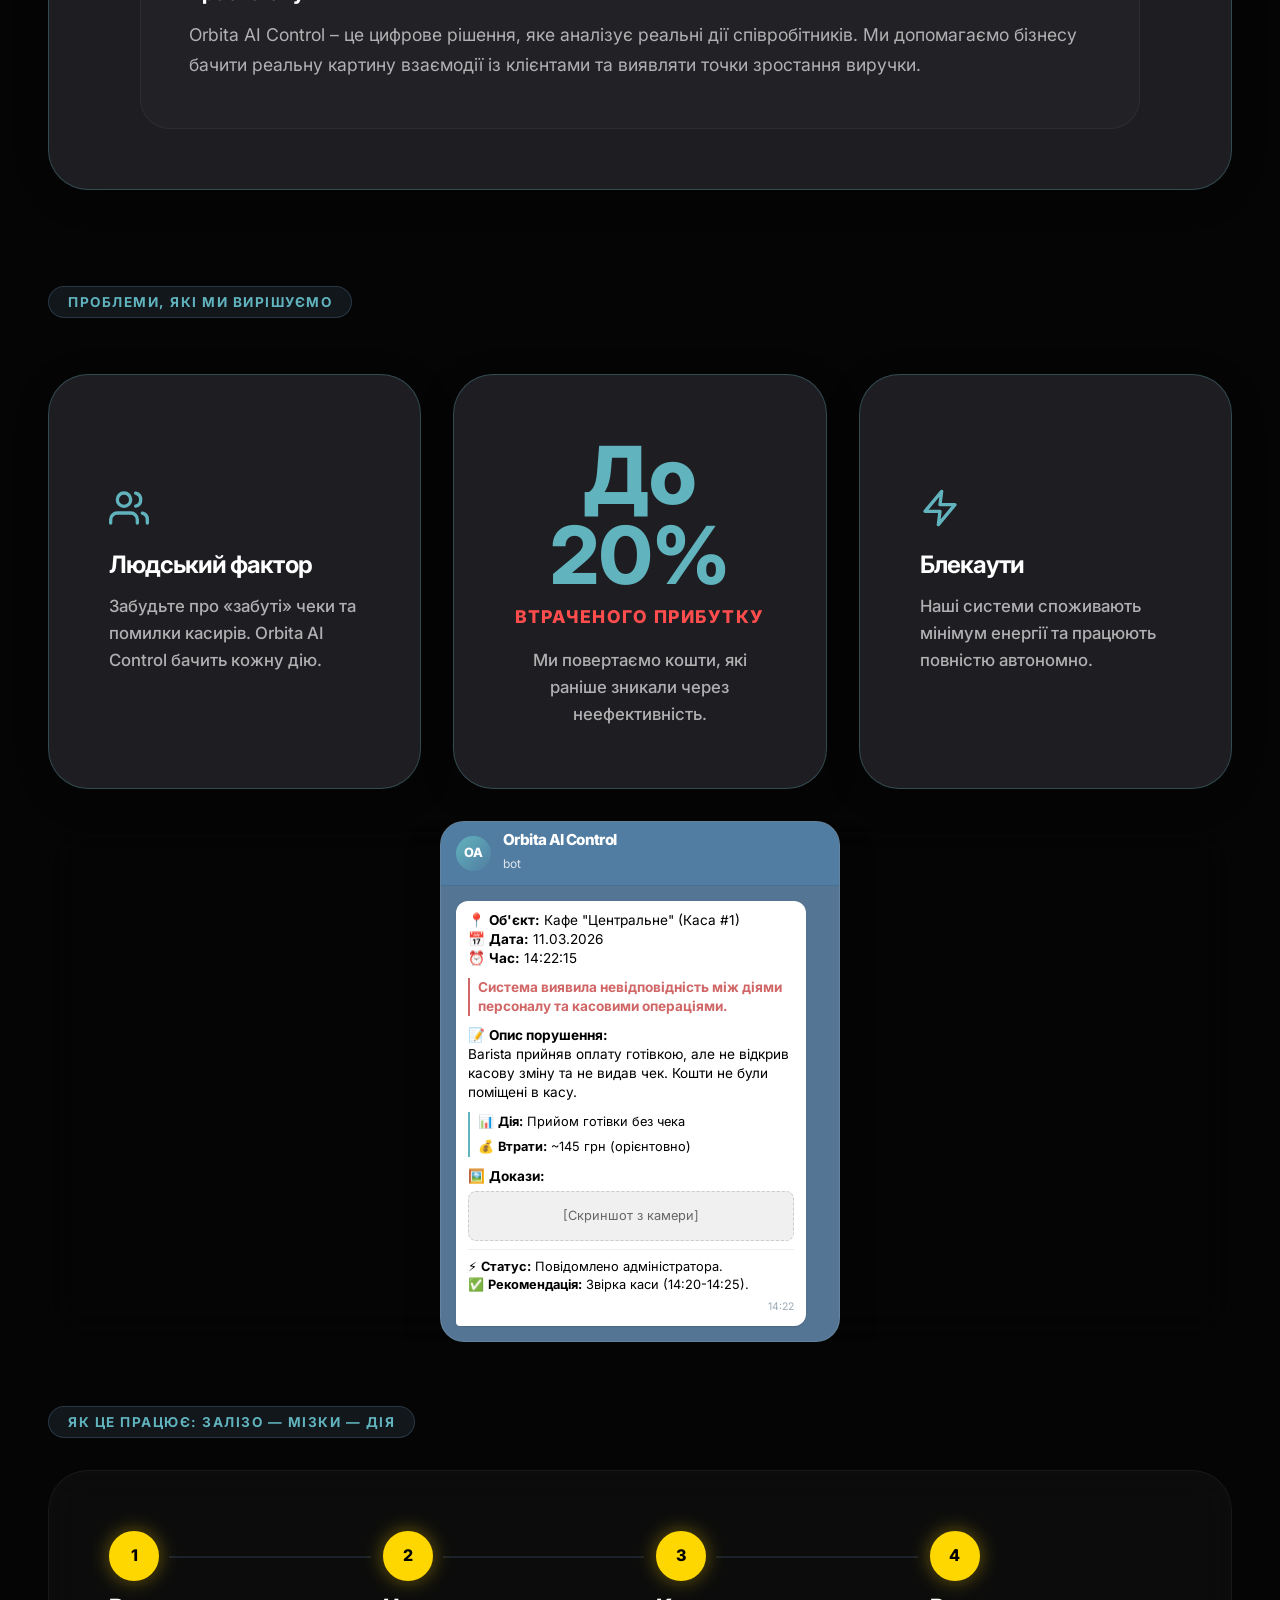
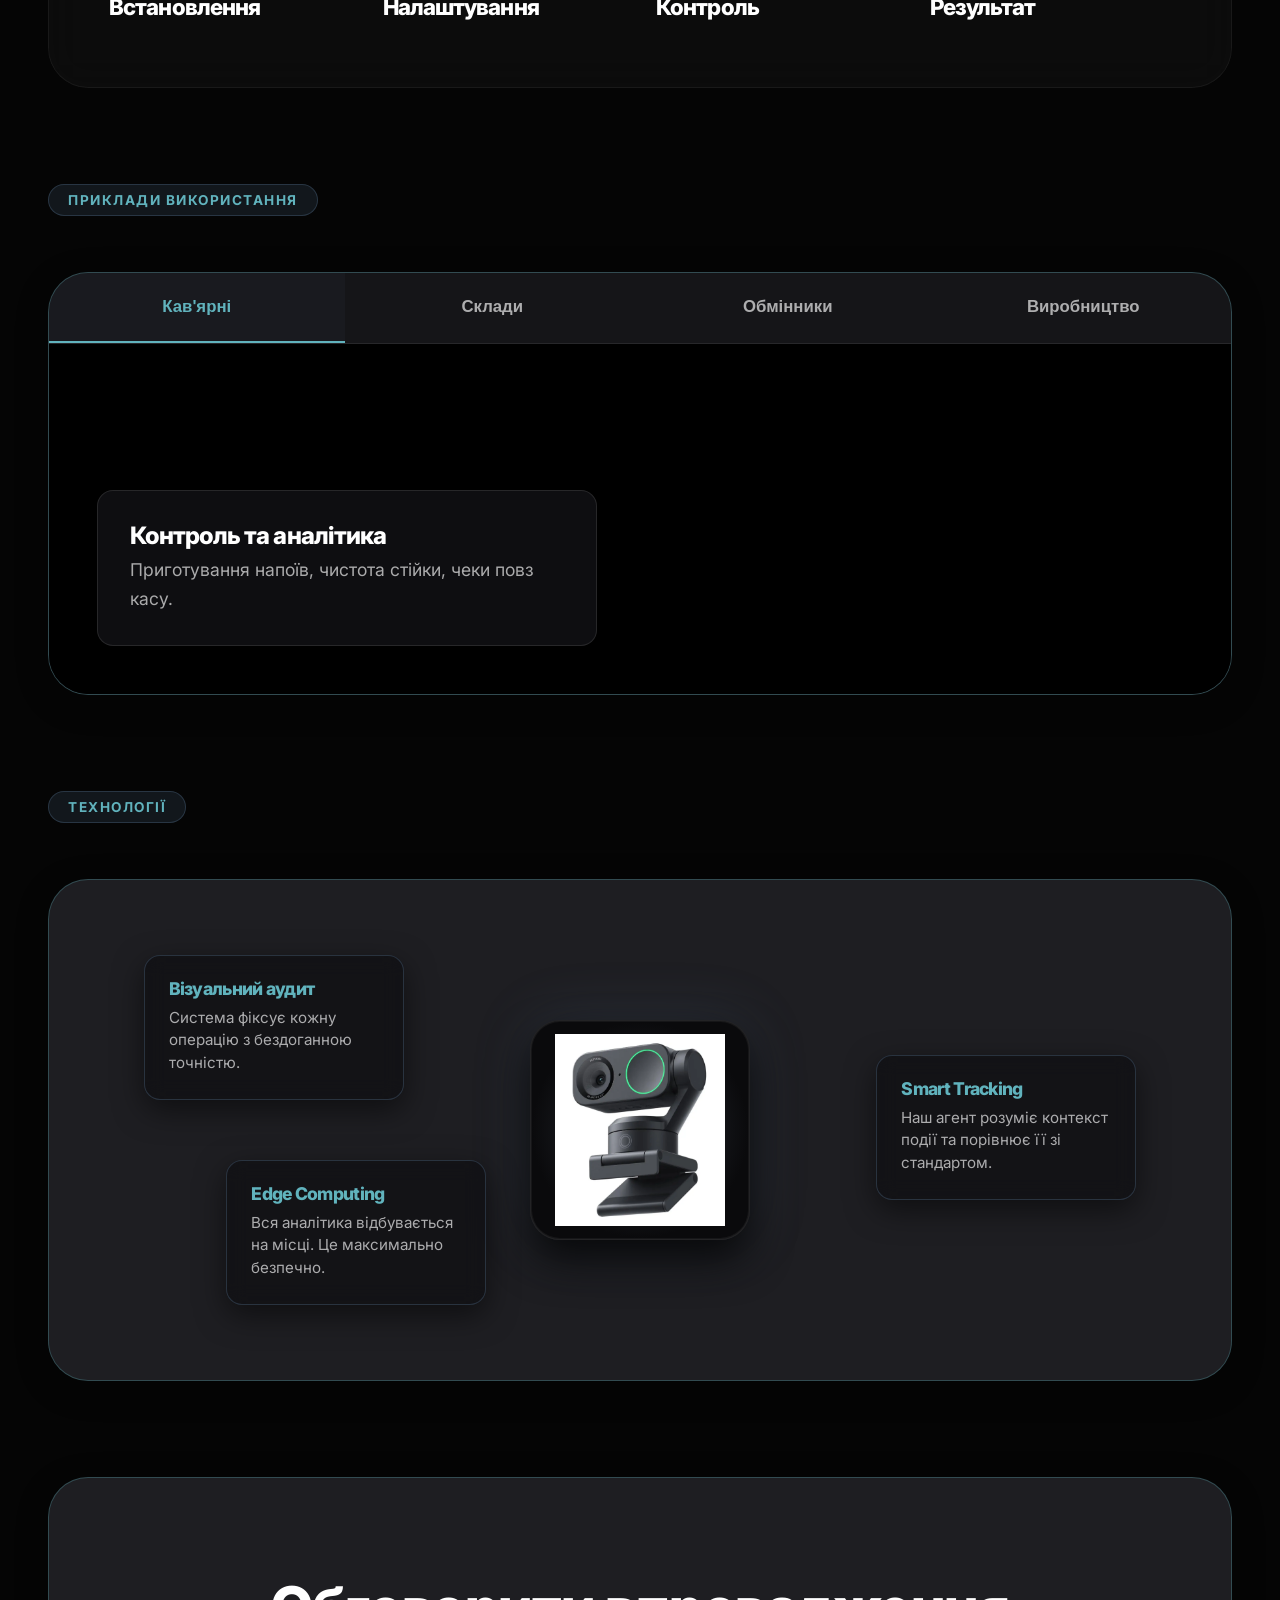
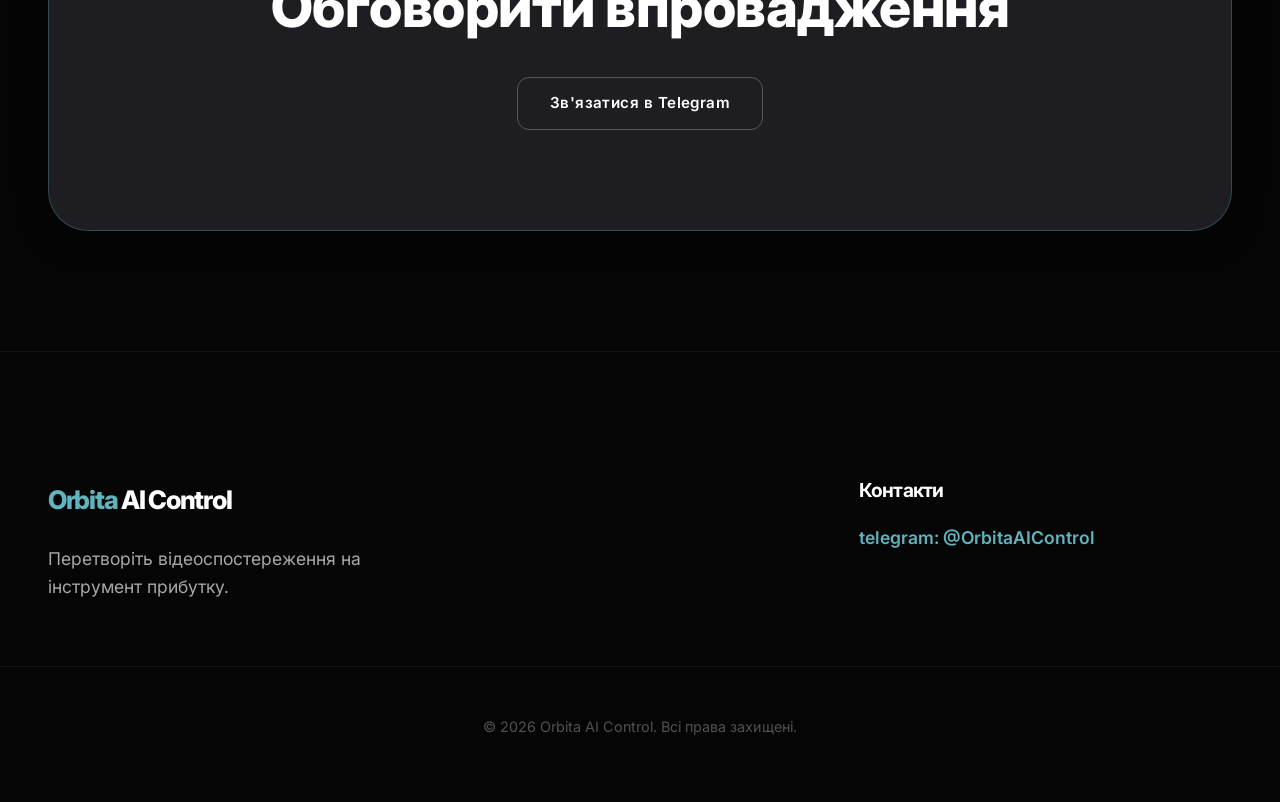
==== commit 7f1abf5a: "Add files via upload кнопка" ====
--- a/index.html
+++ b/index.html
@@ -37,8 +37,7 @@
             <div class="bento-grid">
 
                 <!-- 1. Hero Section -->
-                <div class="bento-card bento-span-3 hero-card-custom fade-in"
-                    style="min-height: 700px; padding: 6rem 4rem; justify-content: flex-end;">
+                <div class="bento-card bento-span-3 hero-card-custom fade-in">
                     <div class="bento-content text-left" style="max-width: 1000px;">
                         <h1 class="hero-title"><span style="color: var(--accent-color);">Orbita AI Control</span><br>Ваш автономний цифровий аудитор 24/7</h1>
                         <ul class="hero-features-list">
@@ -85,15 +84,15 @@
 
                 <!-- 1.5. About System Block -->
                 <div class="bento-card bento-span-3 glass-card fade-in delay-1">
-                    <div class="bento-content text-center" style="max-width: 1000px; margin: 0 auto;">
-                        <h2 style="font-size: 2.5rem; margin-bottom: 2rem;">Інтелектуальна система управління ефективністю</h2>
-                        <p style="font-size: 1.25rem; color: var(--accent-color); margin-bottom: 3rem; font-weight: 500;">
+                    <div class="bento-content text-center about-content">
+                        <h2 class="about-title">Інтелектуальна система управління ефективністю</h2>
+                        <p class="about-subtitle">
                             Перетворюємо відео та аудіо на точні дані. Замінюємо суб'єктивні оцінки прозорою аналітикою.
                         </p>
 
-                        <div style="background: rgba(255,255,255,0.02); padding: 3rem; border-radius: 30px; border: 1px solid rgba(255,255,255,0.05); text-align: left;">
-                            <h3 style="margin-bottom: 1rem;">Про систему</h3>
-                            <p style="color: var(--text-secondary); font-size: 1.1rem; line-height: 1.7;">Orbita AI Control – це цифрове рішення, яке аналізує реальні дії співробітників. Ми допомагаємо бізнесу бачити реальну картину взаємодії із клієнтами та виявляти точки зростання виручки.</p>
+                        <div class="about-inner-block">
+                            <h3 class="about-inner-title">Про систему</h3>
+                            <p class="about-inner-text">Orbita AI Control – це цифрове рішення, яке аналізує реальні дії співробітників. Ми допомагаємо бізнесу бачити реальну картину взаємодії із клієнтами та виявляти точки зростання виручки.</p>
                         </div>
                     </div>
                 </div>
@@ -273,7 +272,7 @@
                 <!-- CTA -->
                 <div class="bento-card bento-cta bento-span-3 glass-card fade-in" id="contact" style="margin-top: 4rem; padding: 100px 40px;">
                     <div class="bento-content text-center">
-                        <h2 style="font-size: 3.5rem; margin-bottom: 2.5rem;">Готові оптимізувати свій бізнес?</h2>
+                        <h2 style="font-size: 3.5rem; margin-bottom: 2.5rem;">Обговорити впровадження</h2>
                         <div style="display: flex; justify-content: center;">
                             <a href="https://t.me/OrbitaAIControl" target="_blank" class="btn btn-telegram">
                                 Зв'язатися в Telegram
--- a/css/style.css
+++ b/css/style.css
@@ -130,17 +130,22 @@
 }
 
 .btn-telegram {
-    background-color: #fff;
-    color: #000;
-    padding: 1.5rem 3rem;
-    font-weight: 700;
-    font-size: 1.1rem;
+    background-color: transparent;
+    color: #fff;
+    padding: 0.85rem 2rem;
+    font-weight: 600;
+    font-size: 0.95rem;
+    border: 1px solid rgba(255, 255, 255, 0.25);
+    letter-spacing: 0.03em;
+    gap: 0.5rem;
 }
 
 .btn-telegram:hover {
     background-color: var(--accent-color);
+    border-color: var(--accent-color);
     color: #000;
-    transform: translateY(-4px) scale(1.02);
+    transform: translateY(-3px) scale(1.03);
+    box-shadow: 0 8px 24px rgba(97, 179, 189, 0.3);
 }
 
 /* Layout Overrides */
@@ -214,6 +219,9 @@
     background-size: cover;
     background-position: center;
     background-repeat: no-repeat;
+    min-height: 700px;
+    padding: 6rem 4rem;
+    justify-content: flex-end;
 }
 
 .bento-hero {
@@ -279,6 +287,43 @@
     display: flex;
     gap: 1rem;
     flex-wrap: wrap;
+}
+
+/* About System Block */
+.about-content {
+    max-width: 1000px;
+    margin: 0 auto;
+    width: 100%;
+}
+
+.about-title {
+    font-size: 2.5rem;
+    margin-bottom: 2rem;
+}
+
+.about-subtitle {
+    font-size: 1.25rem;
+    color: var(--accent-color);
+    margin-bottom: 3rem;
+    font-weight: 500;
+}
+
+.about-inner-block {
+    background: rgba(255,255,255,0.02);
+    padding: 3rem;
+    border-radius: 30px;
+    border: 1px solid rgba(255,255,255,0.05);
+    text-align: left;
+}
+
+.about-inner-title {
+    margin-bottom: 1rem;
+}
+
+.about-inner-text {
+    color: var(--text-secondary);
+    font-size: 1.1rem;
+    line-height: 1.7;
 }
 
 /* Bento Image Card */
@@ -1093,16 +1138,55 @@
 
     .hero-title,
     .section-title {
-        font-size: 2rem;
-        line-height: 1.25;
-        word-wrap: break-word;
-        overflow-wrap: break-word;
-        hyphens: auto;
+        font-size: 2.5rem;
+        line-height: 1.1;
+        letter-spacing: -0.04em;
+    }
+
+    .hero-card-custom {
+        min-height: 500px;
+        padding: 40px 24px;
+        background-image: linear-gradient(to top, rgba(0,0,0,0.9) 0%, rgba(0,0,0,0.6) 100%), url('../images/cafe-hero-bg.jpg');
+    }
+
+    .hero-features-list {
+        gap: 1rem;
+        margin-top: 1.5rem;
+    }
+
+    .hero-features-list li {
+        font-size: 1.05rem;
     }
 
     .card-text {
-        font-size: 1.15rem;
-        line-height: 1.6;
+        font-size: 1.05rem;
+        line-height: 1.5;
+    }
+
+    /* About System Block — mobile centering and full-width fix */
+    .about-content {
+        max-width: 100%;
+        text-align: center;
+    }
+
+    .about-title {
+        font-size: 1.8rem;
+        margin-bottom: 1.2rem;
+    }
+
+    .about-subtitle {
+        font-size: 1.05rem;
+        margin-bottom: 2rem;
+    }
+
+    .about-inner-block {
+        text-align: center;
+        padding: 1.5rem;
+        border-radius: 20px;
+    }
+
+    .about-inner-text {
+        font-size: 1rem;
     }
 
     .tech-callout {
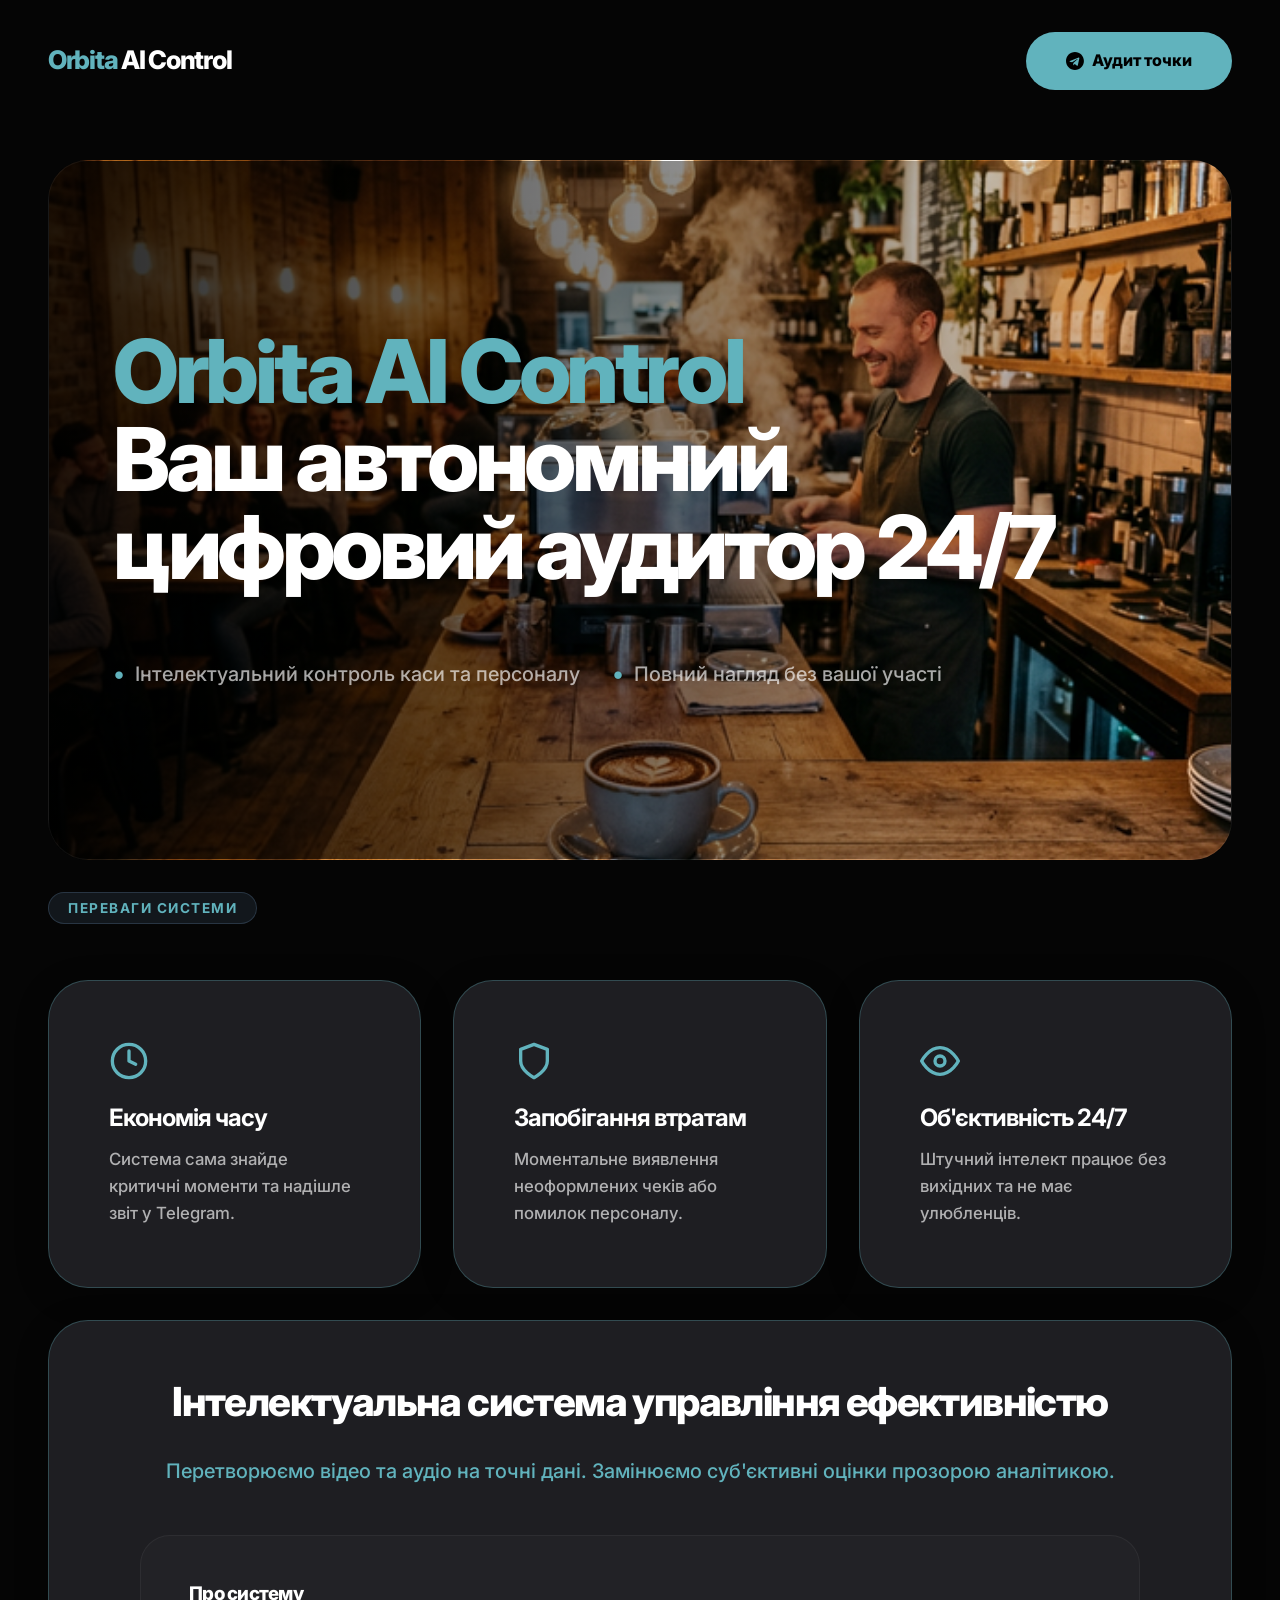
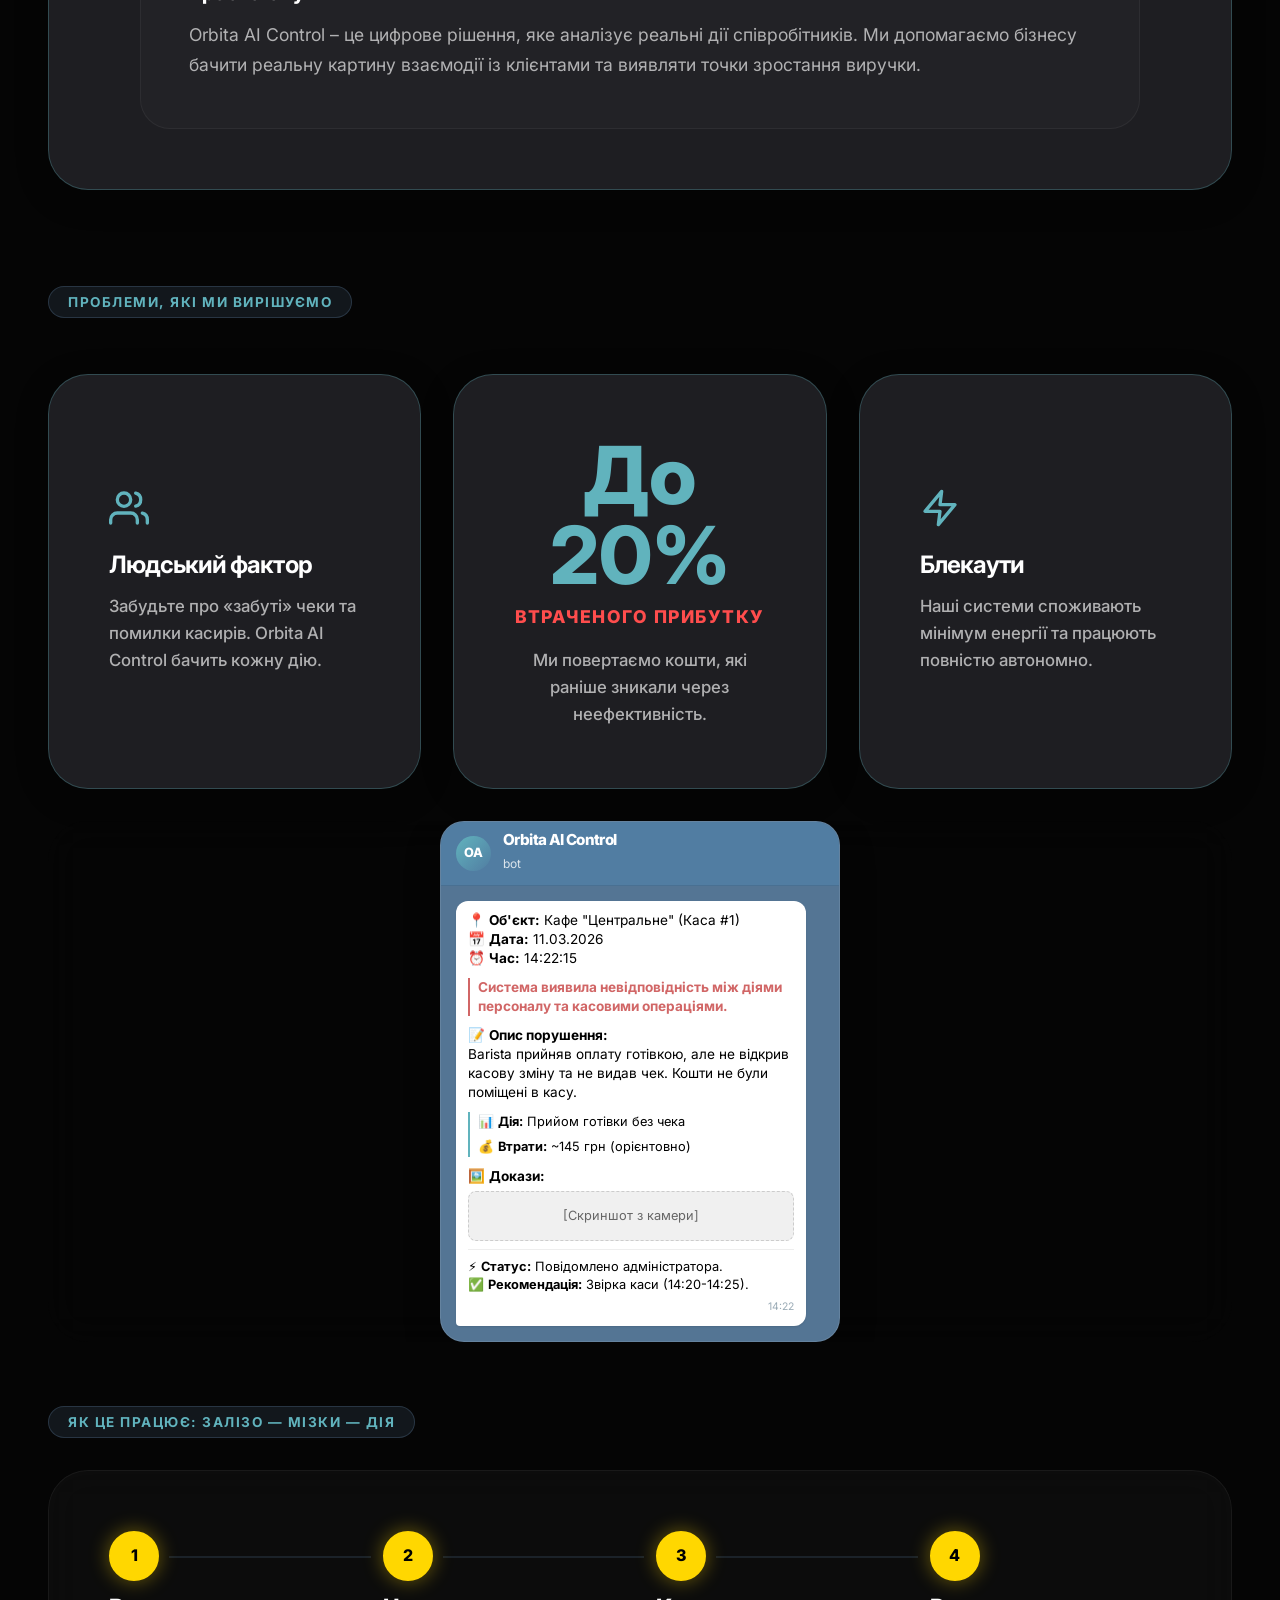
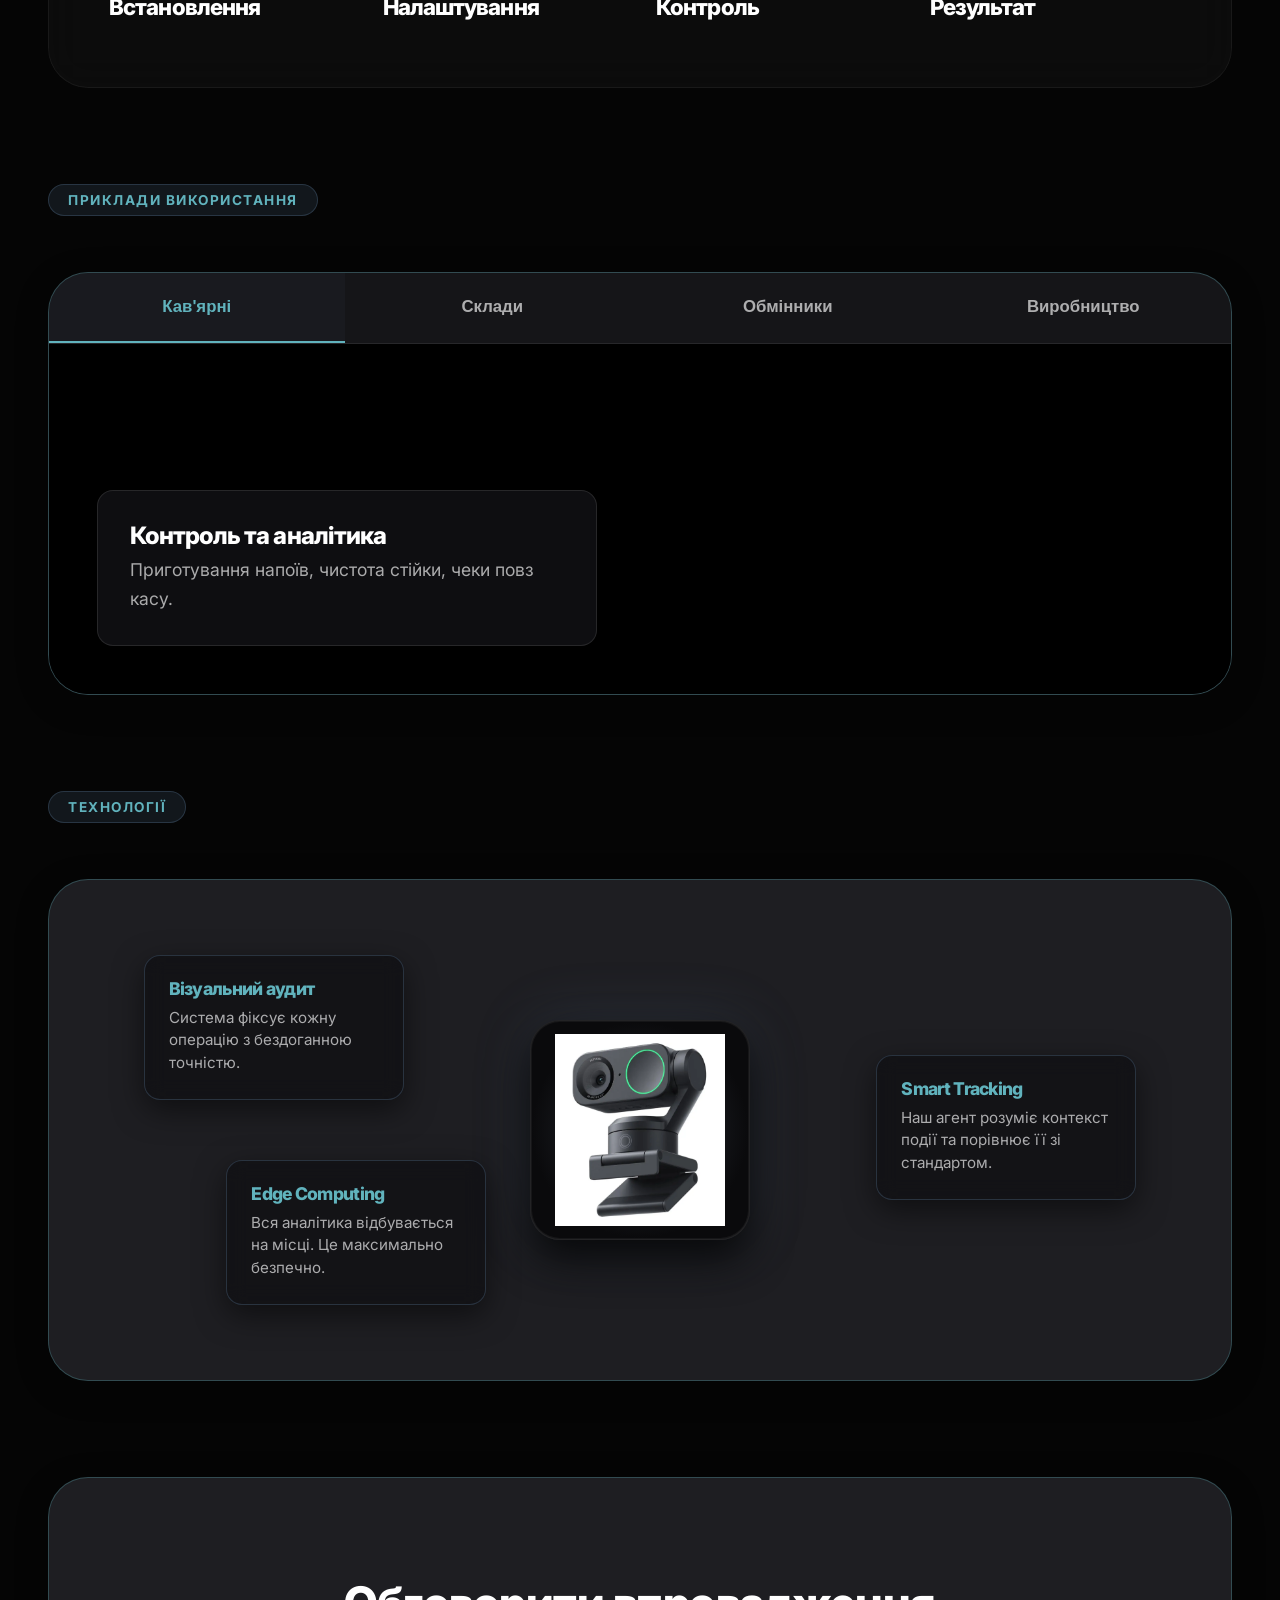
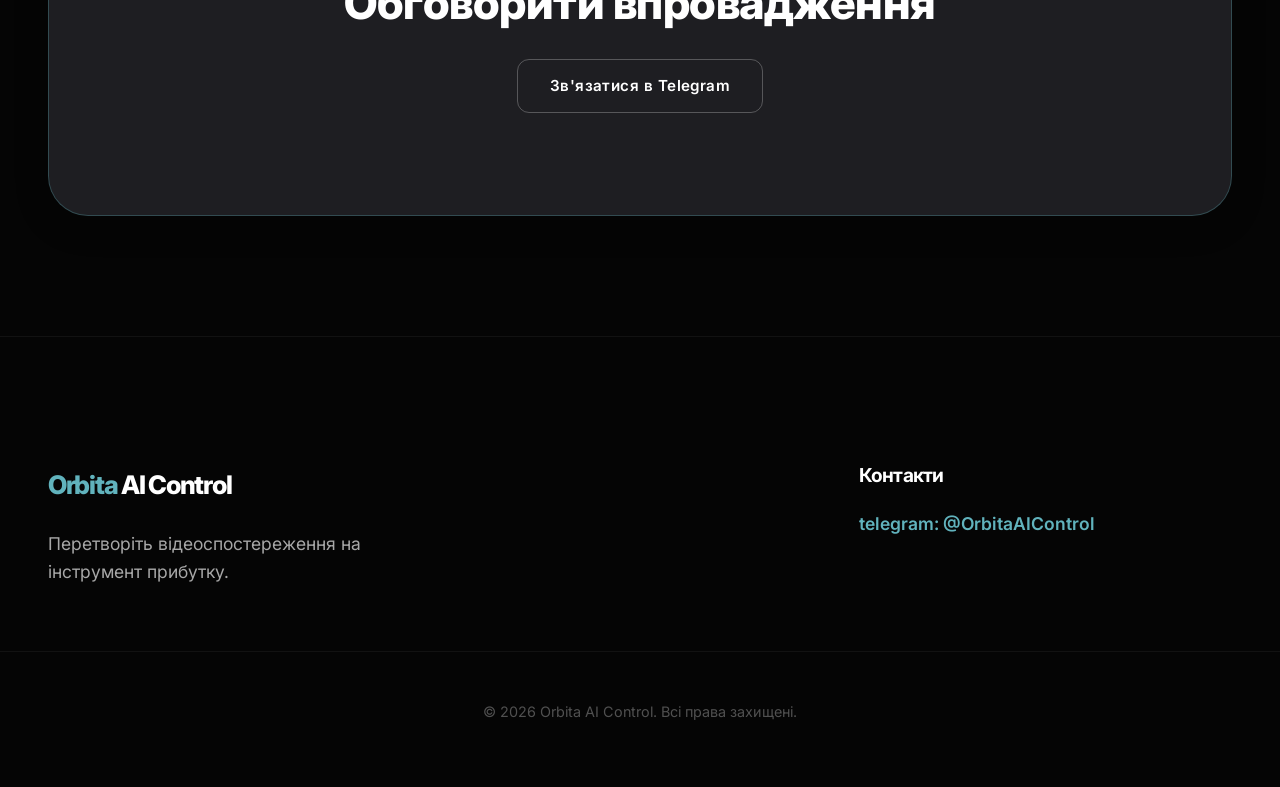
==== commit 5181276e: "Add files via upload кнопка и текст по центру" ====
--- a/index.html
+++ b/index.html
@@ -270,9 +270,9 @@
                 </div>
 
                 <!-- CTA -->
-                <div class="bento-card bento-cta bento-span-3 glass-card fade-in" id="contact" style="margin-top: 4rem; padding: 100px 40px;">
+                <div class="bento-card bento-cta bento-span-3 glass-card fade-in" id="contact" style="margin-top: 4rem; padding: clamp(3rem, 8vw, 7rem) clamp(1.5rem, 5vw, 4rem);">
                     <div class="bento-content text-center">
-                        <h2 style="font-size: 3.5rem; margin-bottom: 2.5rem;">Обговорити впровадження</h2>
+                        <h2 style="font-size: clamp(1.8rem, 5vw, 2.8rem); margin-bottom: 2rem; text-align: center;">Обговорити впровадження</h2>
                         <div style="display: flex; justify-content: center;">
                             <a href="https://t.me/OrbitaAIControl" target="_blank" class="btn btn-telegram">
                                 Зв'язатися в Telegram
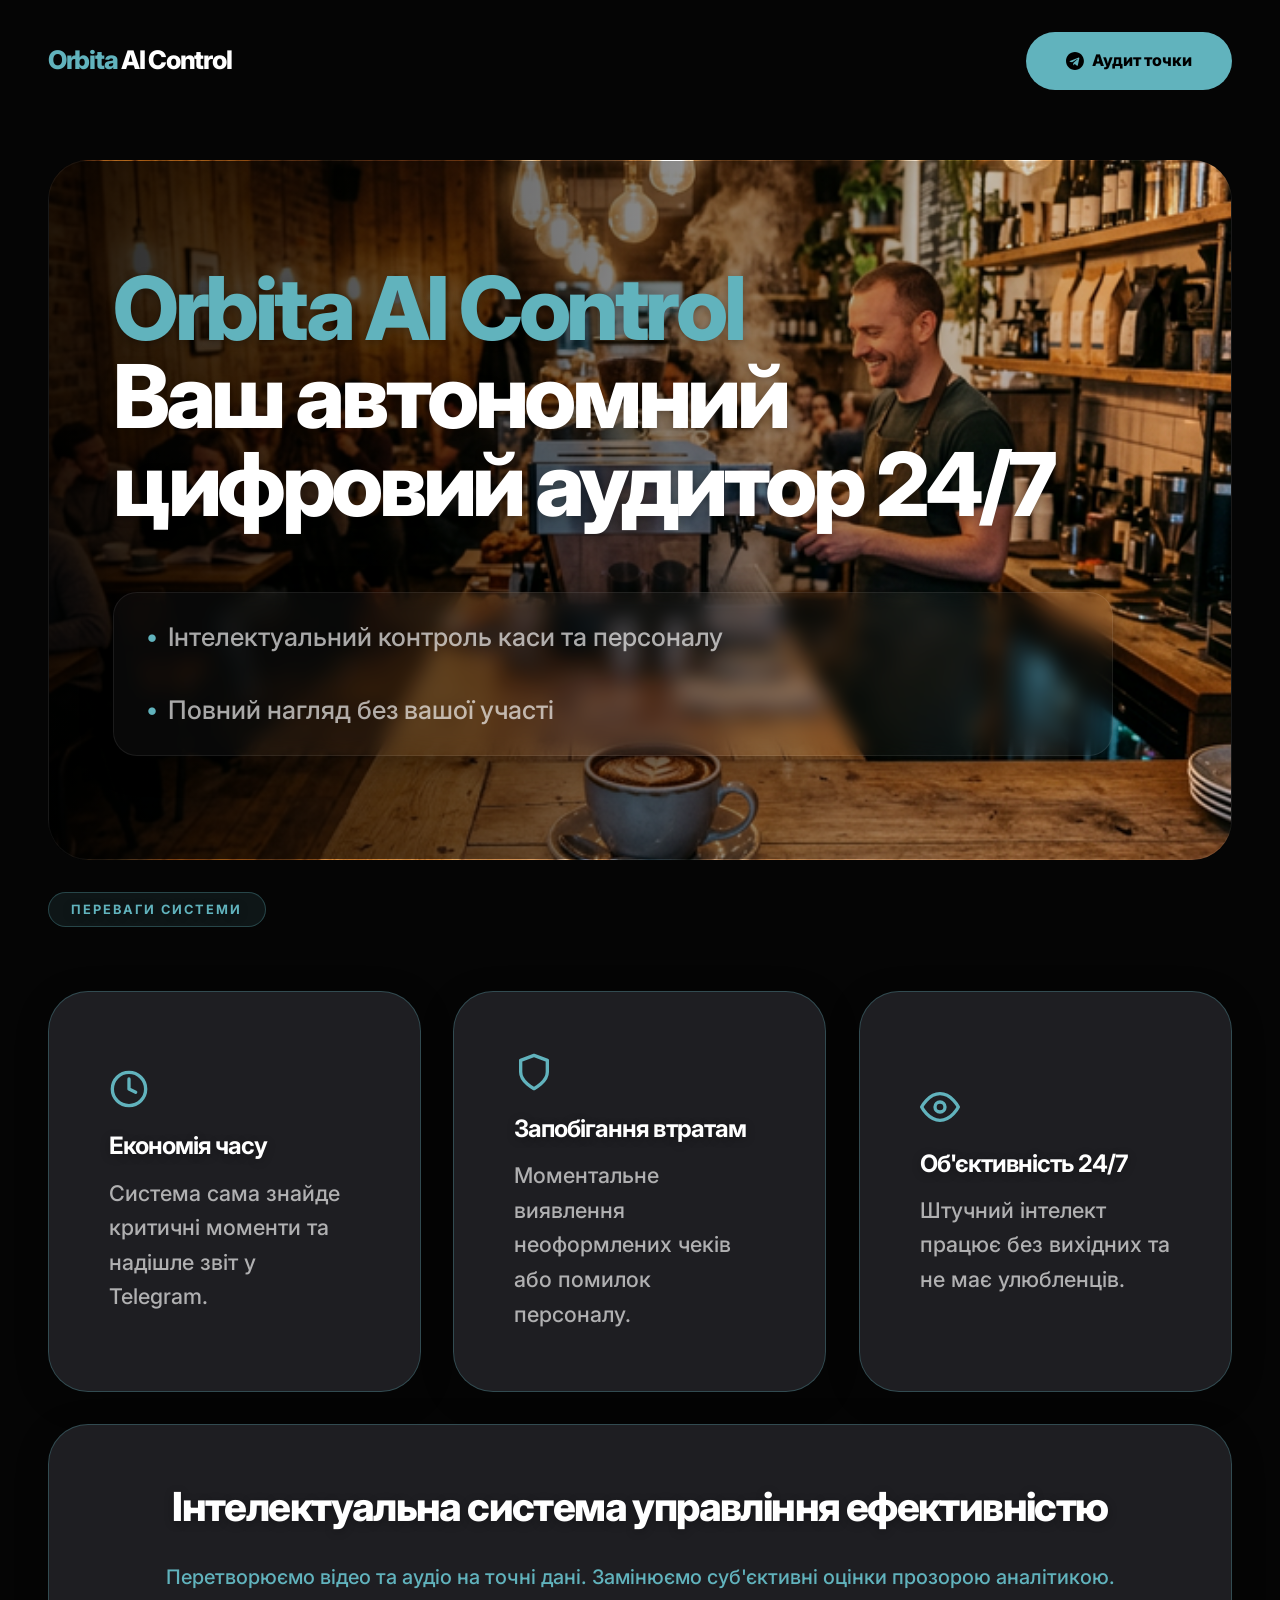
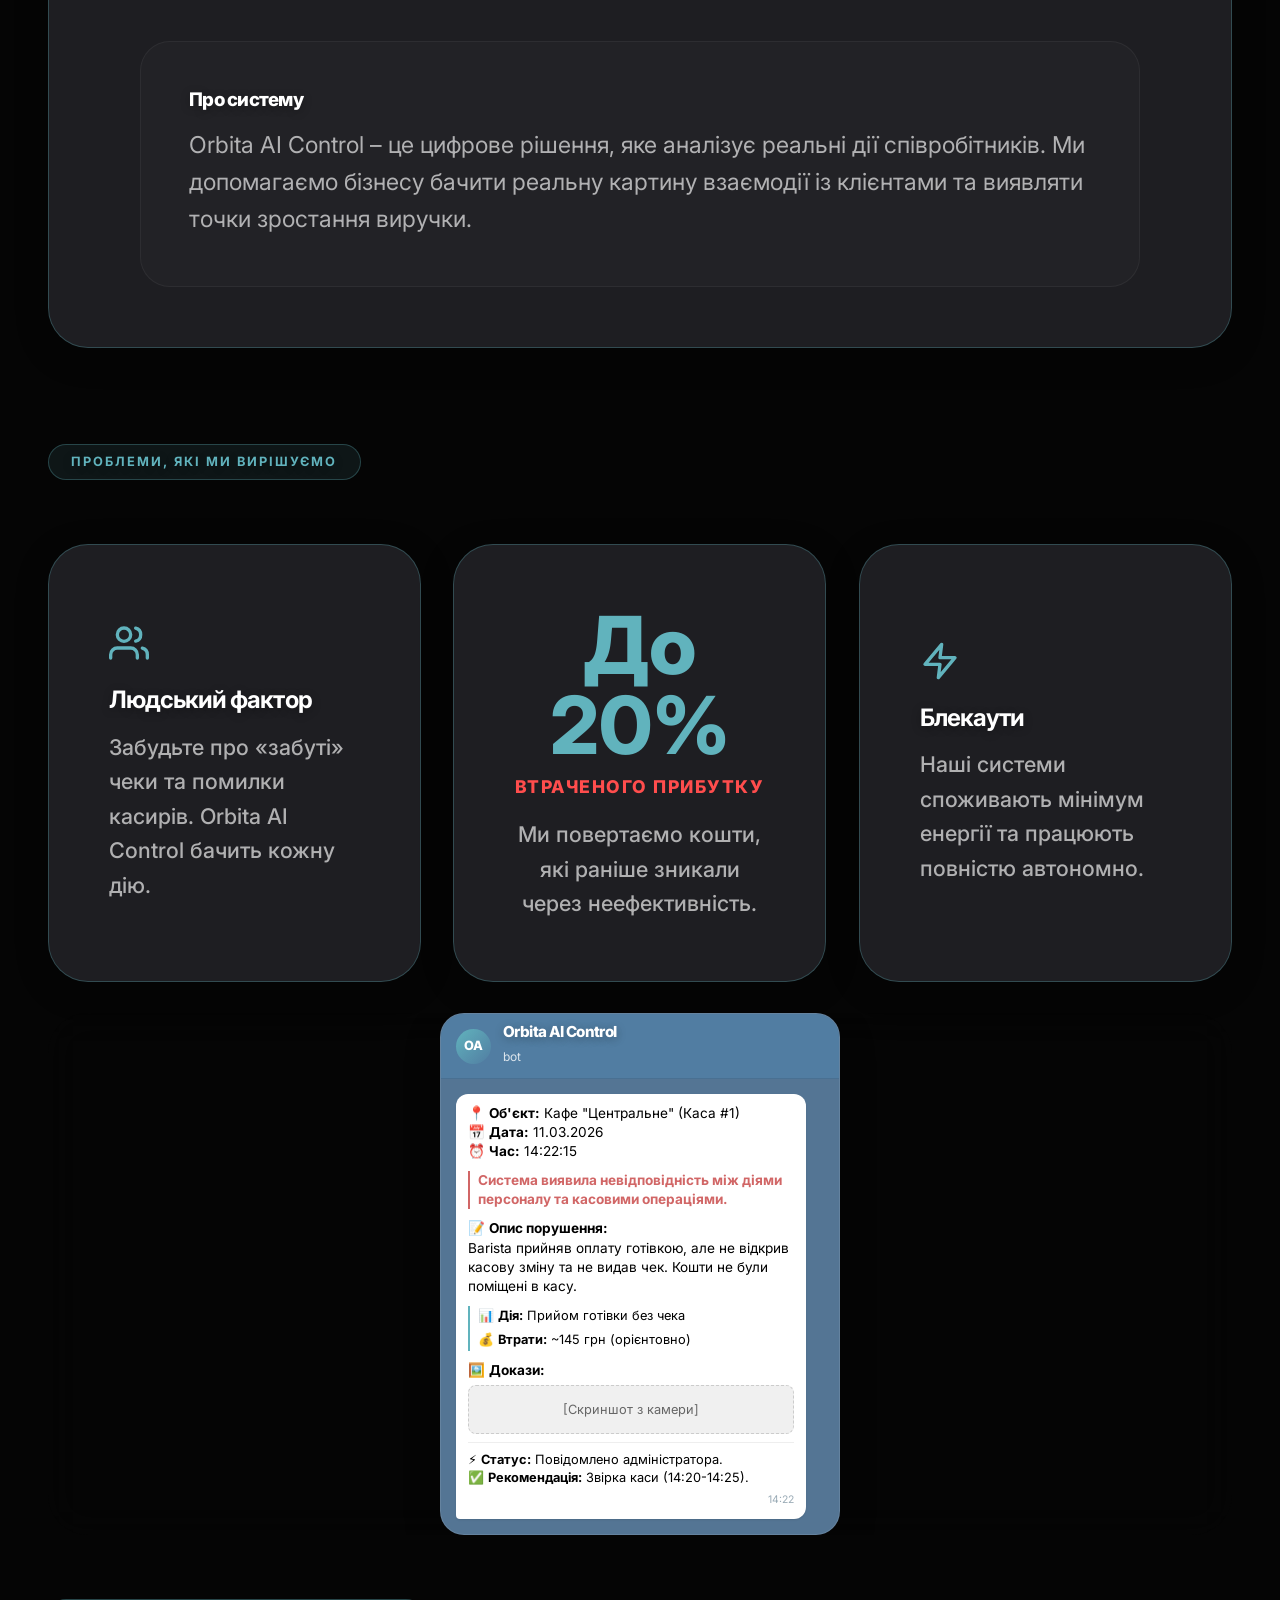
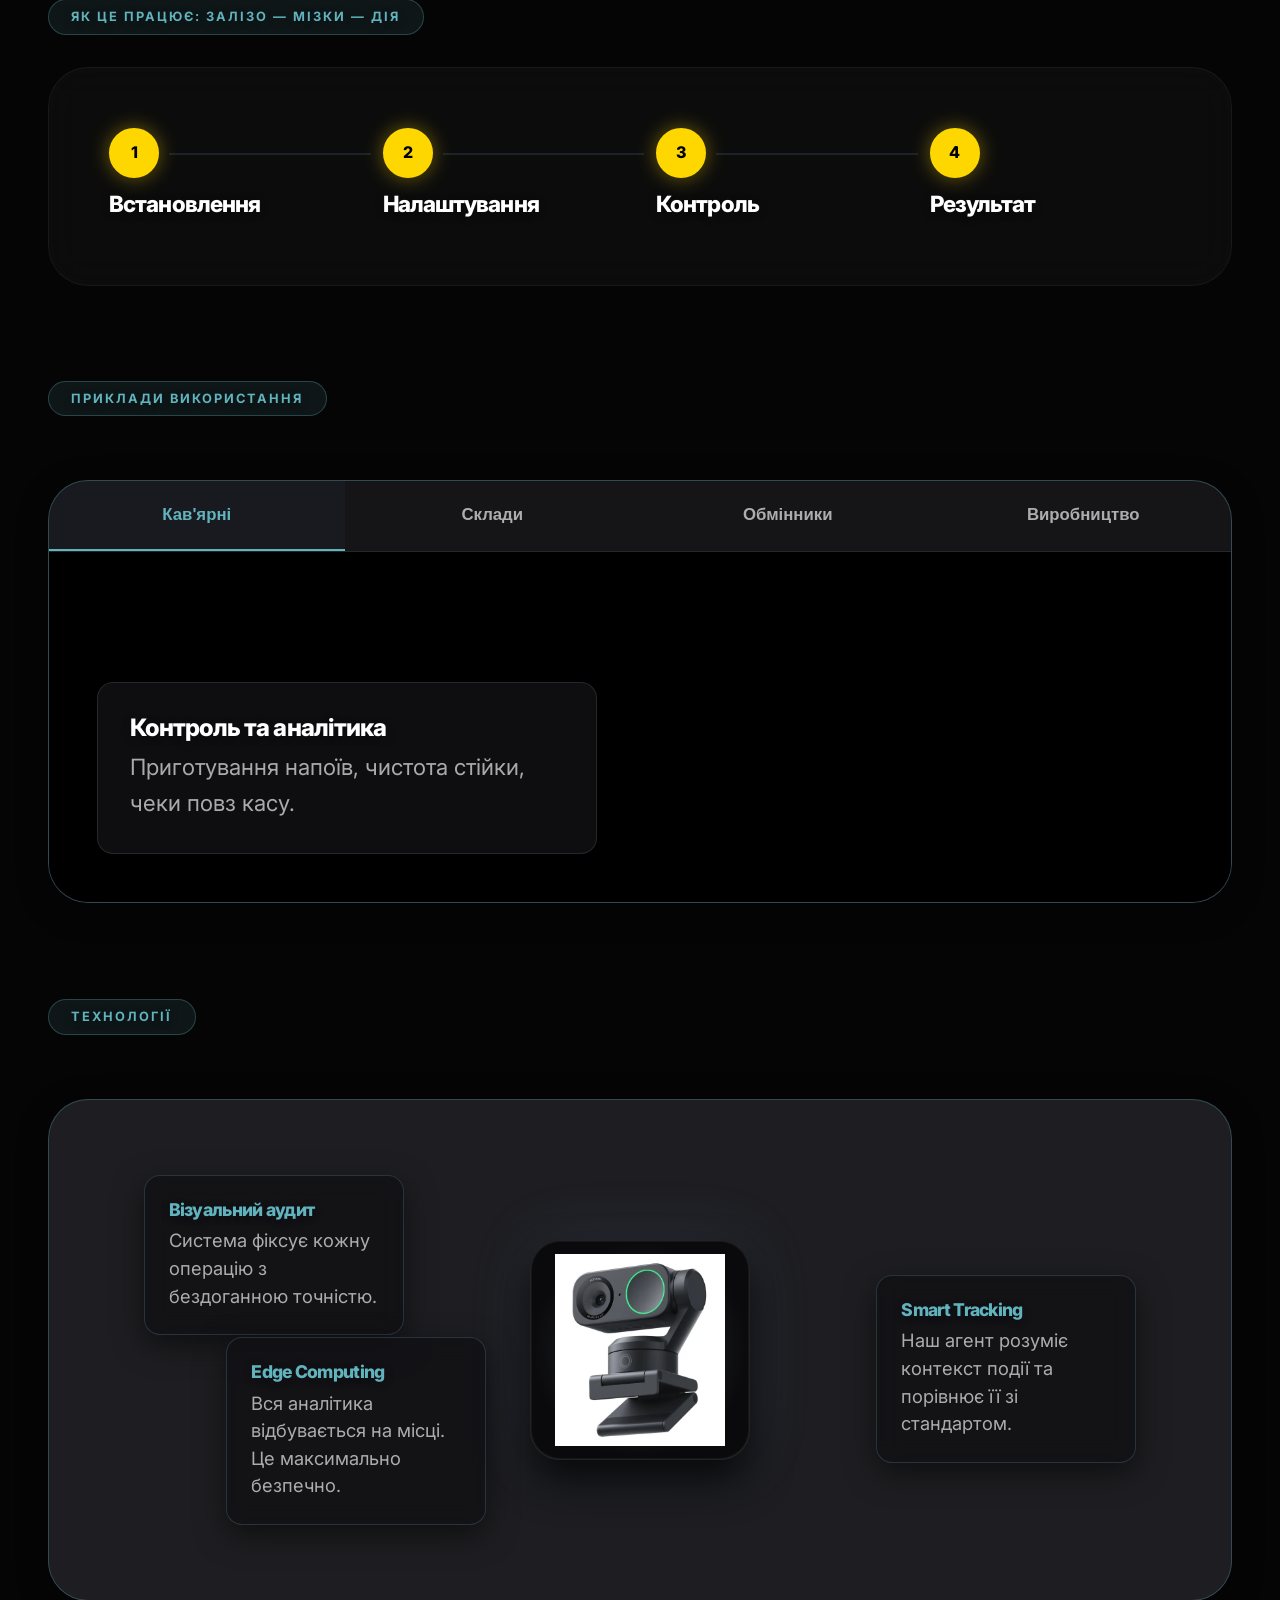
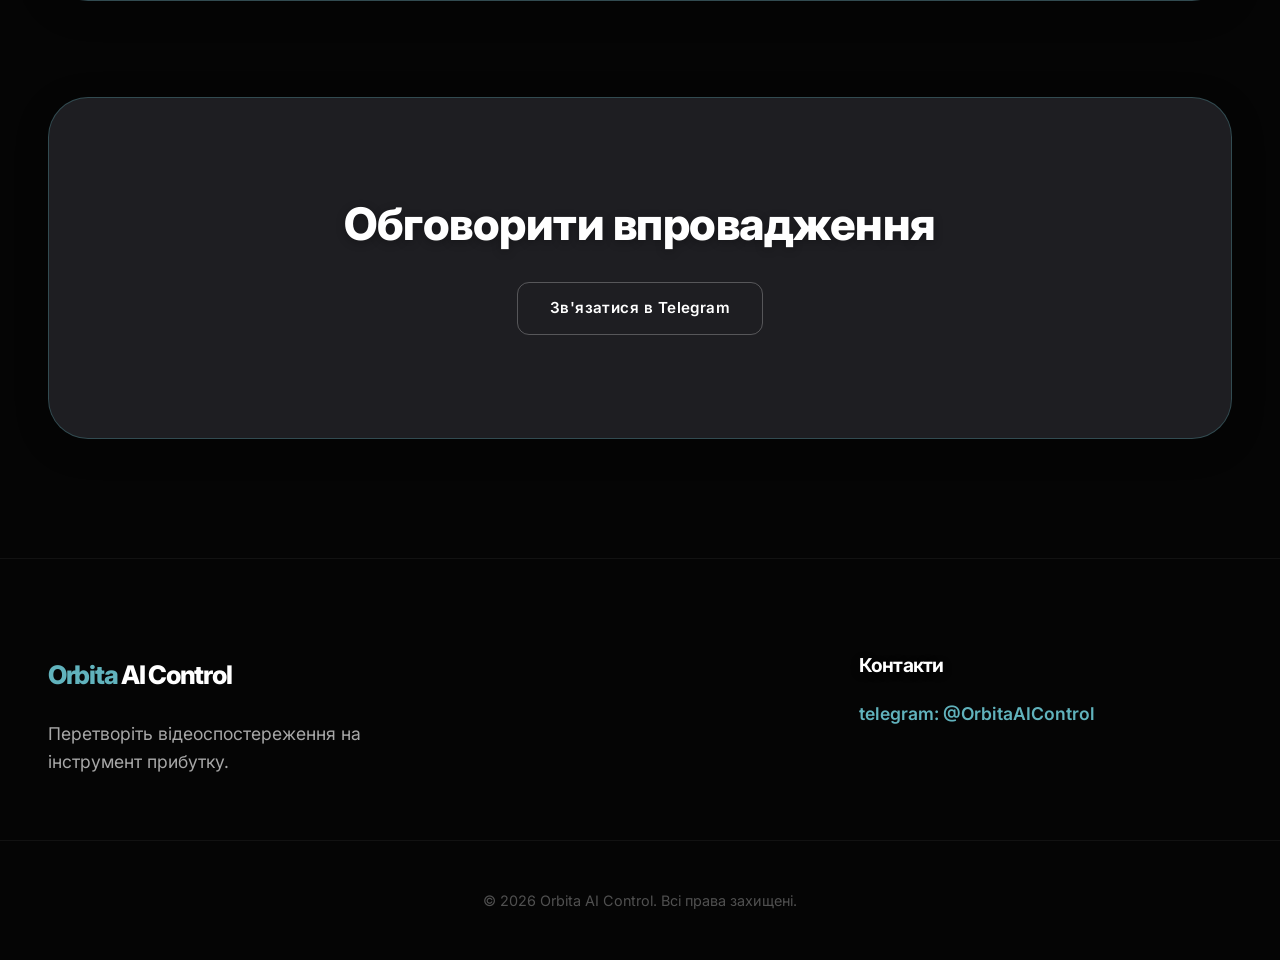
==== commit 7216e702: "Add files via upload вввввв" ====
--- a/index.html
+++ b/index.html
@@ -40,10 +40,12 @@
                 <div class="bento-card bento-span-3 hero-card-custom fade-in">
                     <div class="bento-content text-left" style="max-width: 1000px;">
                         <h1 class="hero-title"><span style="color: var(--accent-color);">Orbita AI Control</span><br>Ваш автономний цифровий аудитор 24/7</h1>
-                        <ul class="hero-features-list">
-                            <li><span>•</span> Інтелектуальний контроль каси та персоналу</li>
-                            <li><span>•</span> Повний нагляд без вашої участі</li>
-                        </ul>
+                        <div class="hero-features-container">
+                            <ul class="hero-features-list">
+                                <li><span>•</span> Інтелектуальний контроль каси та персоналу</li>
+                                <li><span>•</span> Повний нагляд без вашої участі</li>
+                            </ul>
+                        </div>
                     </div>
                 </div>
 
--- a/css/style.css
+++ b/css/style.css
@@ -42,9 +42,14 @@
 
 /* Typography */
 h1, h2, h3, h4 {
-    line-height: 1.05;
+    line-height: 1.1;
     font-weight: 800;
     letter-spacing: -0.04em;
+    text-shadow: 0 2px 10px rgba(0,0,0,0.3);
+}
+
+h1, h2 {
+    color: var(--text-primary);
 }
 
 .highlight {
@@ -171,15 +176,16 @@
     padding: 60px;
     position: relative;
     overflow: hidden;
-    transition: var(--transition);
+    transition: transform 0.5s cubic-bezier(0.16, 1, 0.3, 1), box-shadow 0.5s cubic-bezier(0.16, 1, 0.3, 1);
+    will-change: transform;
     display: flex;
     flex-direction: column;
+    contain: layout style;
 }
 
 .bento-card:hover {
-    border-color: rgba(255, 255, 255, 0.1);
-    background: var(--surface-light);
     transform: translateY(-4px);
+    box-shadow: 0 20px 50px rgba(0, 0, 0, 0.4);
 }
 
 .bento-span-1 {
@@ -230,16 +236,16 @@
 
 .badge {
     display: inline-block;
-    padding: 0.5rem 1.2rem;
-    background: rgba(93, 126, 158, 0.15);
+    padding: 0.6rem 1.4rem;
+    background: rgba(97, 179, 189, 0.1);
     color: var(--accent-color);
-    border: 1px solid rgba(93, 126, 158, 0.3);
-    border-radius: 20px;
-    font-size: 0.85rem;
+    border: 1px solid rgba(97, 179, 189, 0.3);
+    border-radius: 100px;
+    font-size: 0.8rem;
     font-weight: 700;
-    margin-bottom: 1.5rem;
+    margin-bottom: 2rem;
     text-transform: uppercase;
-    letter-spacing: 1.5px;
+    letter-spacing: 2px;
     align-self: flex-start;
 }
 
@@ -252,17 +258,29 @@
     word-wrap: break-word;
 }
 
+.hero-features-container {
+    background: rgba(255, 255, 255, 0.03);
+    backdrop-filter: blur(10px);
+    -webkit-backdrop-filter: blur(10px);
+    border: 1px solid rgba(255, 255, 255, 0.08);
+    border-radius: 24px;
+    padding: 1.5rem 2rem;
+    display: inline-block;
+    margin-top: 2rem;
+    box-shadow: 0 8px 32px 0 rgba(0, 0, 0, 0.3);
+}
+
 .hero-features-list {
     list-style: none;
     padding: 0;
-    margin-top: 2rem;
+    margin: 0;
     display: flex;
     flex-wrap: wrap;
     gap: 2rem;
 }
 
 .hero-features-list li {
-    font-size: 1.25rem;
+    font-size: clamp(1rem, 3.5vw, 1.6rem);
     font-weight: 500;
     color: var(--text-secondary);
     display: flex;
@@ -322,8 +340,8 @@
 
 .about-inner-text {
     color: var(--text-secondary);
-    font-size: 1.1rem;
-    line-height: 1.7;
+    font-size: clamp(1rem, 3vw, 1.45rem);
+    line-height: 1.6;
 }
 
 /* Bento Image Card */
@@ -363,7 +381,7 @@
 
 .card-text {
     color: var(--text-secondary);
-    font-size: 1.05rem;
+    font-size: clamp(1rem, 2.8vw, 1.35rem);
     font-weight: 500;
 }
 
@@ -564,7 +582,7 @@
 }
 
 .icon-turquoise {
-    color: #61b3bd !important;
+    color: var(--accent-color) !important;
 }
 
 .btn-primary {
@@ -643,16 +661,20 @@
     border-radius: 12px;
 }
 
-/* Animations (Scroll) */
+/* Animations (Scroll) — GPU only: opacity + transform */
 .fade-in {
     opacity: 0;
     transform: translateY(40px);
     transition: opacity 1s cubic-bezier(0.16, 1, 0.3, 1), transform 1s cubic-bezier(0.16, 1, 0.3, 1);
+    will-change: transform, opacity;
+    backface-visibility: hidden;
+    -webkit-backface-visibility: hidden;
 }
 
 .fade-in.visible {
     opacity: 1;
     transform: translateY(0);
+    will-change: auto; /* Release after animation */
 }
 
 .delay-1 {
@@ -666,7 +688,7 @@
 /* Footer */
 .footer {
     background: var(--bg-color);
-    padding: 8rem 0 4rem;
+    padding: 6rem 0 3rem;
     border-top: 1px solid rgba(255, 255, 255, 0.05);
 }
 
@@ -703,6 +725,23 @@
     border-top: 1px solid rgba(255, 255, 255, 0.05);
     color: rgba(255, 255, 255, 0.3);
     font-size: 0.9rem;
+}
+
+@media (max-width: 768px) {
+    .footer {
+        padding: 4rem 0 2rem;
+    }
+
+    .footer-container {
+        grid-template-columns: 1fr;
+        gap: 2.5rem;
+        text-align: center;
+    }
+
+    .footer-brand p {
+        max-width: 100%;
+        margin: 1rem auto 0;
+    }
 }
 
 /* --- NEW COMPONENTS CSS --- */
@@ -834,27 +873,82 @@
 
 .step p {
     color: var(--text-secondary);
-    font-size: 0.95rem;
+    font-size: clamp(0.85rem, 2.5vw, 1.2rem);
 }
 
 @media (max-width: 900px) {
     .process-steps {
-        grid-template-columns: 1fr 1fr;
-        gap: 3rem 2rem;
-    }
-
-    .step:nth-child(2)::before {
-        display: none;
+        grid-template-columns: repeat(4, 1fr);
+        gap: 1.5rem;
+    }
+
+    .step {
+        padding-top: 3.5rem;
+        text-align: center;
+    }
+
+    .step::before {
+        left: 50%;
+        width: 100%;
+        top: 25px;
+    }
+
+    .step-num {
+        left: 50%;
+        transform: translateX(-50%);
     }
 }
 
 @media (max-width: 600px) {
     .process-steps {
-        grid-template-columns: 1fr;
+        grid-template-columns: repeat(4, 1fr);
+        gap: 0.5rem;
+    }
+
+    .step {
+        padding-top: 2.8rem;
     }
 
     .step::before {
-        display: none;
+        top: 15px;
+    }
+
+    .step-num {
+        width: 32px;
+        height: 32px;
+        font-size: 0.85rem;
+    }
+
+    .step h4 {
+        font-size: 0.7rem;
+        line-height: 1.1;
+    }
+}
+
+@media (max-width: 400px) {
+    .process-steps {
+        gap: 0.2rem;
+    }
+
+    .step {
+        padding-top: 2.2rem;
+    }
+
+    .step-num {
+        width: 26px;
+        height: 26px;
+        font-size: 0.75rem;
+    }
+
+    .step h4 {
+        font-size: 0.6rem;
+        word-break: break-word;
+        hyphens: auto;
+        padding: 0 2px;
+    }
+
+    .step::before {
+        top: 13px;
     }
 }
 
@@ -993,7 +1087,7 @@
 }
 
 .tab-text p {
-    font-size: 1.1rem;
+    font-size: clamp(1rem, 3vw, 1.4rem);
     color: var(--text-secondary);
 }
 
@@ -1055,7 +1149,7 @@
 }
 
 .tech-callout p {
-    font-size: 0.95rem;
+    font-size: clamp(0.85rem, 2.5vw, 1.15rem);
     color: var(--text-secondary);
     line-height: 1.5;
 }
@@ -1149,9 +1243,15 @@
         background-image: linear-gradient(to top, rgba(0,0,0,0.9) 0%, rgba(0,0,0,0.6) 100%), url('../images/cafe-hero-bg.jpg');
     }
 
+    .hero-features-container {
+        padding: 1.25rem 1.5rem;
+        margin-top: 1.5rem;
+        width: 100%;
+        display: block;
+    }
+
     .hero-features-list {
-        gap: 1rem;
-        margin-top: 1.5rem;
+        gap: 1.2rem;
     }
 
     .hero-features-list li {
@@ -1277,14 +1377,6 @@
         flex-direction: column;
     }
 
-    .process-steps {
-        grid-template-columns: 1fr;
-    }
-
-    .step::before {
-        display: none;
-    }
-
     .form-input {
         max-width: 100%;
     }
